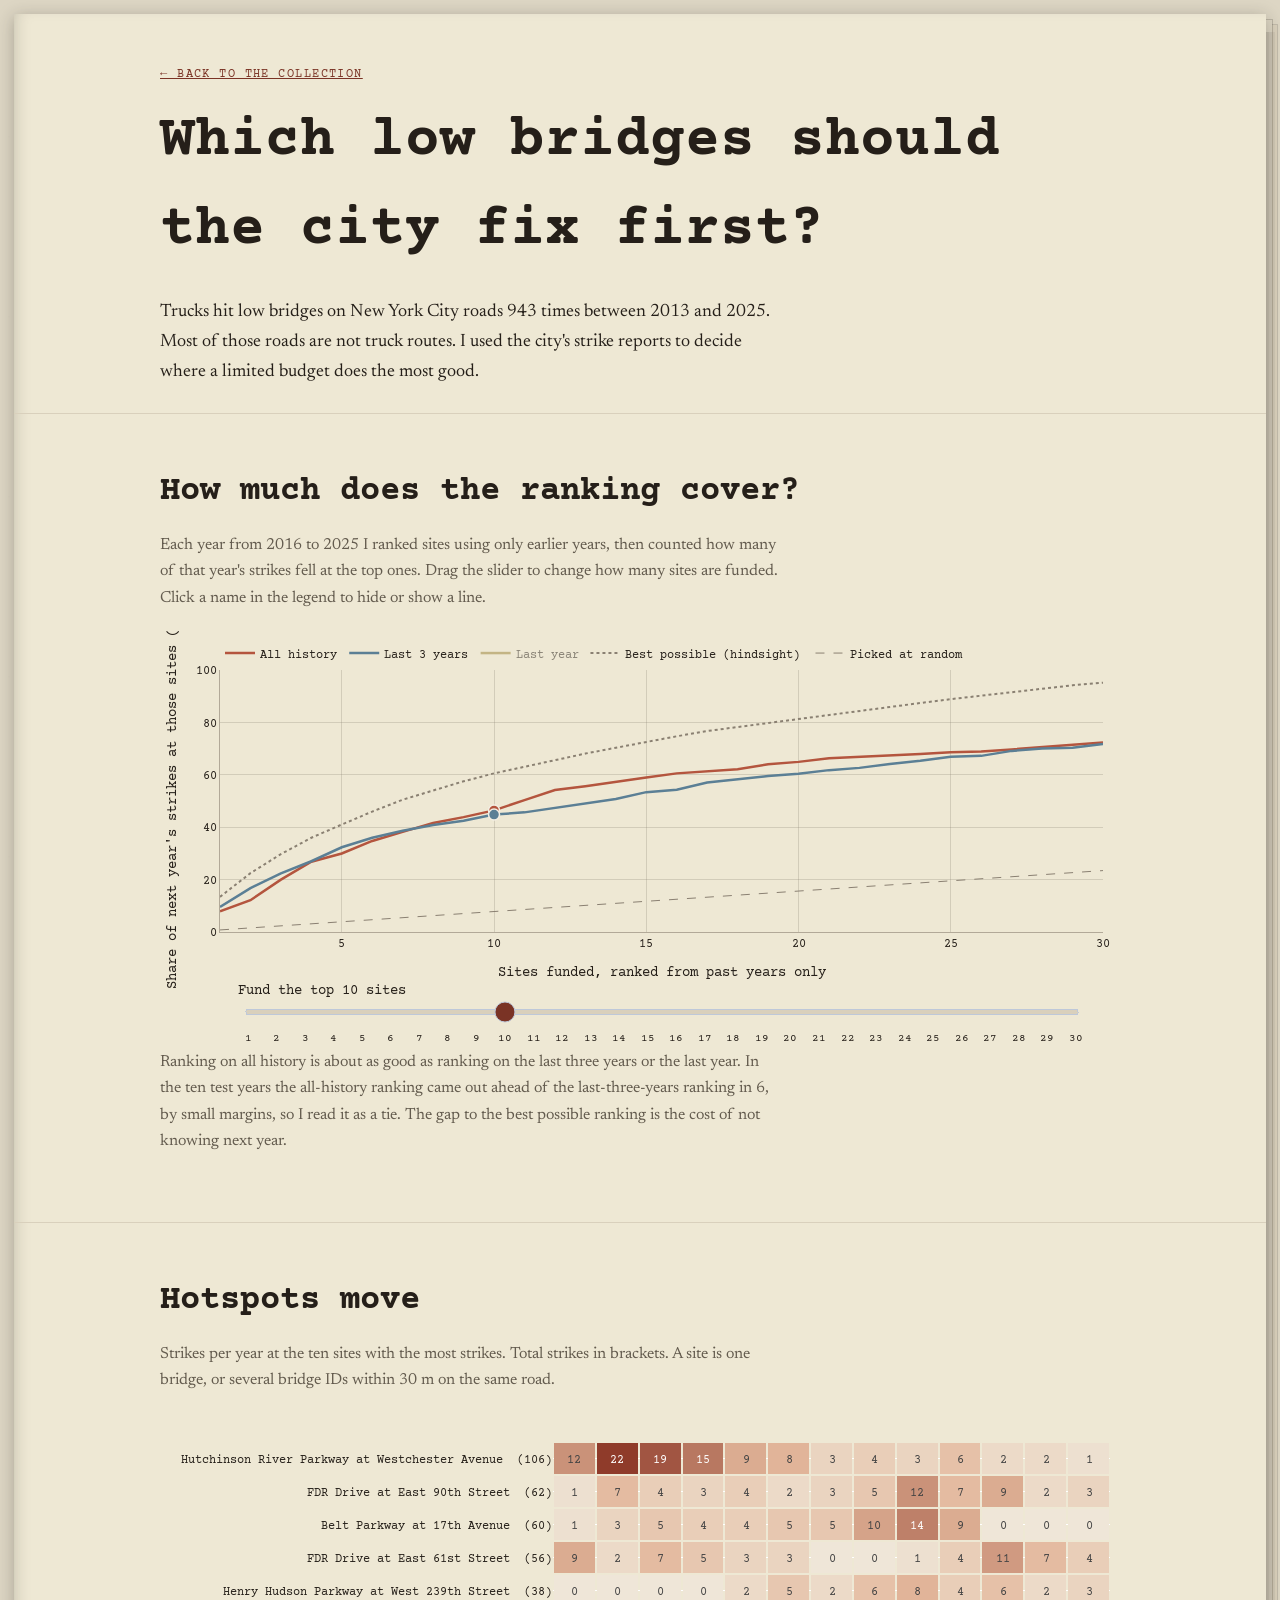
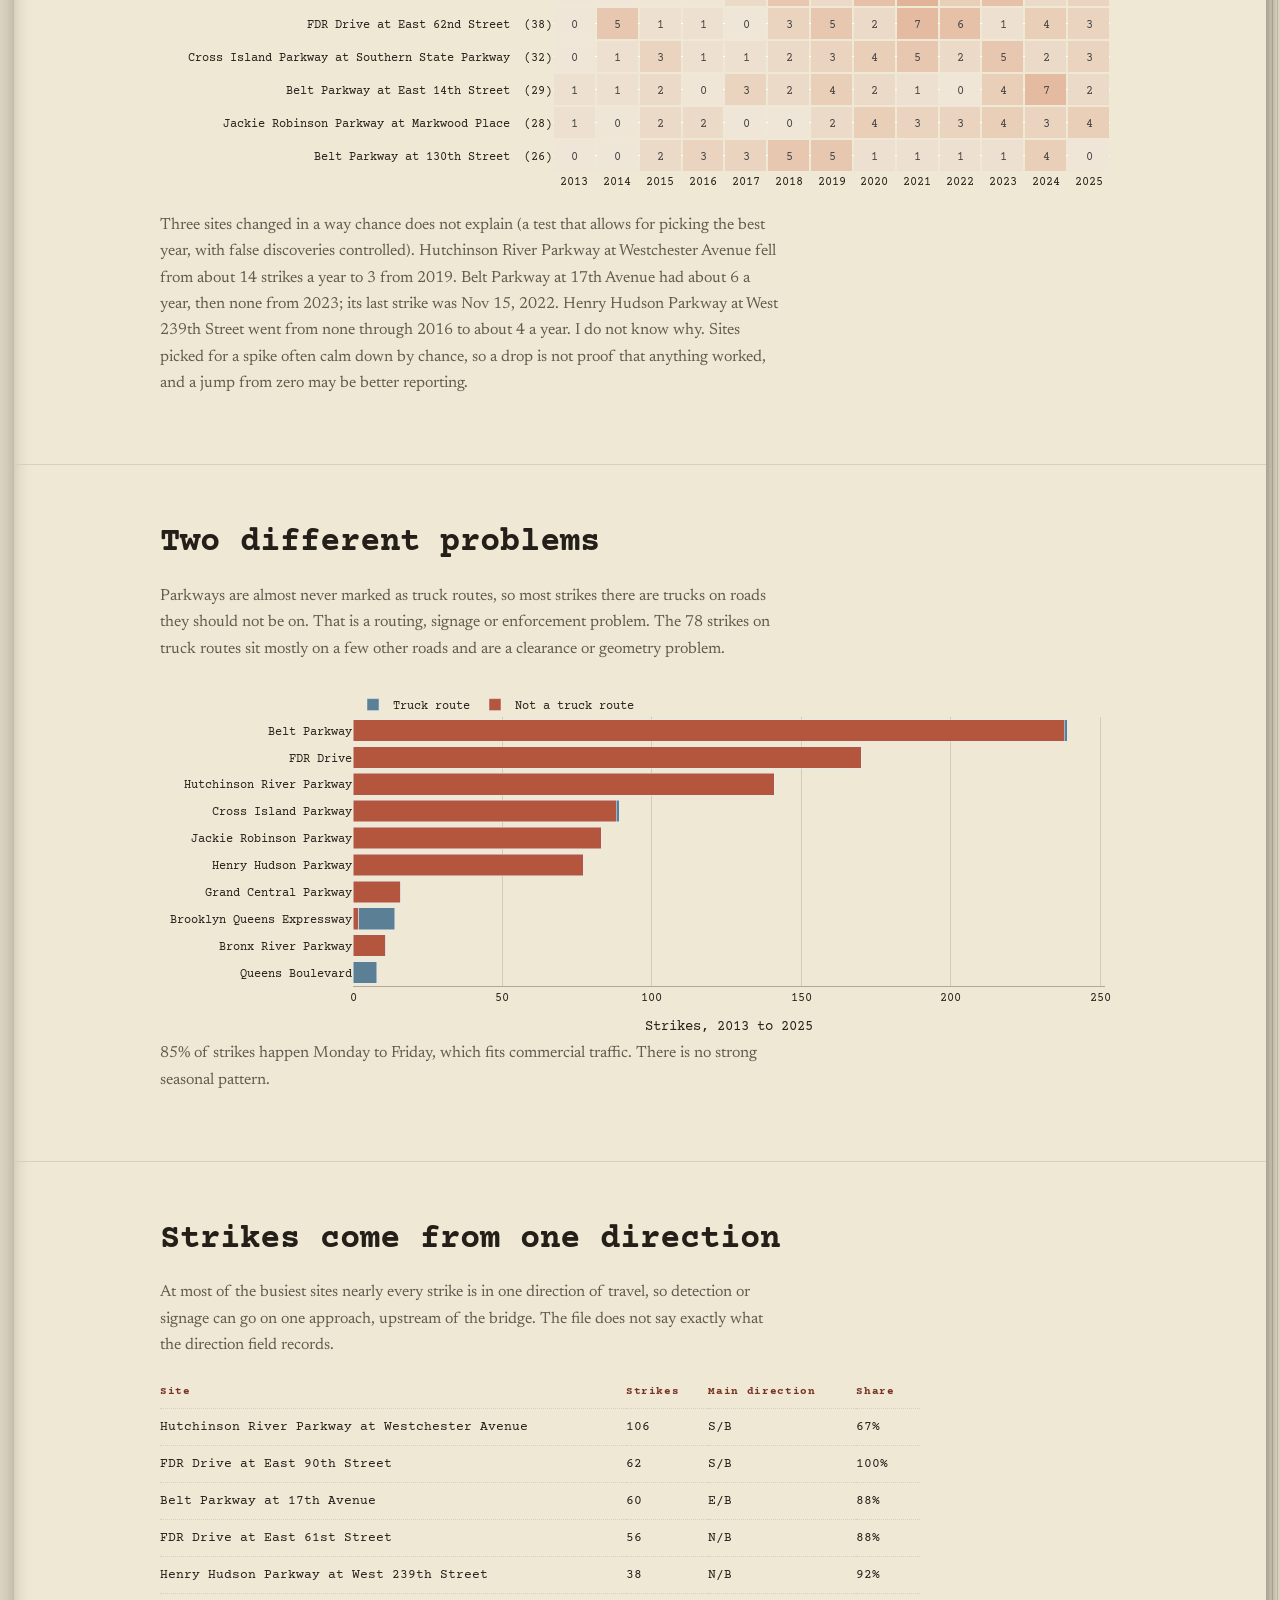
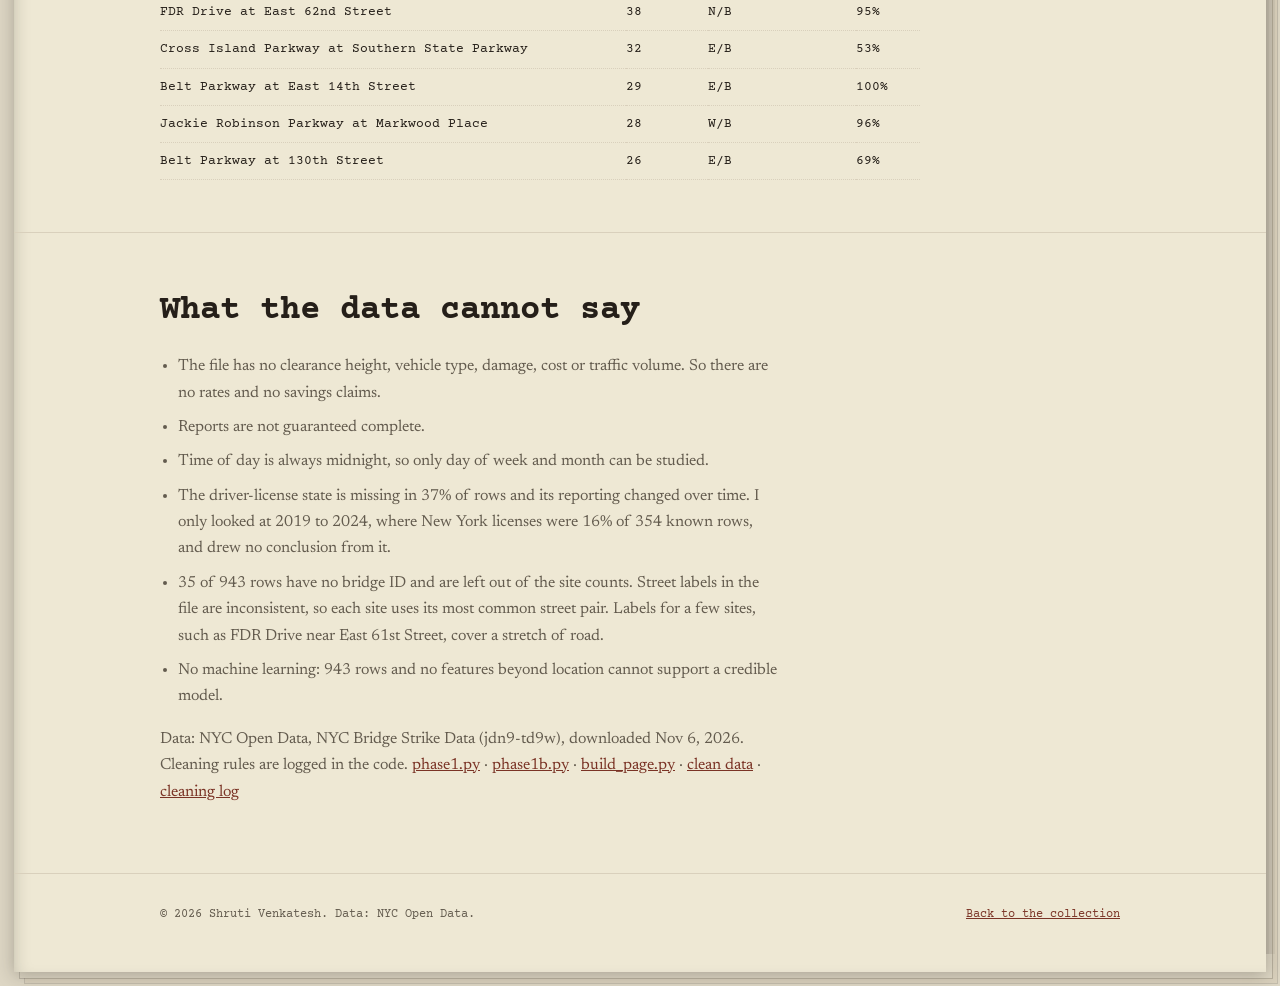
==== assets/bridge-strikes/index.html @ 7e75dc57 "Add files via upload" ====
<!DOCTYPE html>
<html lang="en"><head><meta charset="UTF-8">
<script>(function(){try{var t=localStorage.getItem('theme');if(!t)t=(window.matchMedia&&window.matchMedia('(prefers-color-scheme: dark)').matches)?'dark':'light';document.documentElement.setAttribute('data-theme',t);}catch(e){}})();</script>
<meta name="viewport" content="width=device-width, initial-scale=1.0, viewport-fit=cover">
<title>Bridge Strikes, live analysis — Shruti Venkatesh</title>
<meta name="description" content="Which low NYC bridges should be fixed first? Live Python analysis of 943 truck strikes, with a backtested ranking.">
<link rel="icon" type="image/svg+xml" href="../../favicon.svg">
<link rel="preconnect" href="https://fonts.googleapis.com"><link rel="preconnect" href="https://fonts.gstatic.com" crossorigin>
<link href="https://fonts.googleapis.com/css2?family=Courier+Prime:ital,wght@0,400;0,700;1,400&family=Newsreader:ital,wght@0,400;0,500;1,400&family=Caveat:wght@500;600&display=swap" rel="stylesheet">
<link rel="stylesheet" href="../../styles.css?v=20261112">
<style>
.lede{font-size:18px;color:var(--ink)} .brief{display:grid;grid-template-columns:max-content 1fr;gap:10px 22px;max-width:760px;margin:22px 0 14px;padding:16px 0;border-top:1px solid var(--line);border-bottom:1px solid var(--line)}
.brief dt{font-family:var(--font-mono);font-size:12px;letter-spacing:.06em;color:var(--accent-ink);font-weight:700;padding-top:3px}.brief dd{margin:0;font-family:'Newsreader',Georgia,serif;font-size:16.5px;line-height:1.55;color:var(--ink)}
@media(max-width:560px){.brief{grid-template-columns:1fr;gap:2px}.brief dd{margin-bottom:10px}}
.js-plotly-plot{margin:18px 0 6px}.limits{padding-left:18px;color:var(--ink-soft)}.limits li{margin-bottom:8px}
.tbl-wrap{overflow-x:auto;margin-top:14px}.tbl{border-collapse:collapse;width:100%;max-width:760px;font-family:var(--font-mono);font-size:13px}
.tbl th,.tbl td{text-align:left;padding:8px 14px 8px 0;border-bottom:1px dotted var(--line);color:var(--ink)}.tbl th{font-size:11px;letter-spacing:.06em;color:var(--accent-ink)}
.plotly .xtick text,.plotly .ytick text,.plotly .gtitle,.plotly .g-xtitle text,.plotly .g-ytitle text,.plotly .legendtext,.plotly .slider-container text{fill:var(--ink)!important}
.plotly .slider-rail-rect{fill:var(--line)!important}.plotly .slider-grip-rect{fill:var(--accent-ink)!important}
</style>
<script src="plotly.min.js"></script>
</head>
<body class="wash-projects"><div class="album"><div class="page-content"><main>
<section style="padding-bottom:8px;"><div class="wrap">
<p class="eyebrow"><a href="../../projects.html">← Back to the collection</a></p>
<h1 style="font-size:clamp(2.2rem,5vw,3.6rem);">Which low bridges should the city fix first?</h1>
<p class="max-w lede">Trucks hit low bridges on New York City roads 943 times between 2013 and 2025. Most of those roads are not truck routes.
I used the city's strike reports to decide where a limited budget does the most good.</p>
</div></section>

<section><div class="wrap">
<h2 class="mt-0">How much does the ranking cover?</h2>
<p class="max-w">Each year from 2016 to 2025 I ranked sites using only earlier years, then counted how many of that year's strikes fell at the top ones.
Drag the slider to change how many sites are funded. Click a name in the legend to hide or show a line.</p>
<div style="height:420px; width:100%;">                            <div id="f33b6b24-d50e-4880-918c-c4eb0bf49bcd" class="plotly-graph-div" style="height:100%; width:100%;"></div>            <script>                window.PLOTLYENV=window.PLOTLYENV || {};                                if (document.getElementById("f33b6b24-d50e-4880-918c-c4eb0bf49bcd")) {                    Plotly.newPlot(                        "f33b6b24-d50e-4880-918c-c4eb0bf49bcd",                        [{"hovertemplate":"top %{x}: %{y:.0f}%\u003cextra\u003eAll history\u003c\u002fextra\u003e","legendgroup":"all","line":{"color":"#B4553E","width":2.5},"mode":"lines","name":"All history","visible":true,"x":[1,2,3,4,5,6,7,8,9,10,11,12,13,14,15,16,17,18,19,20,21,22,23,24,25,26,27,28,29,30],"y":[7.929166170394511,12.128304256625647,19.979501151812247,26.843916455952115,29.980843750473955,34.746360493722065,38.19747818284052,41.63599860508437,43.83840320666127,46.40927944835448,50.34883510490573,54.19228670407731,55.66845918495484,57.41350928316782,58.99121397652488,60.545627350550205,61.28290225220866,62.109964331428834,64.0375948255644,64.93033984295558,66.30183550038772,66.76769880710516,67.37205220019095,67.97876191004988,68.56051367768214,68.92707887301447,69.69130056681362,70.51327373178543,71.52328806615766,72.36915524978575],"type":"scatter"},{"hovertemplate":"top %{x}: %{y:.0f}%\u003cextra\u003eLast 3 years\u003c\u002fextra\u003e","legendgroup":"l3","line":{"color":"#5B7F95","width":2.5},"mode":"lines","name":"Last 3 years","visible":true,"x":[1,2,3,4,5,6,7,8,9,10,11,12,13,14,15,16,17,18,19,20,21,22,23,24,25,26,27,28,29,30],"y":[9.565289306517649,16.729286146091177,22.37003587781587,26.998346292090247,32.34546109505866,35.94374938950845,38.62048001550743,40.82757985251842,42.44195330016963,44.82694897592337,45.660798655892194,47.40429023195385,48.97762335224517,50.77442376469794,53.38295320332039,54.32159383093476,57.0774271868241,58.37753769303865,59.54689941681841,60.36757970085452,61.78383409296788,62.6402102076886,64.15462336904032,65.35824055867295,66.90704743529817,67.22962808045946,69.12665611916108,70.02908095640109,70.35125244295614,71.76665830462863],"type":"scatter"},{"hovertemplate":"top %{x}: %{y:.0f}%\u003cextra\u003eLast year\u003c\u002fextra\u003e","legendgroup":"l1","line":{"color":"#9A8236","width":2.5},"mode":"lines","name":"Last year","visible":"legendonly","x":[1,2,3,4,5,6,7,8,9,10,11,12,13,14,15,16,17,18,19,20,21,22,23,24,25,26,27,28,29,30],"y":[11.193658727640052,17.405083525218213,22.278148389499368,26.02691672114874,29.744660515070315,35.22212098917347,39.86418197078424,41.929228607007964,44.9781595462362,46.76396869439643,47.88503377881735,48.84032584015746,49.896461425704814,50.86588960101535,52.985213000180245,54.3871011937753,56.311456269478136,57.710071669510945,58.723785642435836,59.494345838725906,60.2436842891251,61.2409771547611,62.445659957721155,63.41055231554681,64.31048596763857,65.98688249739239,66.3019378124477,66.8907088399844,67.93206684364657,68.88504808246138],"type":"scatter"},{"hovertemplate":"top %{x}: %{y:.0f}%\u003cextra\u003ebest possible\u003c\u002fextra\u003e","legendgroup":"o","line":{"color":"#8A8072","dash":"dot"},"mode":"lines","name":"Best possible (hindsight)","x":[1,2,3,4,5,6,7,8,9,10,11,12,13,14,15,16,17,18,19,20,21,22,23,24,25,26,27,28,29,30],"y":[13.415626302548803,22.45755185070398,29.738254727086876,35.97390269297055,41.01585576824349,45.96521625092384,50.486429979783544,54.07826941382464,57.529263777443205,60.547117207920856,63.12410725876945,65.70109730961802,68.09626917864841,70.32750662144932,72.5587440642502,74.6973889144585,76.69518869424427,78.2648417202094,79.83449474617453,81.40414777213965,82.97380079810478,84.45086123147732,85.92792166484983,87.40498209822238,88.88204253159489,90.2003728062373,91.51870308087965,92.83703335552204,94.15536363016442,95.14846915599664],"type":"scatter"},{"hovertemplate":"top %{x}: %{y:.0f}%\u003cextra\u003erandom\u003c\u002fextra\u003e","legendgroup":"r","line":{"color":"#8A8072","dash":"dash","width":1},"mode":"lines","name":"Picked at random","x":[1,2,3,4,5,6,7,8,9,10,11,12,13,14,15,16,17,18,19,20,21,22,23,24,25,26,27,28,29,30],"y":[0.78125,1.5625,2.34375,3.125,3.90625,4.6875,5.46875,6.25,7.03125,7.8125,8.59375,9.375,10.15625,10.9375,11.71875,12.5,13.28125,14.0625,14.84375,15.625,16.40625,17.1875,17.96875,18.75,19.53125,20.3125,21.09375,21.875,22.65625,23.4375],"type":"scatter"},{"hoverinfo":"skip","marker":{"color":["#B4553E","#5B7F95"],"line":{"color":"#F3EEE3","width":1.5},"size":11},"mode":"markers","showlegend":false,"x":[10,10],"y":[46.40927944835448,44.82694897592337],"type":"scatter"}],                        {"template":{"data":{"histogram2dcontour":[{"type":"histogram2dcontour","colorbar":{"outlinewidth":0,"ticks":""},"colorscale":[[0.0,"#0d0887"],[0.1111111111111111,"#46039f"],[0.2222222222222222,"#7201a8"],[0.3333333333333333,"#9c179e"],[0.4444444444444444,"#bd3786"],[0.5555555555555556,"#d8576b"],[0.6666666666666666,"#ed7953"],[0.7777777777777778,"#fb9f3a"],[0.8888888888888888,"#fdca26"],[1.0,"#f0f921"]]}],"choropleth":[{"type":"choropleth","colorbar":{"outlinewidth":0,"ticks":""}}],"histogram2d":[{"type":"histogram2d","colorbar":{"outlinewidth":0,"ticks":""},"colorscale":[[0.0,"#0d0887"],[0.1111111111111111,"#46039f"],[0.2222222222222222,"#7201a8"],[0.3333333333333333,"#9c179e"],[0.4444444444444444,"#bd3786"],[0.5555555555555556,"#d8576b"],[0.6666666666666666,"#ed7953"],[0.7777777777777778,"#fb9f3a"],[0.8888888888888888,"#fdca26"],[1.0,"#f0f921"]]}],"heatmap":[{"type":"heatmap","colorbar":{"outlinewidth":0,"ticks":""},"colorscale":[[0.0,"#0d0887"],[0.1111111111111111,"#46039f"],[0.2222222222222222,"#7201a8"],[0.3333333333333333,"#9c179e"],[0.4444444444444444,"#bd3786"],[0.5555555555555556,"#d8576b"],[0.6666666666666666,"#ed7953"],[0.7777777777777778,"#fb9f3a"],[0.8888888888888888,"#fdca26"],[1.0,"#f0f921"]]}],"contourcarpet":[{"type":"contourcarpet","colorbar":{"outlinewidth":0,"ticks":""}}],"contour":[{"type":"contour","colorbar":{"outlinewidth":0,"ticks":""},"colorscale":[[0.0,"#0d0887"],[0.1111111111111111,"#46039f"],[0.2222222222222222,"#7201a8"],[0.3333333333333333,"#9c179e"],[0.4444444444444444,"#bd3786"],[0.5555555555555556,"#d8576b"],[0.6666666666666666,"#ed7953"],[0.7777777777777778,"#fb9f3a"],[0.8888888888888888,"#fdca26"],[1.0,"#f0f921"]]}],"surface":[{"type":"surface","colorbar":{"outlinewidth":0,"ticks":""},"colorscale":[[0.0,"#0d0887"],[0.1111111111111111,"#46039f"],[0.2222222222222222,"#7201a8"],[0.3333333333333333,"#9c179e"],[0.4444444444444444,"#bd3786"],[0.5555555555555556,"#d8576b"],[0.6666666666666666,"#ed7953"],[0.7777777777777778,"#fb9f3a"],[0.8888888888888888,"#fdca26"],[1.0,"#f0f921"]]}],"mesh3d":[{"type":"mesh3d","colorbar":{"outlinewidth":0,"ticks":""}}],"scatter":[{"fillpattern":{"fillmode":"overlay","size":10,"solidity":0.2},"type":"scatter"}],"parcoords":[{"type":"parcoords","line":{"colorbar":{"outlinewidth":0,"ticks":""}}}],"scatterpolargl":[{"type":"scatterpolargl","marker":{"colorbar":{"outlinewidth":0,"ticks":""}}}],"bar":[{"error_x":{"color":"#2a3f5f"},"error_y":{"color":"#2a3f5f"},"marker":{"line":{"color":"#E5ECF6","width":0.5},"pattern":{"fillmode":"overlay","size":10,"solidity":0.2}},"type":"bar"}],"scattergeo":[{"type":"scattergeo","marker":{"colorbar":{"outlinewidth":0,"ticks":""}}}],"scatterpolar":[{"type":"scatterpolar","marker":{"colorbar":{"outlinewidth":0,"ticks":""}}}],"histogram":[{"marker":{"pattern":{"fillmode":"overlay","size":10,"solidity":0.2}},"type":"histogram"}],"scattergl":[{"type":"scattergl","marker":{"colorbar":{"outlinewidth":0,"ticks":""}}}],"scatter3d":[{"type":"scatter3d","line":{"colorbar":{"outlinewidth":0,"ticks":""}},"marker":{"colorbar":{"outlinewidth":0,"ticks":""}}}],"scattermap":[{"type":"scattermap","marker":{"colorbar":{"outlinewidth":0,"ticks":""}}}],"scatterternary":[{"type":"scatterternary","marker":{"colorbar":{"outlinewidth":0,"ticks":""}}}],"scattercarpet":[{"type":"scattercarpet","marker":{"colorbar":{"outlinewidth":0,"ticks":""}}}],"carpet":[{"aaxis":{"endlinecolor":"#2a3f5f","gridcolor":"white","linecolor":"white","minorgridcolor":"white","startlinecolor":"#2a3f5f"},"baxis":{"endlinecolor":"#2a3f5f","gridcolor":"white","linecolor":"white","minorgridcolor":"white","startlinecolor":"#2a3f5f"},"type":"carpet"}],"table":[{"cells":{"fill":{"color":"#EBF0F8"},"line":{"color":"white"}},"header":{"fill":{"color":"#C8D4E3"},"line":{"color":"white"}},"type":"table"}],"barpolar":[{"marker":{"line":{"color":"#E5ECF6","width":0.5},"pattern":{"fillmode":"overlay","size":10,"solidity":0.2}},"type":"barpolar"}],"pie":[{"automargin":true,"type":"pie"}]},"layout":{"autotypenumbers":"strict","colorway":["#636efa","#EF553B","#00cc96","#ab63fa","#FFA15A","#19d3f3","#FF6692","#B6E880","#FF97FF","#FECB52"],"font":{"color":"#2a3f5f"},"hovermode":"closest","hoverlabel":{"align":"left"},"paper_bgcolor":"white","plot_bgcolor":"#E5ECF6","polar":{"bgcolor":"#E5ECF6","angularaxis":{"gridcolor":"white","linecolor":"white","ticks":""},"radialaxis":{"gridcolor":"white","linecolor":"white","ticks":""}},"ternary":{"bgcolor":"#E5ECF6","aaxis":{"gridcolor":"white","linecolor":"white","ticks":""},"baxis":{"gridcolor":"white","linecolor":"white","ticks":""},"caxis":{"gridcolor":"white","linecolor":"white","ticks":""}},"coloraxis":{"colorbar":{"outlinewidth":0,"ticks":""}},"colorscale":{"sequential":[[0.0,"#0d0887"],[0.1111111111111111,"#46039f"],[0.2222222222222222,"#7201a8"],[0.3333333333333333,"#9c179e"],[0.4444444444444444,"#bd3786"],[0.5555555555555556,"#d8576b"],[0.6666666666666666,"#ed7953"],[0.7777777777777778,"#fb9f3a"],[0.8888888888888888,"#fdca26"],[1.0,"#f0f921"]],"sequentialminus":[[0.0,"#0d0887"],[0.1111111111111111,"#46039f"],[0.2222222222222222,"#7201a8"],[0.3333333333333333,"#9c179e"],[0.4444444444444444,"#bd3786"],[0.5555555555555556,"#d8576b"],[0.6666666666666666,"#ed7953"],[0.7777777777777778,"#fb9f3a"],[0.8888888888888888,"#fdca26"],[1.0,"#f0f921"]],"diverging":[[0,"#8e0152"],[0.1,"#c51b7d"],[0.2,"#de77ae"],[0.3,"#f1b6da"],[0.4,"#fde0ef"],[0.5,"#f7f7f7"],[0.6,"#e6f5d0"],[0.7,"#b8e186"],[0.8,"#7fbc41"],[0.9,"#4d9221"],[1,"#276419"]]},"xaxis":{"gridcolor":"white","linecolor":"white","ticks":"","title":{"standoff":15},"zerolinecolor":"white","automargin":true,"zerolinewidth":2},"yaxis":{"gridcolor":"white","linecolor":"white","ticks":"","title":{"standoff":15},"zerolinecolor":"white","automargin":true,"zerolinewidth":2},"scene":{"xaxis":{"backgroundcolor":"#E5ECF6","gridcolor":"white","linecolor":"white","showbackground":true,"ticks":"","zerolinecolor":"white","gridwidth":2},"yaxis":{"backgroundcolor":"#E5ECF6","gridcolor":"white","linecolor":"white","showbackground":true,"ticks":"","zerolinecolor":"white","gridwidth":2},"zaxis":{"backgroundcolor":"#E5ECF6","gridcolor":"white","linecolor":"white","showbackground":true,"ticks":"","zerolinecolor":"white","gridwidth":2}},"shapedefaults":{"line":{"color":"#2a3f5f"}},"annotationdefaults":{"arrowcolor":"#2a3f5f","arrowhead":0,"arrowwidth":1},"geo":{"bgcolor":"white","landcolor":"#E5ECF6","subunitcolor":"white","showland":true,"showlakes":true,"lakecolor":"white"},"title":{"x":0.05}}},"margin":{"l":10,"r":10,"t":30,"b":40},"font":{"family":"Courier Prime, Courier New, monospace","size":12},"xaxis":{"title":{"text":"Sites funded, ranked from past years only"},"gridcolor":"rgba(138,128,114,0.28)","zeroline":false,"linecolor":"rgba(138,128,114,0.6)"},"yaxis":{"title":{"text":"Share of next year's strikes at those sites (%)"},"range":[0,100],"gridcolor":"rgba(138,128,114,0.28)","zeroline":false,"linecolor":"rgba(138,128,114,0.6)"},"legend":{"font":{"size":12},"orientation":"h","y":1.12,"x":0},"height":420,"paper_bgcolor":"rgba(0,0,0,0)","plot_bgcolor":"rgba(0,0,0,0)","sliders":[{"active":9,"currentvalue":{"font":{"size":14},"prefix":"Fund the top ","suffix":" sites"},"font":{"size":11},"len":0.96,"pad":{"b":0,"t":44},"steps":[{"args":[{"x":[[1,1]],"y":[[7.929166170394511,9.565289306517649]]},[5]],"label":"1","method":"update"},{"args":[{"x":[[2,2]],"y":[[12.128304256625647,16.729286146091177]]},[5]],"label":"2","method":"update"},{"args":[{"x":[[3,3]],"y":[[19.979501151812247,22.37003587781587]]},[5]],"label":"3","method":"update"},{"args":[{"x":[[4,4]],"y":[[26.843916455952115,26.998346292090247]]},[5]],"label":"4","method":"update"},{"args":[{"x":[[5,5]],"y":[[29.980843750473955,32.34546109505866]]},[5]],"label":"5","method":"update"},{"args":[{"x":[[6,6]],"y":[[34.746360493722065,35.94374938950845]]},[5]],"label":"6","method":"update"},{"args":[{"x":[[7,7]],"y":[[38.19747818284052,38.62048001550743]]},[5]],"label":"7","method":"update"},{"args":[{"x":[[8,8]],"y":[[41.63599860508437,40.82757985251842]]},[5]],"label":"8","method":"update"},{"args":[{"x":[[9,9]],"y":[[43.83840320666127,42.44195330016963]]},[5]],"label":"9","method":"update"},{"args":[{"x":[[10,10]],"y":[[46.40927944835448,44.82694897592337]]},[5]],"label":"10","method":"update"},{"args":[{"x":[[11,11]],"y":[[50.34883510490573,45.660798655892194]]},[5]],"label":"11","method":"update"},{"args":[{"x":[[12,12]],"y":[[54.19228670407731,47.40429023195385]]},[5]],"label":"12","method":"update"},{"args":[{"x":[[13,13]],"y":[[55.66845918495484,48.97762335224517]]},[5]],"label":"13","method":"update"},{"args":[{"x":[[14,14]],"y":[[57.41350928316782,50.77442376469794]]},[5]],"label":"14","method":"update"},{"args":[{"x":[[15,15]],"y":[[58.99121397652488,53.38295320332039]]},[5]],"label":"15","method":"update"},{"args":[{"x":[[16,16]],"y":[[60.545627350550205,54.32159383093476]]},[5]],"label":"16","method":"update"},{"args":[{"x":[[17,17]],"y":[[61.28290225220866,57.0774271868241]]},[5]],"label":"17","method":"update"},{"args":[{"x":[[18,18]],"y":[[62.109964331428834,58.37753769303865]]},[5]],"label":"18","method":"update"},{"args":[{"x":[[19,19]],"y":[[64.0375948255644,59.54689941681841]]},[5]],"label":"19","method":"update"},{"args":[{"x":[[20,20]],"y":[[64.93033984295558,60.36757970085452]]},[5]],"label":"20","method":"update"},{"args":[{"x":[[21,21]],"y":[[66.30183550038772,61.78383409296788]]},[5]],"label":"21","method":"update"},{"args":[{"x":[[22,22]],"y":[[66.76769880710516,62.6402102076886]]},[5]],"label":"22","method":"update"},{"args":[{"x":[[23,23]],"y":[[67.37205220019095,64.15462336904032]]},[5]],"label":"23","method":"update"},{"args":[{"x":[[24,24]],"y":[[67.97876191004988,65.35824055867295]]},[5]],"label":"24","method":"update"},{"args":[{"x":[[25,25]],"y":[[68.56051367768214,66.90704743529817]]},[5]],"label":"25","method":"update"},{"args":[{"x":[[26,26]],"y":[[68.92707887301447,67.22962808045946]]},[5]],"label":"26","method":"update"},{"args":[{"x":[[27,27]],"y":[[69.69130056681362,69.12665611916108]]},[5]],"label":"27","method":"update"},{"args":[{"x":[[28,28]],"y":[[70.51327373178543,70.02908095640109]]},[5]],"label":"28","method":"update"},{"args":[{"x":[[29,29]],"y":[[71.52328806615766,70.35125244295614]]},[5]],"label":"29","method":"update"},{"args":[{"x":[[30,30]],"y":[[72.36915524978575,71.76665830462863]]},[5]],"label":"30","method":"update"}],"ticklen":0,"x":0.02}]},                        {"displayModeBar": false, "responsive": true}                    )                };            </script>        </div>
<p class="max-w">Ranking on all history is about as good as ranking on the last three years or the last year. In the ten test years the all-history ranking came out ahead of the last-three-years ranking in 6, by small margins, so I read it as a tie. The gap to the best possible ranking is the cost of not knowing next year.</p>
</div></section>

<section><div class="wrap">
<h2 class="mt-0">Hotspots move</h2>
<p class="max-w">Strikes per year at the ten sites with the most strikes. Total strikes in brackets. A site is one bridge, or several bridge IDs within 30 m on the same road.</p>
<div style="height:400px; width:100%;">                            <div id="5b3c9296-6e28-433a-b2f8-396d7f3f5104" class="plotly-graph-div" style="height:100%; width:100%;"></div>            <script>                window.PLOTLYENV=window.PLOTLYENV || {};                                if (document.getElementById("5b3c9296-6e28-433a-b2f8-396d7f3f5104")) {                    Plotly.newPlot(                        "5b3c9296-6e28-433a-b2f8-396d7f3f5104",                        [{"colorscale":[[0,"#EFE6D8"],[0.35,"#E3B79B"],[1,"#8F3B2A"]],"hovertemplate":"%{y}\u003cbr\u003e%{x}: %{z} strikes\u003cextra\u003e\u003c\u002fextra\u003e","showscale":false,"texttemplate":"%{z}","x":[2013,2014,2015,2016,2017,2018,2019,2020,2021,2022,2023,2024,2025],"xgap":2,"y":["Hutchinson River Parkway at Westchester Avenue  (106)","FDR Drive at East 90th Street  (62)","Belt Parkway at 17th Avenue  (60)","FDR Drive at East 61st Street  (56)","Henry Hudson Parkway at West 239th Street  (38)","FDR Drive at East 62nd Street  (38)","Cross Island Parkway at Southern State Parkway  (32)","Belt Parkway at East 14th Street  (29)","Jackie Robinson Parkway at Markwood Place  (28)","Belt Parkway at 130th Street  (26)"],"ygap":2,"z":{"dtype":"i1","bdata":"DBYTDwkIAwQDBgICAQEHBAMEAgMFDAcJAgMBAwUEBAUFCg4JAAAACQIHBQMDAAABBAsHBAAAAAACBQIGCAQGAgMABQEBAAMFAgcGAQQDAAEDAQECAwQFAgUCAwEBAgADAgQCAQAEBwIBAAICAAACBAMDBAMEAAACAwMFBQEBAQEEAA==","shape":"10, 13"},"type":"heatmap"}],                        {"template":{"data":{"histogram2dcontour":[{"type":"histogram2dcontour","colorbar":{"outlinewidth":0,"ticks":""},"colorscale":[[0.0,"#0d0887"],[0.1111111111111111,"#46039f"],[0.2222222222222222,"#7201a8"],[0.3333333333333333,"#9c179e"],[0.4444444444444444,"#bd3786"],[0.5555555555555556,"#d8576b"],[0.6666666666666666,"#ed7953"],[0.7777777777777778,"#fb9f3a"],[0.8888888888888888,"#fdca26"],[1.0,"#f0f921"]]}],"choropleth":[{"type":"choropleth","colorbar":{"outlinewidth":0,"ticks":""}}],"histogram2d":[{"type":"histogram2d","colorbar":{"outlinewidth":0,"ticks":""},"colorscale":[[0.0,"#0d0887"],[0.1111111111111111,"#46039f"],[0.2222222222222222,"#7201a8"],[0.3333333333333333,"#9c179e"],[0.4444444444444444,"#bd3786"],[0.5555555555555556,"#d8576b"],[0.6666666666666666,"#ed7953"],[0.7777777777777778,"#fb9f3a"],[0.8888888888888888,"#fdca26"],[1.0,"#f0f921"]]}],"heatmap":[{"type":"heatmap","colorbar":{"outlinewidth":0,"ticks":""},"colorscale":[[0.0,"#0d0887"],[0.1111111111111111,"#46039f"],[0.2222222222222222,"#7201a8"],[0.3333333333333333,"#9c179e"],[0.4444444444444444,"#bd3786"],[0.5555555555555556,"#d8576b"],[0.6666666666666666,"#ed7953"],[0.7777777777777778,"#fb9f3a"],[0.8888888888888888,"#fdca26"],[1.0,"#f0f921"]]}],"contourcarpet":[{"type":"contourcarpet","colorbar":{"outlinewidth":0,"ticks":""}}],"contour":[{"type":"contour","colorbar":{"outlinewidth":0,"ticks":""},"colorscale":[[0.0,"#0d0887"],[0.1111111111111111,"#46039f"],[0.2222222222222222,"#7201a8"],[0.3333333333333333,"#9c179e"],[0.4444444444444444,"#bd3786"],[0.5555555555555556,"#d8576b"],[0.6666666666666666,"#ed7953"],[0.7777777777777778,"#fb9f3a"],[0.8888888888888888,"#fdca26"],[1.0,"#f0f921"]]}],"surface":[{"type":"surface","colorbar":{"outlinewidth":0,"ticks":""},"colorscale":[[0.0,"#0d0887"],[0.1111111111111111,"#46039f"],[0.2222222222222222,"#7201a8"],[0.3333333333333333,"#9c179e"],[0.4444444444444444,"#bd3786"],[0.5555555555555556,"#d8576b"],[0.6666666666666666,"#ed7953"],[0.7777777777777778,"#fb9f3a"],[0.8888888888888888,"#fdca26"],[1.0,"#f0f921"]]}],"mesh3d":[{"type":"mesh3d","colorbar":{"outlinewidth":0,"ticks":""}}],"scatter":[{"fillpattern":{"fillmode":"overlay","size":10,"solidity":0.2},"type":"scatter"}],"parcoords":[{"type":"parcoords","line":{"colorbar":{"outlinewidth":0,"ticks":""}}}],"scatterpolargl":[{"type":"scatterpolargl","marker":{"colorbar":{"outlinewidth":0,"ticks":""}}}],"bar":[{"error_x":{"color":"#2a3f5f"},"error_y":{"color":"#2a3f5f"},"marker":{"line":{"color":"#E5ECF6","width":0.5},"pattern":{"fillmode":"overlay","size":10,"solidity":0.2}},"type":"bar"}],"scattergeo":[{"type":"scattergeo","marker":{"colorbar":{"outlinewidth":0,"ticks":""}}}],"scatterpolar":[{"type":"scatterpolar","marker":{"colorbar":{"outlinewidth":0,"ticks":""}}}],"histogram":[{"marker":{"pattern":{"fillmode":"overlay","size":10,"solidity":0.2}},"type":"histogram"}],"scattergl":[{"type":"scattergl","marker":{"colorbar":{"outlinewidth":0,"ticks":""}}}],"scatter3d":[{"type":"scatter3d","line":{"colorbar":{"outlinewidth":0,"ticks":""}},"marker":{"colorbar":{"outlinewidth":0,"ticks":""}}}],"scattermap":[{"type":"scattermap","marker":{"colorbar":{"outlinewidth":0,"ticks":""}}}],"scatterternary":[{"type":"scatterternary","marker":{"colorbar":{"outlinewidth":0,"ticks":""}}}],"scattercarpet":[{"type":"scattercarpet","marker":{"colorbar":{"outlinewidth":0,"ticks":""}}}],"carpet":[{"aaxis":{"endlinecolor":"#2a3f5f","gridcolor":"white","linecolor":"white","minorgridcolor":"white","startlinecolor":"#2a3f5f"},"baxis":{"endlinecolor":"#2a3f5f","gridcolor":"white","linecolor":"white","minorgridcolor":"white","startlinecolor":"#2a3f5f"},"type":"carpet"}],"table":[{"cells":{"fill":{"color":"#EBF0F8"},"line":{"color":"white"}},"header":{"fill":{"color":"#C8D4E3"},"line":{"color":"white"}},"type":"table"}],"barpolar":[{"marker":{"line":{"color":"#E5ECF6","width":0.5},"pattern":{"fillmode":"overlay","size":10,"solidity":0.2}},"type":"barpolar"}],"pie":[{"automargin":true,"type":"pie"}]},"layout":{"autotypenumbers":"strict","colorway":["#636efa","#EF553B","#00cc96","#ab63fa","#FFA15A","#19d3f3","#FF6692","#B6E880","#FF97FF","#FECB52"],"font":{"color":"#2a3f5f"},"hovermode":"closest","hoverlabel":{"align":"left"},"paper_bgcolor":"white","plot_bgcolor":"#E5ECF6","polar":{"bgcolor":"#E5ECF6","angularaxis":{"gridcolor":"white","linecolor":"white","ticks":""},"radialaxis":{"gridcolor":"white","linecolor":"white","ticks":""}},"ternary":{"bgcolor":"#E5ECF6","aaxis":{"gridcolor":"white","linecolor":"white","ticks":""},"baxis":{"gridcolor":"white","linecolor":"white","ticks":""},"caxis":{"gridcolor":"white","linecolor":"white","ticks":""}},"coloraxis":{"colorbar":{"outlinewidth":0,"ticks":""}},"colorscale":{"sequential":[[0.0,"#0d0887"],[0.1111111111111111,"#46039f"],[0.2222222222222222,"#7201a8"],[0.3333333333333333,"#9c179e"],[0.4444444444444444,"#bd3786"],[0.5555555555555556,"#d8576b"],[0.6666666666666666,"#ed7953"],[0.7777777777777778,"#fb9f3a"],[0.8888888888888888,"#fdca26"],[1.0,"#f0f921"]],"sequentialminus":[[0.0,"#0d0887"],[0.1111111111111111,"#46039f"],[0.2222222222222222,"#7201a8"],[0.3333333333333333,"#9c179e"],[0.4444444444444444,"#bd3786"],[0.5555555555555556,"#d8576b"],[0.6666666666666666,"#ed7953"],[0.7777777777777778,"#fb9f3a"],[0.8888888888888888,"#fdca26"],[1.0,"#f0f921"]],"diverging":[[0,"#8e0152"],[0.1,"#c51b7d"],[0.2,"#de77ae"],[0.3,"#f1b6da"],[0.4,"#fde0ef"],[0.5,"#f7f7f7"],[0.6,"#e6f5d0"],[0.7,"#b8e186"],[0.8,"#7fbc41"],[0.9,"#4d9221"],[1,"#276419"]]},"xaxis":{"gridcolor":"white","linecolor":"white","ticks":"","title":{"standoff":15},"zerolinecolor":"white","automargin":true,"zerolinewidth":2},"yaxis":{"gridcolor":"white","linecolor":"white","ticks":"","title":{"standoff":15},"zerolinecolor":"white","automargin":true,"zerolinewidth":2},"scene":{"xaxis":{"backgroundcolor":"#E5ECF6","gridcolor":"white","linecolor":"white","showbackground":true,"ticks":"","zerolinecolor":"white","gridwidth":2},"yaxis":{"backgroundcolor":"#E5ECF6","gridcolor":"white","linecolor":"white","showbackground":true,"ticks":"","zerolinecolor":"white","gridwidth":2},"zaxis":{"backgroundcolor":"#E5ECF6","gridcolor":"white","linecolor":"white","showbackground":true,"ticks":"","zerolinecolor":"white","gridwidth":2}},"shapedefaults":{"line":{"color":"#2a3f5f"}},"annotationdefaults":{"arrowcolor":"#2a3f5f","arrowhead":0,"arrowwidth":1},"geo":{"bgcolor":"white","landcolor":"#E5ECF6","subunitcolor":"white","showland":true,"showlakes":true,"lakecolor":"white"},"title":{"x":0.05}}},"margin":{"l":10,"r":10,"t":30,"b":40},"font":{"family":"Courier Prime, Courier New, monospace","size":12},"yaxis":{"autorange":"reversed","automargin":true},"xaxis":{"dtick":1,"side":"bottom","showgrid":false},"height":400,"paper_bgcolor":"rgba(0,0,0,0)","plot_bgcolor":"rgba(0,0,0,0)"},                        {"displayModeBar": false, "responsive": true}                    )                };            </script>        </div>
<p class="max-w">Three sites changed in a way chance does not explain (a test that allows for picking the best year, with false discoveries controlled). Hutchinson River Parkway at Westchester Avenue fell from about 14 strikes a year to 3 from 2019. Belt Parkway at 17th Avenue had about 6 a year, then none from 2023; its last strike was Nov 15, 2022. Henry Hudson Parkway at West 239th Street went from none through 2016 to about 4 a year.
I do not know why. Sites picked for a spike often calm down by chance, so a drop is not proof that anything worked, and a jump from zero may be better reporting.</p>
</div></section>

<section><div class="wrap">
<h2 class="mt-0">Two different problems</h2>
<p class="max-w">Parkways are almost never marked as truck routes, so most strikes there are trucks on roads they should not be on. That is a routing, signage or enforcement problem. The 78 strikes on truck routes sit mostly on a few other roads and are a clearance or geometry problem.</p>
<div style="height:360px; width:100%;">                            <div id="a69fb0f9-c12d-40c9-b65e-475100956b89" class="plotly-graph-div" style="height:100%; width:100%;"></div>            <script>                window.PLOTLYENV=window.PLOTLYENV || {};                                if (document.getElementById("a69fb0f9-c12d-40c9-b65e-475100956b89")) {                    Plotly.newPlot(                        "a69fb0f9-c12d-40c9-b65e-475100956b89",                        [{"hovertemplate":"%{y}: %{x}\u003cextra\u003enot a truck route\u003c\u002fextra\u003e","marker":{"color":"#B4553E"},"name":"Not a truck route","orientation":"h","x":{"dtype":"i2","bdata":"7gCqAI0AWABTAE0AEAACAAsAAAA="},"y":["Belt Parkway","FDR Drive","Hutchinson River Parkway","Cross Island Parkway","Jackie Robinson Parkway","Henry Hudson Parkway","Grand Central Parkway","Brooklyn Queens Expressway","Bronx River Parkway","Queens Boulevard"],"type":"bar"},{"hovertemplate":"%{y}: %{x}\u003cextra\u003etruck route\u003c\u002fextra\u003e","marker":{"color":"#5B7F95"},"name":"Truck route","orientation":"h","x":{"dtype":"i1","bdata":"AQAAAQAAAAwACA=="},"y":["Belt Parkway","FDR Drive","Hutchinson River Parkway","Cross Island Parkway","Jackie Robinson Parkway","Henry Hudson Parkway","Grand Central Parkway","Brooklyn Queens Expressway","Bronx River Parkway","Queens Boulevard"],"type":"bar"}],                        {"template":{"data":{"histogram2dcontour":[{"type":"histogram2dcontour","colorbar":{"outlinewidth":0,"ticks":""},"colorscale":[[0.0,"#0d0887"],[0.1111111111111111,"#46039f"],[0.2222222222222222,"#7201a8"],[0.3333333333333333,"#9c179e"],[0.4444444444444444,"#bd3786"],[0.5555555555555556,"#d8576b"],[0.6666666666666666,"#ed7953"],[0.7777777777777778,"#fb9f3a"],[0.8888888888888888,"#fdca26"],[1.0,"#f0f921"]]}],"choropleth":[{"type":"choropleth","colorbar":{"outlinewidth":0,"ticks":""}}],"histogram2d":[{"type":"histogram2d","colorbar":{"outlinewidth":0,"ticks":""},"colorscale":[[0.0,"#0d0887"],[0.1111111111111111,"#46039f"],[0.2222222222222222,"#7201a8"],[0.3333333333333333,"#9c179e"],[0.4444444444444444,"#bd3786"],[0.5555555555555556,"#d8576b"],[0.6666666666666666,"#ed7953"],[0.7777777777777778,"#fb9f3a"],[0.8888888888888888,"#fdca26"],[1.0,"#f0f921"]]}],"heatmap":[{"type":"heatmap","colorbar":{"outlinewidth":0,"ticks":""},"colorscale":[[0.0,"#0d0887"],[0.1111111111111111,"#46039f"],[0.2222222222222222,"#7201a8"],[0.3333333333333333,"#9c179e"],[0.4444444444444444,"#bd3786"],[0.5555555555555556,"#d8576b"],[0.6666666666666666,"#ed7953"],[0.7777777777777778,"#fb9f3a"],[0.8888888888888888,"#fdca26"],[1.0,"#f0f921"]]}],"contourcarpet":[{"type":"contourcarpet","colorbar":{"outlinewidth":0,"ticks":""}}],"contour":[{"type":"contour","colorbar":{"outlinewidth":0,"ticks":""},"colorscale":[[0.0,"#0d0887"],[0.1111111111111111,"#46039f"],[0.2222222222222222,"#7201a8"],[0.3333333333333333,"#9c179e"],[0.4444444444444444,"#bd3786"],[0.5555555555555556,"#d8576b"],[0.6666666666666666,"#ed7953"],[0.7777777777777778,"#fb9f3a"],[0.8888888888888888,"#fdca26"],[1.0,"#f0f921"]]}],"surface":[{"type":"surface","colorbar":{"outlinewidth":0,"ticks":""},"colorscale":[[0.0,"#0d0887"],[0.1111111111111111,"#46039f"],[0.2222222222222222,"#7201a8"],[0.3333333333333333,"#9c179e"],[0.4444444444444444,"#bd3786"],[0.5555555555555556,"#d8576b"],[0.6666666666666666,"#ed7953"],[0.7777777777777778,"#fb9f3a"],[0.8888888888888888,"#fdca26"],[1.0,"#f0f921"]]}],"mesh3d":[{"type":"mesh3d","colorbar":{"outlinewidth":0,"ticks":""}}],"scatter":[{"fillpattern":{"fillmode":"overlay","size":10,"solidity":0.2},"type":"scatter"}],"parcoords":[{"type":"parcoords","line":{"colorbar":{"outlinewidth":0,"ticks":""}}}],"scatterpolargl":[{"type":"scatterpolargl","marker":{"colorbar":{"outlinewidth":0,"ticks":""}}}],"bar":[{"error_x":{"color":"#2a3f5f"},"error_y":{"color":"#2a3f5f"},"marker":{"line":{"color":"#E5ECF6","width":0.5},"pattern":{"fillmode":"overlay","size":10,"solidity":0.2}},"type":"bar"}],"scattergeo":[{"type":"scattergeo","marker":{"colorbar":{"outlinewidth":0,"ticks":""}}}],"scatterpolar":[{"type":"scatterpolar","marker":{"colorbar":{"outlinewidth":0,"ticks":""}}}],"histogram":[{"marker":{"pattern":{"fillmode":"overlay","size":10,"solidity":0.2}},"type":"histogram"}],"scattergl":[{"type":"scattergl","marker":{"colorbar":{"outlinewidth":0,"ticks":""}}}],"scatter3d":[{"type":"scatter3d","line":{"colorbar":{"outlinewidth":0,"ticks":""}},"marker":{"colorbar":{"outlinewidth":0,"ticks":""}}}],"scattermap":[{"type":"scattermap","marker":{"colorbar":{"outlinewidth":0,"ticks":""}}}],"scatterternary":[{"type":"scatterternary","marker":{"colorbar":{"outlinewidth":0,"ticks":""}}}],"scattercarpet":[{"type":"scattercarpet","marker":{"colorbar":{"outlinewidth":0,"ticks":""}}}],"carpet":[{"aaxis":{"endlinecolor":"#2a3f5f","gridcolor":"white","linecolor":"white","minorgridcolor":"white","startlinecolor":"#2a3f5f"},"baxis":{"endlinecolor":"#2a3f5f","gridcolor":"white","linecolor":"white","minorgridcolor":"white","startlinecolor":"#2a3f5f"},"type":"carpet"}],"table":[{"cells":{"fill":{"color":"#EBF0F8"},"line":{"color":"white"}},"header":{"fill":{"color":"#C8D4E3"},"line":{"color":"white"}},"type":"table"}],"barpolar":[{"marker":{"line":{"color":"#E5ECF6","width":0.5},"pattern":{"fillmode":"overlay","size":10,"solidity":0.2}},"type":"barpolar"}],"pie":[{"automargin":true,"type":"pie"}]},"layout":{"autotypenumbers":"strict","colorway":["#636efa","#EF553B","#00cc96","#ab63fa","#FFA15A","#19d3f3","#FF6692","#B6E880","#FF97FF","#FECB52"],"font":{"color":"#2a3f5f"},"hovermode":"closest","hoverlabel":{"align":"left"},"paper_bgcolor":"white","plot_bgcolor":"#E5ECF6","polar":{"bgcolor":"#E5ECF6","angularaxis":{"gridcolor":"white","linecolor":"white","ticks":""},"radialaxis":{"gridcolor":"white","linecolor":"white","ticks":""}},"ternary":{"bgcolor":"#E5ECF6","aaxis":{"gridcolor":"white","linecolor":"white","ticks":""},"baxis":{"gridcolor":"white","linecolor":"white","ticks":""},"caxis":{"gridcolor":"white","linecolor":"white","ticks":""}},"coloraxis":{"colorbar":{"outlinewidth":0,"ticks":""}},"colorscale":{"sequential":[[0.0,"#0d0887"],[0.1111111111111111,"#46039f"],[0.2222222222222222,"#7201a8"],[0.3333333333333333,"#9c179e"],[0.4444444444444444,"#bd3786"],[0.5555555555555556,"#d8576b"],[0.6666666666666666,"#ed7953"],[0.7777777777777778,"#fb9f3a"],[0.8888888888888888,"#fdca26"],[1.0,"#f0f921"]],"sequentialminus":[[0.0,"#0d0887"],[0.1111111111111111,"#46039f"],[0.2222222222222222,"#7201a8"],[0.3333333333333333,"#9c179e"],[0.4444444444444444,"#bd3786"],[0.5555555555555556,"#d8576b"],[0.6666666666666666,"#ed7953"],[0.7777777777777778,"#fb9f3a"],[0.8888888888888888,"#fdca26"],[1.0,"#f0f921"]],"diverging":[[0,"#8e0152"],[0.1,"#c51b7d"],[0.2,"#de77ae"],[0.3,"#f1b6da"],[0.4,"#fde0ef"],[0.5,"#f7f7f7"],[0.6,"#e6f5d0"],[0.7,"#b8e186"],[0.8,"#7fbc41"],[0.9,"#4d9221"],[1,"#276419"]]},"xaxis":{"gridcolor":"white","linecolor":"white","ticks":"","title":{"standoff":15},"zerolinecolor":"white","automargin":true,"zerolinewidth":2},"yaxis":{"gridcolor":"white","linecolor":"white","ticks":"","title":{"standoff":15},"zerolinecolor":"white","automargin":true,"zerolinewidth":2},"scene":{"xaxis":{"backgroundcolor":"#E5ECF6","gridcolor":"white","linecolor":"white","showbackground":true,"ticks":"","zerolinecolor":"white","gridwidth":2},"yaxis":{"backgroundcolor":"#E5ECF6","gridcolor":"white","linecolor":"white","showbackground":true,"ticks":"","zerolinecolor":"white","gridwidth":2},"zaxis":{"backgroundcolor":"#E5ECF6","gridcolor":"white","linecolor":"white","showbackground":true,"ticks":"","zerolinecolor":"white","gridwidth":2}},"shapedefaults":{"line":{"color":"#2a3f5f"}},"annotationdefaults":{"arrowcolor":"#2a3f5f","arrowhead":0,"arrowwidth":1},"geo":{"bgcolor":"white","landcolor":"#E5ECF6","subunitcolor":"white","showland":true,"showlakes":true,"lakecolor":"white"},"title":{"x":0.05}}},"margin":{"l":10,"r":10,"t":30,"b":40},"font":{"family":"Courier Prime, Courier New, monospace","size":12},"yaxis":{"autorange":"reversed","automargin":true},"xaxis":{"title":{"text":"Strikes, 2013 to 2025"},"gridcolor":"rgba(138,128,114,0.28)","zeroline":false,"linecolor":"rgba(138,128,114,0.6)"},"legend":{"orientation":"h","y":1.1,"x":0},"height":360,"paper_bgcolor":"rgba(0,0,0,0)","plot_bgcolor":"rgba(0,0,0,0)","barmode":"stack"},                        {"displayModeBar": false, "responsive": true}                    )                };            </script>        </div>
<p class="max-w">85% of strikes happen Monday to Friday, which fits commercial traffic. There is no strong seasonal pattern.</p>
</div></section>

<section><div class="wrap">
<h2 class="mt-0">Strikes come from one direction</h2>
<p class="max-w">At most of the busiest sites nearly every strike is in one direction of travel, so detection or signage can go on one approach, upstream of the bridge. The file does not say exactly what the direction field records.</p>
<div class="tbl-wrap"><table class="tbl"><thead><tr><th>Site</th><th>Strikes</th><th>Main direction</th><th>Share</th></tr></thead><tbody><tr><td>Hutchinson River Parkway at Westchester Avenue</td><td>106</td><td>S/B</td><td>67%</td></tr><tr><td>FDR Drive at East 90th Street</td><td>62</td><td>S/B</td><td>100%</td></tr><tr><td>Belt Parkway at 17th Avenue</td><td>60</td><td>E/B</td><td>88%</td></tr><tr><td>FDR Drive at East 61st Street</td><td>56</td><td>N/B</td><td>88%</td></tr><tr><td>Henry Hudson Parkway at West 239th Street</td><td>38</td><td>N/B</td><td>92%</td></tr><tr><td>FDR Drive at East 62nd Street</td><td>38</td><td>N/B</td><td>95%</td></tr><tr><td>Cross Island Parkway at Southern State Parkway</td><td>32</td><td>E/B</td><td>53%</td></tr><tr><td>Belt Parkway at East 14th Street</td><td>29</td><td>E/B</td><td>100%</td></tr><tr><td>Jackie Robinson Parkway at Markwood Place</td><td>28</td><td>W/B</td><td>96%</td></tr><tr><td>Belt Parkway at 130th Street</td><td>26</td><td>E/B</td><td>69%</td></tr></tbody></table></div>
</div></section>

<section><div class="wrap">
<h2 class="mt-0">What the data cannot say</h2>
<ul class="limits max-w">
<li>The file has no clearance height, vehicle type, damage, cost or traffic volume. So there are no rates and no savings claims.</li>
<li>Reports are not guaranteed complete.</li>
<li>Time of day is always midnight, so only day of week and month can be studied.</li>
<li>The driver-license state is missing in 37% of rows and its reporting changed over time. I only looked at 2019 to 2024, where New York licenses were 16% of 354 known rows, and drew no conclusion from it.</li>
<li>35 of 943 rows have no bridge ID and are left out of the site counts. Street labels in the file are inconsistent, so each site uses its most common street pair. Labels for a few sites, such as FDR Drive near East 61st Street, cover a stretch of road.</li>
<li>No machine learning: 943 rows and no features beyond location cannot support a credible model.</li>
</ul>
<p class="max-w">Data: NYC Open Data, NYC Bridge Strike Data (jdn9-td9w), downloaded Nov 6, 2026. Cleaning rules are logged in the code.
<a href="phase1.py">phase1.py</a> · <a href="phase1b.py">phase1b.py</a> · <a href="build_page.py">build_page.py</a> · <a href="bridge_strikes_clean.csv">clean data</a> · <a href="cleaning_log.txt">cleaning log</a></p>
</div></section>
</main>
<footer class="site-footer"><div class="wrap footer-row"><span>© 2026 Shruti Venkatesh. Data: NYC Open Data.</span><a href="../../projects.html">Back to the collection</a></div></footer>
</div></div></body></html>
---- styles.css ----
/* ==========================================================================
   THE COLLECTION v2 — an album of albums
   ========================================================================== */

:root {
  --paper: #F0E8D8;
  --paper-deep: #DDD6C4;
  --panel: #EAE5D8;
  --ink: #251F19;
  --ink-soft: #635B4E;
  --line: #D9D0BC;
  --accent-ink: #7A3325;
  --accent-ink-deep: #5E2619;

  --dusty-rose: #D9B3AC;
  --sage: #B4C2A8;
  --powder-blue: #AFC3D2;
  --butter-yellow: #E3D19C;
  --lavender: #C9BDD1;
  --card-stock: #FBF8EF;

  --spine: #3D2C20;
  --spine-mark: rgba(243,238,227,0.4);

  --font-display: 'Courier Prime', 'Courier New', monospace;
  --font-body: 'Courier Prime', 'Courier New', monospace;
  --font-mono: 'Courier Prime', 'Courier New', monospace;
  --font-hand: 'Caveat', cursive;

  --rail-w: 176px;
  --radius: 3px;
}

/* per-page paper wash — a whisper of tint per section, kept neutral so it
   never competes with the pastel stamps. Light mode only: these hard-set
   --paper on <body>, which would otherwise shadow the dark theme's value
   (set on <html>) for every descendant, so each is undone in dark mode
   directly below rather than left to lose the cascade. */
body.wash-about   { --paper: #F0E7D5; }
body.wash-projects{ --paper: #EEE8D4; }
body.wash-writing { --paper: #EDE8D5; }
body.wash-contact { --paper: #F0E6D6; }

html[data-theme="dark"] body.wash-about,
html[data-theme="dark"] body.wash-projects,
html[data-theme="dark"] body.wash-writing,
html[data-theme="dark"] body.wash-contact {
  --paper: #302C27;
}

* { box-sizing: border-box; }
html { scroll-behavior: smooth; }

@media (prefers-reduced-motion: reduce) {
  html { scroll-behavior: auto; }
  *, *::before, *::after {
    animation-duration: 0.001ms !important;
    animation-iteration-count: 1 !important;
    transition-duration: 0.001ms !important;
  }
}

body {
  margin: 0;
  background: var(--paper-deep);
  color: var(--ink);
  font-family: var(--font-body);
  font-size: 16px;
  line-height: 1.55;
  -webkit-font-smoothing: antialiased;
  position: relative;
}
body.no-scroll {
  overflow: hidden;
  position: fixed;
  width: 100%;
}

/* faint paper grain — a handful of irregular radial specks, tiled, so the
   page reads as textured stock rather than a flat digital fill */
body::before {
  content: "";
  position: fixed;
  inset: 0;
  pointer-events: none;
  z-index: 0;
  opacity: 0.5;
  background-image:
    radial-gradient(circle at 12% 22%, rgba(43,36,30,0.05) 0, transparent 1.4px),
    radial-gradient(circle at 68% 8%, rgba(43,36,30,0.045) 0, transparent 1.2px),
    radial-gradient(circle at 34% 61%, rgba(43,36,30,0.05) 0, transparent 1.5px),
    radial-gradient(circle at 82% 47%, rgba(43,36,30,0.04) 0, transparent 1.3px),
    radial-gradient(circle at 51% 88%, rgba(43,36,30,0.05) 0, transparent 1.4px),
    radial-gradient(circle at 5% 76%, rgba(43,36,30,0.04) 0, transparent 1.2px),
    radial-gradient(circle at 91% 91%, rgba(43,36,30,0.045) 0, transparent 1.3px);
  background-size: 180px 180px;
}
.wrap, .album, .overlay, .rail, .rail-toggle { position: relative; z-index: 1; }

a { color: var(--accent-ink); }
a:focus-visible, button:focus-visible, summary:focus-visible {
  outline: 2px solid var(--accent-ink);
  outline-offset: 3px;
}
img { max-width: 100%; display: block; }
button { font-family: inherit; }

.wrap { max-width: 1040px; margin: 0 auto; padding: 0 clamp(20px, 4vw, 40px); }

.eyebrow {
  font-family: var(--font-mono);
  font-size: 12px;
  letter-spacing: 0.12em;
  text-transform: uppercase;
  color: var(--accent-ink);
}

/* a handwritten, slightly rotated margin note — THE one handwritten voice
   used everywhere in the album, for personal annotations only. Never used
   for structural/informational labels — those stay typewriter (.eyebrow). */
.hand-note {
  font-family: var(--font-hand);
  font-size: 1.4rem;
  color: var(--accent-ink-deep);
  display: inline-block;
  transform: rotate(-3deg);
  line-height: 1;
}

h1, h2, h3 { font-family: var(--font-display); font-weight: 700; color: var(--ink); margin: 0 0 0.4em; }
h2 { font-size: clamp(1.6rem, 3vw, 2.1rem); }
h3 { font-size: 1.2rem; }
p { margin: 0 0 1em; color: var(--ink-soft); }
.rule { border: none; border-top: 1px solid var(--line); margin: 0; }
.mt-0 { margin-top: 0; }
.max-w { max-width: 620px; }

/* ==========================================================================
   Custom loupe cursor
   ========================================================================== */

.has-loupe-cursor, .has-loupe-cursor a, .has-loupe-cursor button, .has-loupe-cursor summary {
  cursor: none;
}
.loupe-cursor {
  position: fixed;
  top: 0; left: 0;
  width: 34px; height: 34px;
  margin: -17px 0 0 -17px;
  pointer-events: none;
  z-index: 9999;
  opacity: 0;
  transition: opacity 0.2s ease, transform 0.08s linear;
  will-change: transform;
}
.loupe-glass {
  position: absolute;
  inset: 0;
  border: 2px solid var(--ink);
  border-radius: 50%;
  background: rgba(247, 242, 231, 0.15);
  transition: transform 0.2s cubic-bezier(0.16,1,0.3,1), border-color 0.2s ease, background 0.2s ease;
}
.loupe-handle {
  position: absolute;
  width: 12px; height: 2px;
  background: var(--ink);
  bottom: -2px; right: -6px;
  transform: rotate(45deg);
  transform-origin: left center;
  transition: background 0.2s ease;
}
.loupe-cursor.is-active .loupe-glass {
  transform: scale(1.5);
  border-color: var(--accent-ink);
  background: rgba(140, 90, 82, 0.12);
}
.loupe-cursor.is-active .loupe-handle { background: var(--accent-ink); }

/* ==========================================================================
   Layout shell — the album spine
   ========================================================================== */

.album {
  display: flex;
  align-items: stretch;
  background: var(--paper);
  margin: 14px;
  min-height: calc(100vh - 28px);
  box-shadow:
    0 3px 16px rgba(37,31,25,0.28),
    6px 6px 0 0 var(--paper-deep),
    6px 6px 0 1px rgba(37,31,25,0.18),
    11px 11px 0 0 var(--line),
    11px 11px 0 1px rgba(37,31,25,0.14);
  position: relative;
}
.album::after {
  content: "";
  position: absolute;
  top: 18px; bottom: 18px; right: -3px;
  width: 3px;
  background: rgba(37,31,25,0.14);
  box-shadow: 3px 0 0 rgba(37,31,25,0.09), 6px 0 0 rgba(37,31,25,0.05);
  pointer-events: none;
}

.reg-mark {
  width: 11px; height: 11px;
  position: relative;
  opacity: 0.4;
}
.reg-mark::before, .reg-mark::after { content: ""; position: absolute; background: var(--ink); }
.reg-mark::before { top: 50%; left: 0; width: 100%; height: 1px; transform: translateY(-50%); }
.reg-mark::after { left: 50%; top: 0; height: 100%; width: 1px; transform: translateX(-50%); }

.rail {
  flex: 0 0 var(--rail-w);
  width: var(--rail-w);
  background-color: var(--spine);
  background-image:
    radial-gradient(circle at 18% 14%, rgba(255,241,214,0.05) 0, transparent 1.4px),
    radial-gradient(circle at 66% 32%, rgba(255,241,214,0.045) 0, transparent 1.2px),
    radial-gradient(circle at 38% 58%, rgba(255,241,214,0.05) 0, transparent 1.5px),
    radial-gradient(circle at 82% 70%, rgba(255,241,214,0.04) 0, transparent 1.3px),
    radial-gradient(circle at 24% 86%, rgba(255,241,214,0.045) 0, transparent 1.4px);
  background-size: 130px 130px;
  box-shadow: inset -10px 0 18px -12px rgba(0,0,0,0.5);
  border-right: 1px solid var(--line);
  position: sticky;
  top: 0;
  height: 100vh;
  height: 100dvh;
  max-height: calc(100vh - 28px);
  max-height: calc(100dvh - 28px);
  display: flex;
  flex-direction: column;
  align-items: center;
  gap: 34px;
  padding: 22px 0 18px 20px;
  z-index: 80;
}
.rail .reg-mark::before, .rail .reg-mark::after { background: var(--spine-mark); }
.rail::after {
  content: "";
  position: absolute;
  top: 0; bottom: 0; right: -4px;
  width: 8px;
  background-image: radial-gradient(circle 3px at 50% 4px, var(--paper) 2.6px, transparent 3px);
  background-repeat: repeat-y;
  background-size: 8px 17px;
  z-index: 1;
  pointer-events: none;
}

.rail-brand {
  display: block;
  text-decoration: none;
  width: 46px; height: 54px;
  border: 1.5px solid var(--ink);
  border-radius: 1px;
  position: relative;
  margin-top: 18px;
  display: grid;
  place-items: center;
  font-family: var(--font-mono);
  font-size: 11px;
  font-weight: 700;
  color: var(--ink);
  background: var(--paper);
  box-shadow: 2px 3px 0 rgba(37,31,25,0.16);
  transition: transform 0.15s ease, box-shadow 0.15s ease;
}
.rail-brand::after { content: ""; position: absolute; inset: 3px; border: 1px solid var(--ink); }
.rail-brand:hover, .rail-brand:focus-visible {
  transform: translateY(-3px);
  box-shadow: 3px 6px 0 rgba(37,31,25,0.24);
}
.rail-brand[aria-current="page"] {
  background: var(--accent-ink);
  border-color: var(--accent-ink);
  color: var(--paper);
  box-shadow: 3px 5px 10px rgba(37,31,25,0.22);
}
.rail-brand[aria-current="page"]::after { border-color: rgba(243,238,227,0.45); }
html[data-theme="dark"] .rail-brand:hover,
html[data-theme="dark"] .rail-brand:focus-visible {
  box-shadow: 3px 6px 10px rgba(0,0,0,0.4);
}

.rail-tabs { display: flex; flex-direction: column; gap: 12px; align-items: stretch; width: 100%; }

.rail-tab {
  display: flex;
  align-items: center;
  text-decoration: none;
  color: var(--ink);
  background: var(--paper-deep);
  font-family: var(--font-mono);
  font-size: 12px;
  letter-spacing: 0.08em;
  text-transform: uppercase;
  padding: 13px 20px 13px 16px;
  border: 1px solid var(--ink);
  border-left: none;
  border-radius: 0 9px 9px 0;
  margin-right: -16px;
  position: relative;
  z-index: 5;
  box-shadow: 2px 3px 0 rgba(37,31,25,0.16);
  transition: transform 0.15s ease;
}
.rail-tab::before {
  content: "";
  position: absolute;
  top: 4px; bottom: 4px; left: 0; right: -7px;
  background: var(--panel);
  border: 1px solid var(--line);
  border-left: none;
  border-radius: 0 8px 8px 0;
  z-index: -1;
}
.tab-dot {
  display: inline-block;
  width: 7px; height: 7px;
  border-radius: 50%;
  margin-right: 10px;
  flex: 0 0 auto;
}
.rail-tab.t-dusty-rose .tab-dot { background: var(--dusty-rose); }
.rail-tab.t-sage .tab-dot { background: var(--sage); }
.rail-tab.t-powder-blue .tab-dot { background: var(--powder-blue); }
.rail-tab.t-butter-yellow .tab-dot { background: var(--butter-yellow); }
.rail-tab.t-lavender .tab-dot { background: var(--lavender); }
.rail-tab:hover { transform: translateY(-2px) translateX(2px); }
.rail-tab[aria-current="page"] {
  border-color: transparent;
  margin-right: -20px;
  margin-left: -2px;
  font-weight: 700;
  transform: translateY(-1px);
  box-shadow: 3px 5px 10px rgba(37,31,25,0.22);
  z-index: 6;
}
.rail-tab[aria-current="page"]::before { display: none; }
.rail-tab.t-dusty-rose[aria-current="page"] { background: var(--dusty-rose); }
.rail-tab.t-sage[aria-current="page"] { background: var(--sage); }
.rail-tab.t-powder-blue[aria-current="page"] { background: var(--powder-blue); }
.rail-tab.t-butter-yellow[aria-current="page"] { background: var(--butter-yellow); }
.rail-tab.t-lavender[aria-current="page"] { background: var(--lavender); }
.rail-tab[aria-current="page"] .tab-dot { box-shadow: 0 0 0 1.5px rgba(37,31,25,0.3); }

.rail-toggle {
  display: none;
  position: fixed;
  top: max(14px, env(safe-area-inset-top));
  right: max(14px, env(safe-area-inset-right));
  z-index: 90;
  width: 44px; height: 44px;
  background: var(--paper);
  border: 1.5px solid var(--ink);
  border-radius: var(--radius);
  color: var(--ink);
  font-size: 16px;
  cursor: pointer;
}

.page-content {
  flex: 1;
  min-width: 0;
  box-shadow: inset 10px 0 18px -12px rgba(37,31,25,0.28);
}

@media (max-width: 880px) {
  .album {
    margin: 6px;
    min-height: calc(100vh - 12px);
    min-height: calc(100dvh - 12px);
    box-shadow:
      0 3px 16px rgba(37,31,25,0.28),
      3px 3px 0 0 var(--paper-deep),
      3px 3px 0 1px rgba(37,31,25,0.18),
      5px 5px 0 0 var(--line),
      5px 5px 0 1px rgba(37,31,25,0.14);
  }
  .page-content { box-shadow: none; }
  .rail {
    position: fixed;
    top: 0; left: -260px;
    width: 240px;
    height: 100vh;
    height: 100dvh;
    max-height: none;
    align-items: stretch;
    padding: 70px 18px calc(24px + env(safe-area-inset-bottom)) max(18px, env(safe-area-inset-left));
    transition: left 0.25s ease;
  }
  .rail.open { left: 0; }
  .lamp-toggle, .rail-brand { margin-left: 0; }
  .rail-brand { margin-bottom: 4px; }
  .rail-tab { margin-right: 0; border-radius: 6px; }
  .rail-tab::before { display: none; }
  .rail-tab:hover { transform: none; }
  .rail-tab[aria-current="page"] { margin-right: 0; }
  .rail-toggle { display: block; }
}

/* ==========================================================================
   Buttons / chips
   ========================================================================== */

.btn {
  font-family: var(--font-mono);
  font-size: 13px;
  letter-spacing: 0.03em;
  text-decoration: none;
  display: inline-flex;
  align-items: center;
  gap: 8px;
  padding: 12px 20px;
  border-radius: var(--radius);
  border: 1.5px solid var(--ink);
  color: var(--ink);
  background: transparent;
  cursor: pointer;
  transition: transform 0.15s ease, background 0.15s ease;
}
.btn:hover { transform: translateY(-1px); }
.btn-primary { background: var(--accent-ink); border-color: var(--accent-ink); color: var(--paper); }
.btn-primary:hover { background: var(--accent-ink-deep); border-color: var(--accent-ink-deep); }
.btn-quiet:hover { background: var(--panel); }

.chip-row { display: flex; flex-wrap: wrap; gap: 8px; }

/* ==========================================================================
   Washi tape — a small "I taped this into my album" accent.
   Rule: never on the stamp itself. Used sparingly on the things that feel
   personally attached — a portrait, a note, a postcard. Muted, translucent,
   a little imperfect; never a modern UI decoration.
   ========================================================================== */

.washi-tape {
  position: absolute;
  top: -20px;
  left: 0;
  height: 22px;
  width: 60px;
  opacity: 0.78;
  border-radius: 1px;
  box-shadow: 0 2px 3px rgba(43,36,30,0.18);
  background-image: repeating-linear-gradient(115deg, rgba(255,255,255,0.45) 0 2px, transparent 2px 7px);
  background-blend-mode: overlay;
  pointer-events: none;
  z-index: 3;
}
.washi-butter   { background-color: var(--butter-yellow); }
.washi-sage     { background-color: var(--sage); }
.washi-rose     { background-color: var(--dusty-rose); }
.washi-blue     { background-color: var(--powder-blue); }
.washi-lavender { background-color: var(--lavender); }

/* wraps a .hand-note so a small strip of tape can hold it down */
.album-note { position: relative; display: inline-block; }

/* holds the illustrated portrait on the About page */
.tape-portrait {
  top: -12px;
  left: 50%;
  width: 92px;
  transform: translateX(-50%) rotate(-4deg);
}

/* ==========================================================================
   Hero
   ========================================================================== */

.hero { padding: 56px 0 0; }
.hero-name {
  font-size: clamp(2.6rem, 9vw, 6.5rem);
  line-height: 1.02;
  font-weight: 700;
  letter-spacing: -0.01em;
  margin: 10px 0 18px;
}
.hero-role {
  font-family: var(--font-mono);
  font-size: clamp(13px, 1.6vw, 15px);
  color: var(--ink);
  letter-spacing: 0.02em;
  margin-bottom: 8px;
}
.hero-status {
  font-family: var(--font-mono);
  font-size: clamp(11.5px, 1.4vw, 13px);
  letter-spacing: 0.03em;
  color: var(--ink-soft);
  margin-bottom: 22px;
}
.hero-actions { margin-bottom: 48px; }

/* Hero stamp collage — fills the empty right side of the intro, nothing more.
   Sits beside the text (absolute, so it never makes the hero taller) and is
   sized to end inside the height of the text block. Rows justify themselves:
   each stamp grows in proportion to its width/height (--a), so every row is
   one flush line and no stamp is stretched. Hidden where there is no room. */
.hero .wrap { position: relative; }
.hero-scatter {
  --stamp-frame: #FBF8F0;
  display: none;
  position: absolute;
  top: 14px;   /* centers the block against the intro text */
  right: clamp(20px, 4vw, 40px);
  width: 272px;
  padding: 3px;
  flex-direction: column;
  gap: 9px;
  pointer-events: none;
}
html[data-theme="dark"] .hero-scatter { --stamp-frame: #E9E1D0; }
.hero-scatter-row { display: flex; gap: 9px; align-items: flex-start; }
.hero-stamp {
  flex: var(--a) 1 0px;
  min-width: 0;
  aspect-ratio: var(--a);
  box-shadow:
    0 0 0 3px var(--stamp-frame),
    0 0 0 4px rgba(37,31,25,0.12),
    0 4px 10px rgba(37,31,25,0.22);
}
.hero-stamp img { display: block; width: 100%; height: 100%; object-fit: cover; }
@media (min-width: 1240px) { .hero-scatter { display: flex; } }

/* ==========================================================================
   Sections
   ========================================================================== */

section { padding: 52px 0; }
section + section { border-top: 1px solid var(--line); }
.section-head { display: flex; align-items: baseline; justify-content: space-between; gap: 20px; margin-bottom: 30px; flex-wrap: wrap; }

/* ==========================================================================
   Stamp shape (perforated edge) + cards
   ========================================================================== */

.stamp-shape {
  --hole: 6px;
  --tile: 17px;
  background-color: var(--stamp-fill, var(--sage));
  background-image:
    linear-gradient(135deg, rgba(255,255,255,0.22) 0%, transparent 45%, rgba(43,36,30,0.08) 100%),
    radial-gradient(circle var(--hole) at calc(var(--tile)/2) 0, var(--paper) calc(var(--hole) - 0.5px), transparent var(--hole)),
    radial-gradient(circle var(--hole) at calc(var(--tile)/2) 100%, var(--paper) calc(var(--hole) - 0.5px), transparent var(--hole)),
    radial-gradient(circle var(--hole) at 0 calc(var(--tile)/2), var(--paper) calc(var(--hole) - 0.5px), transparent var(--hole)),
    radial-gradient(circle var(--hole) at 100% calc(var(--tile)/2), var(--paper) calc(var(--hole) - 0.5px), transparent var(--hole));
  background-repeat: no-repeat, repeat-x, repeat-x, repeat-y, repeat-y;
  background-position: 0 0, top left, bottom left, top left, top right;
  background-size: 100% 100%, var(--tile) calc(var(--tile) * 0.66), var(--tile) calc(var(--tile) * 0.66), calc(var(--tile) * 0.66) var(--tile), calc(var(--tile) * 0.66) var(--tile);
  box-shadow: 3px 4px 0 rgba(43,36,30,0.16);
  border: 1.5px solid var(--ink);
}

.stamp-collection {
  display: grid;
  grid-template-columns: repeat(auto-fill, minmax(min(220px, 100%), 1fr));
  gap: 30px 24px;
}

.tool-mark-row { display: flex; flex-wrap: wrap; gap: 12px 14px; }
.tool-mark {
  display: inline-flex;
  align-items: center;
  padding: 7px 13px;
  font-family: var(--font-mono);
  font-size: 11px;
  letter-spacing: 0.06em;
  text-transform: uppercase;
  color: var(--accent-ink);
  background: transparent;
  border: 1.5px solid var(--accent-ink);
  border-radius: 3px;
  position: relative;
  opacity: 0.85;
  text-shadow: 0.4px 0.4px 0 rgba(122,51,37,0.2);
  transform: rotate(var(--tilt, 0deg));
  transition: transform 0.15s ease, background 0.2s ease, opacity 0.2s ease;
}
.tool-mark::before {
  content: "";
  position: absolute;
  inset: 2px;
  border: 1px solid var(--accent-ink);
  border-radius: 2px;
  opacity: 0.55;
  pointer-events: none;
}
.tool-mark:hover {
  transform: rotate(0deg) translateY(-2px);
  background: rgba(122,51,37,0.06);
  opacity: 1;
}

.stamp-card {
  --stamp-fill: var(--sage);
  padding: 0;
  color: var(--ink);
  position: relative;
  display: block;
  text-align: left;
  border: none;
  transform: rotate(var(--tilt, -1deg));
  transition: transform 0.2s ease, box-shadow 0.2s ease;
  font: inherit;
}
.stamp-card:hover, .stamp-card:focus-visible { transform: rotate(0deg) translateY(-3px); }
.stamp-card.lifting {
  transform: rotate(0deg) translateY(-10px) scale(1.04);
  box-shadow: 5px 8px 0 rgba(43,36,30,0.22);
  transition: transform 0.18s cubic-bezier(0.16,1,0.3,1), box-shadow 0.18s ease;
}
.c-dusty-rose { --stamp-fill: var(--dusty-rose); }
.c-sage { --stamp-fill: var(--sage); }
.c-powder-blue { --stamp-fill: var(--powder-blue); }
.c-butter-yellow { --stamp-fill: var(--butter-yellow); }
.c-lavender { --stamp-fill: var(--lavender); }

.stamp-inner {
  border: 1px solid currentColor;
  opacity: 1;
  margin: 5px;
  padding: 14px 12px 12px;
  min-height: 176px;
  position: relative;
  display: flex;
  flex-direction: column;
  justify-content: space-between;
}
.stamp-tag-row { display: flex; align-items: center; gap: 6px; }
.stamp-icon { width: 17px; height: 17px; flex: 0 0 auto; opacity: 0.85; }
.stamp-tag { font-family: var(--font-mono); font-size: 11px; letter-spacing: 0.08em; text-transform: uppercase; opacity: 0.75; display: block; }
.stamp-title {
  font-family: var(--font-display);
  font-weight: 700;
  font-size: 1.2rem;
  text-transform: uppercase;
  letter-spacing: 0;
  line-height: 1.2;
  margin: 10px 0;
  display: block;
}
.stamp-sub { font-family: var(--font-mono); font-size: 11px; line-height: 1.35; opacity: 0.85; display: block; margin: -4px 0 10px; }
.stamp-denom-badge {
  width: 34px; height: 34px;
  border: 1.5px solid currentColor;
  border-radius: 50%;
  display: flex;
  align-items: center;
  justify-content: center;
  align-self: flex-start;
}
.stamp-denom-num { font-family: var(--font-mono); font-size: 12px; font-weight: 400; }

.postmark {
  position: absolute;
  top: 8px; right: 4px;
  width: 78px; height: 78px;
  border: 1.5px solid var(--accent-ink);
  border-radius: 50%;
  display: grid;
  place-items: center;
  color: var(--accent-ink);
  background: rgba(247,242,231,0.85);
  mix-blend-mode: multiply;
  font-family: var(--font-mono);
  font-size: 11px;
  text-align: center;
  line-height: 1.15;
  letter-spacing: 0.01em;
  text-transform: uppercase;
  transform: rotate(-14deg) scale(0.92);
  opacity: 0.55;
  transition: opacity 0.25s ease, transform 0.25s cubic-bezier(0.16,1,0.3,1);
}
.postmark::before { content: ""; position: absolute; inset: 6px; border: 1px solid var(--accent-ink); border-radius: 50%; }
.stamp-card:hover .postmark, .stamp-card:focus-visible .postmark, .stamp-card:active .postmark { opacity: 1; transform: rotate(-14deg) scale(1); }

/* touch devices can't hover: the completion date shouldn't be hidden behind
   an interaction that never fires there */
@media (hover: none) {
  .postmark { opacity: 0.6; }
}

/* ==========================================================================
   Series card. A taped catalog (index) card for multi-part writing like SQL
   Noir: brighter stock than the paper, ink border, ruled lines, a red
   header rule, a red rubber-stamp status, and one handwritten annotation.
   It is a note, so it belongs with the writing, not with the project stamps.
   It sits in a two-column cell but stays narrower than it, keeping the
   landscape card proportions.
   ========================================================================== */
.series-card {
  position: relative;
  display: block;
  width: 100%;
  max-width: 390px;
  padding: 0 0 16px;
  text-decoration: none;
  color: var(--ink);
  background-color: var(--card-stock);
  background-image: repeating-linear-gradient(to bottom, transparent 0 27px, color-mix(in srgb, var(--ink) 20%, transparent) 27px 28px);
  border: 1.5px solid var(--ink);
  box-shadow: 3px 4px 0 rgba(43,36,30,0.22);
  transform: rotate(var(--tilt, -0.6deg));
  transition: transform 0.2s cubic-bezier(0.16,1,0.3,1);
  animation: album-item-enter 0.48s cubic-bezier(0.16,1,0.3,1) both;
  animation-delay: var(--enter-delay, 0ms);
}
@media (min-width: 560px) { .series-card { grid-column: span 2; } }
.series-card:hover, .series-card:focus-visible { transform: rotate(0deg) translateY(-3px); }
.series-card .washi-tape { top: -13px; left: 50%; width: 96px; transform: translateX(-50%) rotate(-3deg); }
.series-card-head {
  height: 56px;
  box-sizing: border-box;
  padding: 0 22px;
  display: flex;
  flex-direction: column;
  justify-content: center;
  background: var(--card-stock);
  border-bottom: 2px solid var(--accent-ink);
  font-family: var(--font-mono);
}
.series-card-head b { font-size: 1.35rem; line-height: 1.1; letter-spacing: 0.06em; }
.series-card-head span { font-size: 10.5px; letter-spacing: 0.1em; text-transform: uppercase; color: var(--ink-soft); }
.series-card-row { display: flex; gap: 14px; height: 28px; line-height: 28px; padding: 0 22px; font-family: var(--font-mono); font-size: 13px; }
.series-card-k { flex: 0 0 44px; color: var(--ink-soft); letter-spacing: 0.06em; }
.series-card-rubber {
  position: absolute;
  top: 72px; right: 22px;
  font-family: var(--font-mono);
  font-weight: 700;
  font-size: 16px;
  letter-spacing: 0.12em;
  text-transform: uppercase;
  color: var(--accent-ink);
  border: 3px solid var(--accent-ink);
  border-radius: 4px;
  padding: 3px 10px;
  transform: rotate(-8deg);
  mix-blend-mode: multiply;
  opacity: 0.9;
}
.series-card-hand { display: block; margin: 10px 22px 0; }
.series-card-cta { display: block; margin: 4px 22px 0; text-align: right; font-family: var(--font-mono); font-size: 12px; color: var(--accent-ink); }
/* Dark theme: multiply darkens amber ink into the dark card (about 1.3:1), so
   the rubber stamp and the handwritten note switch to plain, brighter ink. */
html[data-theme="dark"] .series-card-rubber { mix-blend-mode: normal; opacity: 1; }
html[data-theme="dark"] .series-card-hand { color: var(--accent-ink); }
@media (max-width: 559px) {
  .series-card-rubber { position: static; display: inline-block; margin: 10px 22px 0; }
}

/* ==========================================================================
   Case-file overlay
   ========================================================================== */

.overlay {
  position: fixed;
  inset: 0;
  background: rgba(43,36,30,0.55);
  backdrop-filter: blur(2px);
  display: flex;
  align-items: center;
  justify-content: center;
  padding: 24px;
  opacity: 0;
  pointer-events: none;
  transition: opacity 0.2s ease;
  z-index: 200;
}
.overlay.open { opacity: 1; pointer-events: auto; }

.overlay-sheet {
  background: var(--paper);
  border: 1px solid var(--line);
  max-width: 760px;
  width: 100%;
  max-height: 88vh;
  overflow-y: auto;
  padding: clamp(24px, 4vw, 48px);
  position: relative;
  transform: translateY(14px) scale(0.98);
  transition: transform 0.25s cubic-bezier(0.2,0.8,0.2,1);
}
.overlay.open .overlay-sheet { transform: translateY(0) scale(1); }

.overlay-close {
  position: absolute;
  top: 12px; right: 12px;
  width: 44px; height: 44px;
  border: 1.5px solid var(--ink);
  background: var(--paper);
  border-radius: 50%;
  font-size: 16px;
  cursor: pointer;
  color: var(--ink);
}

.overlay-head { display: flex; align-items: center; gap: 20px; margin-bottom: 8px; flex-wrap: wrap; }
.overlay-stamp {
  width: 58px; height: 70px;
  flex: 0 0 auto;
  border: 1px solid rgba(43,36,30,0.28);
  display: flex;
  align-items: center;
  justify-content: center;
  color: var(--ink);
}
.overlay-stamp .stamp-icon { width: 30px; height: 30px; opacity: 0.9; }
.overlay-tag { font-family: var(--font-mono); font-size: 11px; letter-spacing: 0.1em; text-transform: uppercase; color: var(--accent-ink); display: block; }
.overlay-title { margin: 4px 0 0; }
.overlay-denom { font-family: var(--font-mono); font-size: 11.5px; color: var(--ink-soft); display: block; margin-bottom: 16px; }
.overlay-outcome {
  font-family: var(--font-display);
  font-size: 1.15rem;
  font-weight: 400;
  color: var(--ink);
  border-left: 3px solid var(--accent-ink);
  padding-left: 14px;
  margin: 0 0 26px;
}

.overlay-body { display: grid; gap: 26px; margin-top: 20px; }
.overlay-content { transition: opacity 0.15s ease; }
.overlay-content.is-switching { opacity: 0; }
.overlay-body h4 { font-family: var(--font-mono); font-size: 11px; letter-spacing: 0.08em; text-transform: uppercase; color: var(--accent-ink); margin: 0 0 8px; }
.overlay-body p { font-family: 'Newsreader', Georgia, 'Times New Roman', serif; font-size: 16px; line-height: 1.65; margin: 0; }
.overlay-body ul { font-family: 'Newsreader', Georgia, 'Times New Roman', serif; margin: 0; padding-left: 18px; font-size: 16px; line-height: 1.55; color: var(--ink-soft); }
.overlay-body li { margin-bottom: 9px; }
.overlay-body li:last-child { margin-bottom: 0; }
/* Dashboard screenshot — a print taped into the case file. The tape is the
   same washi-tape used for postcards; the handwritten note is the album's one
   personal-annotation voice. */
.o-shot { position: relative; margin: 8px 0 34px; transform: rotate(-0.6deg); }
.o-shot[hidden] { display: none; }
.o-shot .washi-tape { top: -13px; left: 50%; width: 96px; transform: translateX(-50%) rotate(-3deg); }
.o-shot-link {
  display: block;
  padding: 8px;
  background: var(--panel);
  border: 1.5px solid var(--ink);
  box-shadow: 3px 4px 0 rgba(43,36,30,0.14);
  transition: transform 0.2s cubic-bezier(0.16,1,0.3,1);
}
.o-shot-link[href]:hover, .o-shot-link[href]:focus-visible { transform: rotate(0.6deg) translateY(-2px); }
.o-shot img { display: block; width: 100%; height: auto; }
.o-shot-note { display: block; margin-top: 12px; text-align: right; transform: rotate(-2deg); transform-origin: right center; }

.overlay-links { display: flex; gap: 10px; flex-wrap: wrap; margin-top: 22px; }
.overlay-links .btn { padding: 10px 16px; font-size: 12px; }

.overlay-nav { display: flex; justify-content: space-between; margin-top: 30px; padding-top: 20px; border-top: 1px solid var(--line); }
.overlay-nav button {
  font-family: var(--font-mono);
  font-size: 12px;
  background: none;
  border: 1.5px solid var(--ink);
  border-radius: var(--radius);
  padding: 9px 16px;
  min-height: 44px;
  min-width: 44px;
  display: inline-flex;
  align-items: center;
  justify-content: center;
  color: var(--ink);
  cursor: pointer;
}
.overlay-nav button:hover { background: var(--panel); }

/* ==========================================================================
   Ledger / route / envelope (About & Contact)
   ========================================================================== */

.ledger { display: grid; grid-template-columns: repeat(2, 1fr); gap: 0 40px; }
@media (max-width: 640px) { .ledger { grid-template-columns: 1fr; } }
.ledger-row { display: flex; align-items: center; justify-content: space-between; gap: 16px; padding: 12px 0; border-bottom: 1px dotted var(--line); }
.ledger-row .name { font-weight: 400; }
.ledger-row .grade { font-family: var(--font-mono); font-size: 11px; letter-spacing: 0.06em; text-transform: uppercase; color: var(--accent-ink); white-space: nowrap; }

.stats-strip { display: grid; grid-template-columns: repeat(auto-fit, minmax(130px, 1fr)); gap: 20px; margin-bottom: 8px; }

.skill-groups {
  display: grid;
  grid-template-columns: repeat(auto-fit, minmax(240px, 1fr));
  gap: 18px;
}
.skill-group {
  border: 1px solid var(--ink);
  background: var(--paper-deep);
  padding: 16px 18px;
  position: relative;
}
.skill-group::before {
  content: "";
  position: absolute;
  top: 0; left: 16px;
  width: 26px; height: 6px;
  background: var(--accent-ink);
}
.skill-label {
  font-family: var(--font-mono);
  font-size: 11px;
  letter-spacing: 0.1em;
  text-transform: uppercase;
  color: var(--ink);
  font-weight: 700;
  display: block;
  margin-bottom: 8px;
}

.intro-grid { display: flex; gap: 32px; align-items: flex-start; flex-wrap: wrap; }
.passport-photo {
  width: 168px; height: 208px;
  flex: 0 0 auto;
  border: 2px solid var(--ink);
  background: var(--panel);
  padding: 8px 8px 26px;
  box-shadow: 3px 4px 0 rgba(43,36,30,0.14);
  position: relative;
}
.passport-photo img {
  width: 100%; height: 100%;
  object-fit: cover;
  display: block;
}
.passport-placeholder {
  width: 100%; height: 100%;
  flex-direction: column;
  align-items: center;
  justify-content: center;
  gap: 10px;
  color: var(--ink-soft);
}
.passport-placeholder svg {
  width: 34px; height: 34px;
  fill: none;
  stroke: var(--ink-soft);
  stroke-width: 1.4;
  opacity: 0.6;
}
.passport-placeholder span {
  font-family: var(--font-mono);
  font-size: 11px;
  letter-spacing: 0.04em;
}
.passport-photo::after {
  content: "PORTRAIT";
  position: absolute;
  bottom: 7px; left: 0; right: 0;
  text-align: center;
  font-family: var(--font-mono);
  font-size: 11px;
  letter-spacing: 0.1em;
  color: var(--ink-soft);
}
.stat { border: 1px solid var(--line); padding: 18px 16px; background: var(--panel); }
.stat .num { font-family: var(--font-display); font-size: 2rem; display: block; line-height: 1; margin-bottom: 6px; }
.stat .label { font-family: var(--font-mono); font-size: 11px; letter-spacing: 0.06em; text-transform: uppercase; color: var(--ink-soft); }

.route { position: relative; padding-left: 28px; border-left: 1.5px dashed var(--line); }
.route-stop { position: relative; padding-bottom: 34px; }
.route-stop:last-child { padding-bottom: 0; }
.route-stop::before {
  content: ""; position: absolute; left: -33px; top: 4px;
  width: 9px; height: 9px; border-radius: 50%;
  background: var(--accent-ink); border: 2px solid var(--paper);
  box-shadow: 0 0 0 1.5px var(--accent-ink);
}
.route-when { font-family: var(--font-mono); font-size: 11.5px; color: var(--accent-ink); text-transform: uppercase; letter-spacing: 0.05em; }
.route-stop h3 { margin: 4px 0 4px; }

/* ==========================================================================
   Contact — specimen card (stamp + catalog) and message form
   ========================================================================== */

.specimen-plaque { background: var(--paper); border: 3px solid var(--ink); box-shadow: 6px 8px 0 rgba(37,31,25,0.22); padding: 34px; }
html[data-theme="dark"] .specimen-plaque { box-shadow: 6px 8px 0 rgba(0,0,0,0.35); }

.e-cols { display: flex; gap: 34px; align-items: flex-start; justify-content: space-between; flex-wrap: wrap; }
.mount { flex: 1 1 190px; display: flex; justify-content: center; position: relative; }  /* stamp sits centered in its column, not hard left */
.mount-hinge { position: absolute; top: -10px; left: 50%; transform: translateX(-50%); width: 40px; height: 16px; background: rgba(37,31,25,0.16); }

.specimen-stamp {
  --hole: 7px; --tile: 19px;
  width: 190px; height: 244px;
  background-color: var(--accent-ink-deep);
  background-image:
    radial-gradient(circle var(--hole) at calc(var(--tile)/2) 0, var(--paper) calc(var(--hole) - 0.5px), transparent var(--hole)),
    radial-gradient(circle var(--hole) at calc(var(--tile)/2) 100%, var(--paper) calc(var(--hole) - 0.5px), transparent var(--hole)),
    radial-gradient(circle var(--hole) at 0 calc(var(--tile)/2), var(--paper) calc(var(--hole) - 0.5px), transparent var(--hole)),
    radial-gradient(circle var(--hole) at 100% calc(var(--tile)/2), var(--paper) calc(var(--hole) - 0.5px), transparent var(--hole));
  background-repeat: repeat-x, repeat-x, repeat-y, repeat-y;
  background-position: top left, bottom left, top left, top right;
  background-size: var(--tile) calc(var(--tile) * 0.66), var(--tile) calc(var(--tile) * 0.66), calc(var(--tile) * 0.66) var(--tile), calc(var(--tile) * 0.66) var(--tile);
  border: 2px solid var(--ink);
  position: relative;
  display: block;
  text-decoration: none;
  transform: rotate(-1.2deg);
}
.specimen-inner { position: relative; z-index: 2; height: 100%; padding: 20px 17px; display: flex; flex-direction: column; justify-content: space-between; color: var(--paper); }
.specimen-inner::before { content: ""; position: absolute; inset: 9px; border: 1px solid rgba(243,238,227,0.4); pointer-events: none; }
.specimen-tag { font-size: 11px; text-transform: uppercase; letter-spacing: 0.13em; opacity: 0.85; position: relative; z-index: 1; }
.specimen-title { font-size: 1.5rem; font-weight: 700; text-transform: uppercase; line-height: 1.05; position: relative; z-index: 1; }
.specimen-bottom { display: flex; align-items: flex-end; justify-content: flex-end; position: relative; z-index: 1; }
.specimen-edition { font-size: 11px; text-transform: uppercase; letter-spacing: 0.07em; opacity: 0.85; text-align: right; line-height: 1.35; }

/* petals: pink in light mode; in dark mode the stamp fill itself
   remaps toward brass/gold, so pink read as a clash — swap to a
   soft warm white instead, same shading, no separate SVG needed */
:root { --petal-1: #FBEAEC; --petal-2: #F0C4CB; --petal-3: #DDA0AC; --petal-stroke: #C97F8E; }
html[data-theme="dark"] { --petal-1: #FFFFFF; --petal-2: #F7F3EA; --petal-3: #E9E2D2; --petal-stroke: rgba(243,238,227,0.55); }
.blossoms { position: absolute; inset: 0; z-index: 1; pointer-events: none; opacity: 0.4; }
.cancel { position: absolute; z-index: 4; bottom: -22px; right: -26px; width: 108px; height: 108px; mix-blend-mode: screen; }

.catalog { flex: 1 1 380px; max-width: 460px; min-width: 220px; }
.catalog-label { font-size: 12px; text-transform: uppercase; letter-spacing: 0.14em; color: var(--accent-ink); font-weight: 700; display: flex; align-items: center; gap: 7px; margin-bottom: 18px; }
.fld { display: flex; justify-content: space-between; align-items: baseline; border-bottom: 2px solid var(--ink); padding-bottom: 9px; margin-bottom: 12px; font-size: 13.5px; }
.fld .k { color: var(--ink); text-transform: uppercase; font-size: 11px; letter-spacing: 0.08em; font-weight: 700; }
.fld .v { font-weight: 400; color: var(--ink-soft); }
.status { display: inline-flex; align-items: center; gap: 7px; font-size: 13.5px; }
.status .dot { width: 9px; height: 9px; border-radius: 50%; background: var(--accent-ink-deep); }

.cta-row { display: flex; align-items: center; gap: 18px; margin-top: 20px; flex-wrap: wrap; }
.cta-primary {
  font-size: 12.5px; font-weight: 700; text-decoration: none; color: var(--paper);
  background: var(--accent-ink); padding: 10px 18px; border: 2px solid var(--ink);
  box-shadow: 3px 3px 0 rgba(37,31,25,0.3);
}
.cta-quiet { font-size: 12.5px; color: var(--accent-ink); text-decoration: none; border-bottom: 1px dotted var(--accent-ink); padding-bottom: 1px; }

.tear-wrap { position: relative; margin: 34px 0 26px; text-align: center; }
.tear-wrap::before { content: ""; position: absolute; top: 50%; left: 0; right: 0; border-top: 2px dashed var(--ink-soft); opacity: 0.45; }
.tear-label { position: relative; display: inline-block; background: var(--paper); padding: 0 14px; font-family: var(--font-hand); font-size: 1.15rem; color: var(--accent-ink-deep); }

.msg-label { font-size: 11px; text-transform: uppercase; letter-spacing: 0.1em; color: var(--ink-soft); margin-bottom: 16px; text-align: center; }
.msg-form { max-width: 640px; margin: 0 auto; }
.f-field { margin-bottom: 16px; }
.f-field label { display: block; font-size: 11px; text-transform: uppercase; letter-spacing: 0.09em; color: var(--ink-soft); margin-bottom: 5px; }
.f-field input, .f-field textarea {
  width: 100%; border: none; border-bottom: 1px dotted var(--ink);
  background: transparent; font-family: var(--font-mono); font-size: 13px; color: var(--ink);
  padding: 5px 2px; outline: none;
}
.f-field textarea { resize: vertical; min-height: 64px; padding-top: 6px; }
.row2 { display: flex; gap: 18px; flex-wrap: wrap; }
.row2 .f-field { flex: 1 1 160px; }
.msg-foot { display: flex; align-items: center; gap: 16px; flex-wrap: wrap; margin-top: 4px; }
.send-btn {
  font-family: var(--font-mono); font-size: 12.5px; letter-spacing: 0.03em; font-weight: 700;
  background: var(--accent-ink); color: var(--paper); border: 1.5px solid var(--ink);
  padding: 10px 18px; cursor: pointer;
}
.reassure { font-family: var(--font-hand); font-size: 1.15rem; color: var(--accent-ink-deep); }


/* ==========================================================================
   Postcards (Writing page)
   ========================================================================== */

.postcard-rack {
  display: grid;
  grid-template-columns: repeat(auto-fill, minmax(min(280px, 100%), 1fr));
  gap: 26px;
}
.postcard {
  display: flex;
  flex-direction: column;
  gap: 8px;
  background: var(--paper-deep);
  border: 1px solid var(--line);
  padding: 30px 22px 20px;
  color: var(--ink);
  transform: rotate(var(--tilt, 0deg));
  transition: transform 0.2s ease, box-shadow 0.2s ease;
  position: relative;
}
.postcard:hover { transform: rotate(0deg) translateY(-3px); box-shadow: 0 10px 24px rgba(43,36,30,0.12); }

/* every postcard is held to the page by a small strip of washi tape —
   see .washi-tape above; color + rotation + position are set per-card
   in app.js so the rack doesn't look mechanically repeated */

.postcard-tag {
  font-family: var(--font-mono);
  font-size: 11px;
  color: var(--ink-soft);
  text-transform: uppercase;
  letter-spacing: 0.04em;
  padding-bottom: 10px;
  border-bottom: 1px dashed var(--line);
  margin-bottom: 2px;
}
.postcard-title { font-family: var(--font-display); font-size: 1.2rem; line-height: 1.3; margin: 2px 0; }
.postcard-teaser { font-size: 13.5px; color: var(--ink-soft); margin: 0; }
.postcard-links { display: flex; flex-direction: column; gap: 2px; margin-top: 10px; }
.postcard-cta {
  font-family: var(--font-mono);
  font-size: 12px;
  color: var(--accent-ink);
  text-decoration: none;
  width: fit-content;
  padding: 12px 0;
}
.postcard-cta:hover { text-decoration: underline; }

/* ==========================================================================
   Footer
   ========================================================================== */

footer.site-footer { border-top: 1px solid var(--line); padding: 32px 0 48px; }
.footer-row { display: flex; justify-content: space-between; align-items: center; gap: 16px; flex-wrap: wrap; font-family: var(--font-mono); font-size: 11.5px; color: var(--ink-soft); }
.leaf-num { border: 1px solid var(--line); padding: 3px 9px; letter-spacing: 0.06em; }
.footer-links { display: flex; gap: 18px; }
.footer-links a { color: var(--ink-soft); text-decoration: none; }
.footer-links a:hover { color: var(--accent-ink); }

/* ==========================================================================
   DARK MODE — the same album, seen at night under a brass desk lamp.
   Token remap only: every rule above already reads these custom properties,
   so overriding them here is what carries the identity through unchanged.
   ========================================================================== */

html[data-theme="dark"] {
  --paper: #302C27;
  --paper-deep: #221F1B;
  --panel: #3C362E;
  --ink: #F3EEE3;
  --ink-soft: #D1CBC0;
  --line: #4C4438;
  --accent-ink: #D9A566;
  --accent-ink-deep: #C08A47;
  --spine: #1C1712;
  --spine-mark: rgba(217,165,102,0.35);

  --dusty-rose: #7C3341;
  --sage: #47563F;
  --powder-blue: #3C5266;
  --butter-yellow: #A97C3B;
  --lavender: #5C4463;
  --card-stock: #3C362E;
  --antique-cream: #EAE0C8;
}

/* paper grain reads as warm dust motes in lamplight rather than ink specks */
html[data-theme="dark"] body::before {
  opacity: 0.35;
  background-image:
    radial-gradient(circle at 12% 22%, rgba(243,238,227,0.05) 0, transparent 1.4px),
    radial-gradient(circle at 68% 8%, rgba(243,238,227,0.045) 0, transparent 1.2px),
    radial-gradient(circle at 34% 61%, rgba(243,238,227,0.05) 0, transparent 1.5px),
    radial-gradient(circle at 82% 47%, rgba(243,238,227,0.04) 0, transparent 1.3px),
    radial-gradient(circle at 51% 88%, rgba(243,238,227,0.05) 0, transparent 1.4px),
    radial-gradient(circle at 5% 76%, rgba(243,238,227,0.04) 0, transparent 1.2px),
    radial-gradient(circle at 91% 91%, rgba(243,238,227,0.045) 0, transparent 1.3px);
}

html[data-theme="dark"] .album {
  box-shadow: 0 3px 22px rgba(0,0,0,0.5);
}

/* ---- postmark: multiply-blend cream reads muddy on dark stamps; swap it
   for an inked-stamp look that keeps brass contrast on any stamp color ---- */
html[data-theme="dark"] .postmark {
  background: rgba(34, 29, 23, 0.55);
  mix-blend-mode: normal;
  border-color: var(--accent-ink);
  color: var(--accent-ink);
}
html[data-theme="dark"] .postmark::before { border-color: var(--accent-ink); }

/* ---- rail tabs: physical dividers catching lamp light, not UI chrome ---- */
html[data-theme="dark"] .album {
  box-shadow:
    0 3px 16px rgba(0,0,0,0.5),
    6px 6px 0 0 var(--paper-deep),
    6px 6px 0 1px #948A76,
    11px 11px 0 0 var(--line),
    11px 11px 0 1px #948A76;
}
html[data-theme="dark"] .rail-tab {
  border-color: rgba(243,238,227,0.14);
  box-shadow: 2px 4px 8px rgba(0,0,0,0.4);
}
html[data-theme="dark"] .rail-tab::before {
  border-color: rgba(243,238,227,0.1);
}
html[data-theme="dark"] .rail-tab[aria-current="page"] {
  box-shadow: 0 5px 16px rgba(217,165,102,0.28), 0 3px 6px rgba(0,0,0,0.45);
  transform: translateY(-2px);
}
html[data-theme="dark"] .rail-tab:hover {
  box-shadow: 3px 6px 12px rgba(0,0,0,0.45);
}
html[data-theme="dark"] .rail-tab[aria-current="page"] .tab-dot {
  box-shadow: 0 0 0 1.5px rgba(20,17,14,0.35);
}
html[data-theme="dark"] .tool-mark { text-shadow: 0.4px 0.4px 0 rgba(217,165,102,0.2); }

/* ---- the lamp toggle: a dainty flower lamp resting at the foot of the
   rail, below the tabs. It IS the dark-mode control — grayscale and unlit
   in light mode, full color once switched on, via a filter on the img.
   The glow halo behind it still needs a token per theme. ---- */
:root {
  --lamp-glow: transparent;
}
html[data-theme="dark"] {
  --lamp-glow: rgba(232,182,112,0.4);
}


.lamp-toggle, .rail-brand { margin-left: -10px; }
.lamp-toggle {
  position: relative;
  width: 58px;
  height: 69px;
  padding: 0;
  border: none;
  background: none;
  cursor: pointer;
  flex: 0 0 auto;
  overflow: visible;
}
.lamp-toggle-glow {
  position: absolute;
  top: -16px; left: 2px;
  width: 112px; height: 112px;
  border-radius: 50%;
  background: radial-gradient(circle, var(--lamp-glow) 0%, transparent 70%);
  filter: blur(3px);
  pointer-events: none;
  transition: background 0.6s ease;
}
.lamp-toggle-img {
  display: block;
  width: 100%;
  height: 100%;
  object-fit: contain;
  filter: grayscale(1) brightness(0.94);
  transition: filter 0.4s ease;
}
html[data-theme="dark"] .lamp-toggle-img { filter: none; }
.lamp-toggle:hover .lamp-toggle-img { filter: grayscale(1) brightness(1.08); }
html[data-theme="dark"] .lamp-toggle:hover .lamp-toggle-img { filter: brightness(1.08); }
.lamp-toggle:focus-visible { outline: 2px solid var(--accent-ink); outline-offset: 3px; border-radius: 4px; }
.lamp-toggle::after {
  content: "Light";
  position: absolute;
  bottom: -16px;
  left: 0; right: 0;
  text-align: center;
  font-family: var(--font-mono);
  font-size: 11px;
  font-weight: 700;
  letter-spacing: 0.1em;
  text-transform: uppercase;
  color: #F3EEE3;
  opacity: 0.75;
  pointer-events: none;
}
html[data-theme="dark"] .lamp-toggle::after { content: "Dark"; color: #D9A566; }

@media (max-width: 880px) {
  .lamp-toggle { width: 48px; height: 57px; }
  .lamp-toggle-glow { width: 96px; height: 96px; top: -13px; left: 0; }
}


/* ---- 404 page: the notfound stamp is its own small stamp graphic,
   left-aligned like every other page's hero content, not a special
   centered layout. ---- */
.notfound-stamp {
  --stamp-fill: var(--dusty-rose);
  width: 148px;
  padding: 22px 14px;
  margin-bottom: 28px;
  display: flex;
  flex-direction: column;
  align-items: center;
  gap: 8px;
  transform: rotate(-2.4deg);
  transition: transform 0.2s ease, box-shadow 0.2s ease;
}
.notfound-stamp:hover {
  transform: rotate(0deg) translateY(-3px);
}
.notfound-stamp-num {
  font-family: var(--font-display);
  font-weight: 700;
  font-size: 2.6rem;
  line-height: 1;
  color: var(--ink);
}
.notfound-ink-mark {
  font-family: var(--font-mono);
  font-size: 11px;
  letter-spacing: 0.08em;
  text-transform: uppercase;
  color: var(--accent-ink);
  text-align: center;
}

/* Project overlay: the network as a netmap of stamps */
.o-diagram { margin: 0 0 30px; }
.o-diagram[hidden] { display: none; }
.netmap-top { display: flex; align-items: baseline; justify-content: space-between; gap: 12px 20px; flex-wrap: wrap; margin-bottom: 18px; }
.netmap-head { font-family: var(--font-mono); font-size: 11px; letter-spacing: 0.08em; text-transform: uppercase; color: var(--accent-ink); margin: 0; }
.netmap-hand { font-size: 1.35rem; padding-right: 8px; }
.netmap { list-style: none; margin: 0; padding: 6px 0 12px; display: grid; grid-template-columns: repeat(5, minmax(0, 1fr)); gap: 26px; }
.netmap-step { display: flex; flex-direction: column; min-width: 0; }
.netmap-tag { display: flex; align-items: flex-end; justify-content: center; min-height: 2.7em; margin-bottom: 7px; font-family: var(--font-mono); font-size: 10px; font-weight: 700; letter-spacing: 0.04em; text-transform: uppercase; text-align: center; line-height: 1.3; color: var(--accent-ink); }
.netmap-stop.stamp-shape { position: relative; color: var(--ink); display: flex; flex-direction: column; flex: 1; }
.netmap-stop.is-key { box-shadow: 3px 4px 0 rgba(43,36,30,0.16), 0 0 0 2px var(--accent-ink); }
.netmap-stop .stamp-inner { flex: 1; min-height: 150px; padding: 11px 9px 9px; justify-content: flex-start; gap: 6px; }
.netmap-n { font-family: var(--font-mono); font-size: 11px; opacity: 0.75; }
.netmap-title { font-family: var(--font-display); font-weight: 700; font-size: 0.82rem; letter-spacing: 0; text-transform: uppercase; line-height: 1.2; overflow-wrap: anywhere; }
.netmap-text { font-family: var(--font-mono); font-size: 12px; line-height: 1.4; color: var(--ink); flex: 1; }
.netmap-src { font-family: var(--font-mono); font-size: 10.5px; font-weight: 700; line-height: 1.3; color: var(--ink); opacity: 0.85; }
.netmap-step + .netmap-step .netmap-stop::before {
  content: "\2192"; content: "\2192" / "";
  position: absolute; left: -26px; top: 50%; transform: translateY(-50%);
  width: 22px; text-align: center;
  font-family: var(--font-mono); font-size: 18px; line-height: 1; color: var(--ink);
}
.netmap-postmark {
  position: absolute; top: -12px; right: -20px;
  width: 58px; height: 58px;
  display: grid; place-content: center; text-align: center;
  border: 1.5px solid var(--accent-ink); border-radius: 50%;
  background: var(--paper);
  color: var(--accent-ink);
  font-family: var(--font-mono); font-size: 8px; font-weight: 700; letter-spacing: 0.03em; text-transform: uppercase; line-height: 1.2;
  transform: rotate(-12deg);
  box-shadow: inset 0 0 0 3px var(--paper), inset 0 0 0 4px var(--accent-ink);
  pointer-events: none;
}
.netmap-lock { margin: 8px 0 20px; }
.netmap-lock-caption { font-family: var(--font-mono); font-size: 11px; letter-spacing: 0.08em; text-transform: uppercase; color: var(--ink-soft); text-align: center; margin: 0 0 8px; }
.netmap-lock-bar { display: grid; grid-template-columns: auto 1fr auto; align-items: center; gap: 12px; }
.netmap-lock-end { display: inline-flex; align-items: center; gap: 8px; font-family: var(--font-mono); font-size: 11px; letter-spacing: 0.08em; text-transform: uppercase; color: var(--ink); white-space: nowrap; }
.netmap-lock-left::before, .netmap-lock-right::after { content: ""; width: 14px; height: 14px; border-radius: 50%; background: var(--butter-yellow); border: 2px solid var(--accent-ink); flex: 0 0 auto; }
.netmap-lock-right { flex-direction: row; }
.netmap-lock-line { border-top: 2px dashed var(--ink-soft); height: 0; opacity: 0.7; }
.o-diagram p.netmap-why, .o-diagram p.netmap-catch { font-family: 'Newsreader', Georgia, 'Times New Roman', serif; font-size: 16px; line-height: 1.6; color: var(--ink); margin: 0 0 12px; }
.o-diagram p strong { font-weight: 700; }
@media (max-width: 700px) {
  .netmap { grid-template-columns: repeat(2, minmax(0, 1fr)); gap: 22px 18px; }
  .netmap-step + .netmap-step .netmap-stop::before { content: none; }
  .netmap-step:last-child { grid-column: 1 / -1; }
  .netmap-tag { min-height: 0; justify-content: flex-start; margin-bottom: 5px; }
  .netmap-postmark { width: 50px; height: 50px; top: -8px; right: -8px; font-size: 7px; }
  .netmap-title { font-size: 0.72rem; overflow-wrap: normal; }
  .netmap-text { font-size: 12px; }
  .netmap-lock-bar { grid-template-columns: minmax(0, 1fr) minmax(0, 1fr); gap: 10px 8px; }
  .netmap-lock-line { grid-column: 1 / -1; grid-row: 2; }
  .netmap-lock-right { justify-self: end; }
  .netmap-lock-end { white-space: normal; font-size: 10px; letter-spacing: 0.05em; min-width: 0; }
}

.overlay-body > div[hidden] { display: none; }
.o-diagram p.netmap-take {
  font-family: var(--font-display);
  font-size: 1.05rem; line-height: 1.45; font-weight: 400;
  color: var(--ink);
  border-left: 3px solid var(--accent-ink);
  padding-left: 14px;
  margin: 18px 0 0;
}
.o-diagram p.netmap-take[hidden] { display: none; }
.netmap-take-label { display: block; font-family: var(--font-mono); font-size: 11px; letter-spacing: 0.08em; text-transform: uppercase; color: var(--accent-ink); margin-bottom: 3px; }

/* ---- Writing page header: title + intro left, follow links in a column on the right.
   The column runs from the top of the heading down to the last intro line;
   its three items spread evenly over that height so the stamps can breathe. ---- */
.page-head { display: flex; justify-content: space-between; align-items: stretch; gap: 20px 32px; flex-wrap: wrap; }
/* tight line box: the top of the box sits at the top of the letters, so the follow column can line up with it */
.page-head-main h1 { margin: 0; line-height: 1.05; }
.page-intro { font-size: 17px; color: var(--ink); margin: 22px 0 0; }
.page-head-side { display: flex; flex-direction: column; align-items: stretch; justify-content: space-between; gap: 14px; }
.page-head-side .hand-note { align-self: flex-start; }
.page-head-side .tool-mark-row { display: contents; }
.page-head-side .tool-mark { justify-content: center; }
/* pull the column in from the right edge on wide screens */
@media (min-width: 1200px) {
  .page-head-side { margin-right: 64px; }
}

/* Body paragraphs read in Newsreader, same as the case-file overlay.
   Typewriter stays on headings, labels, eyebrows and structure. */
.max-w { font-family: 'Newsreader', Georgia, 'Times New Roman', serif; line-height: 1.65; }
.hero .max-w { font-size: 18px; }
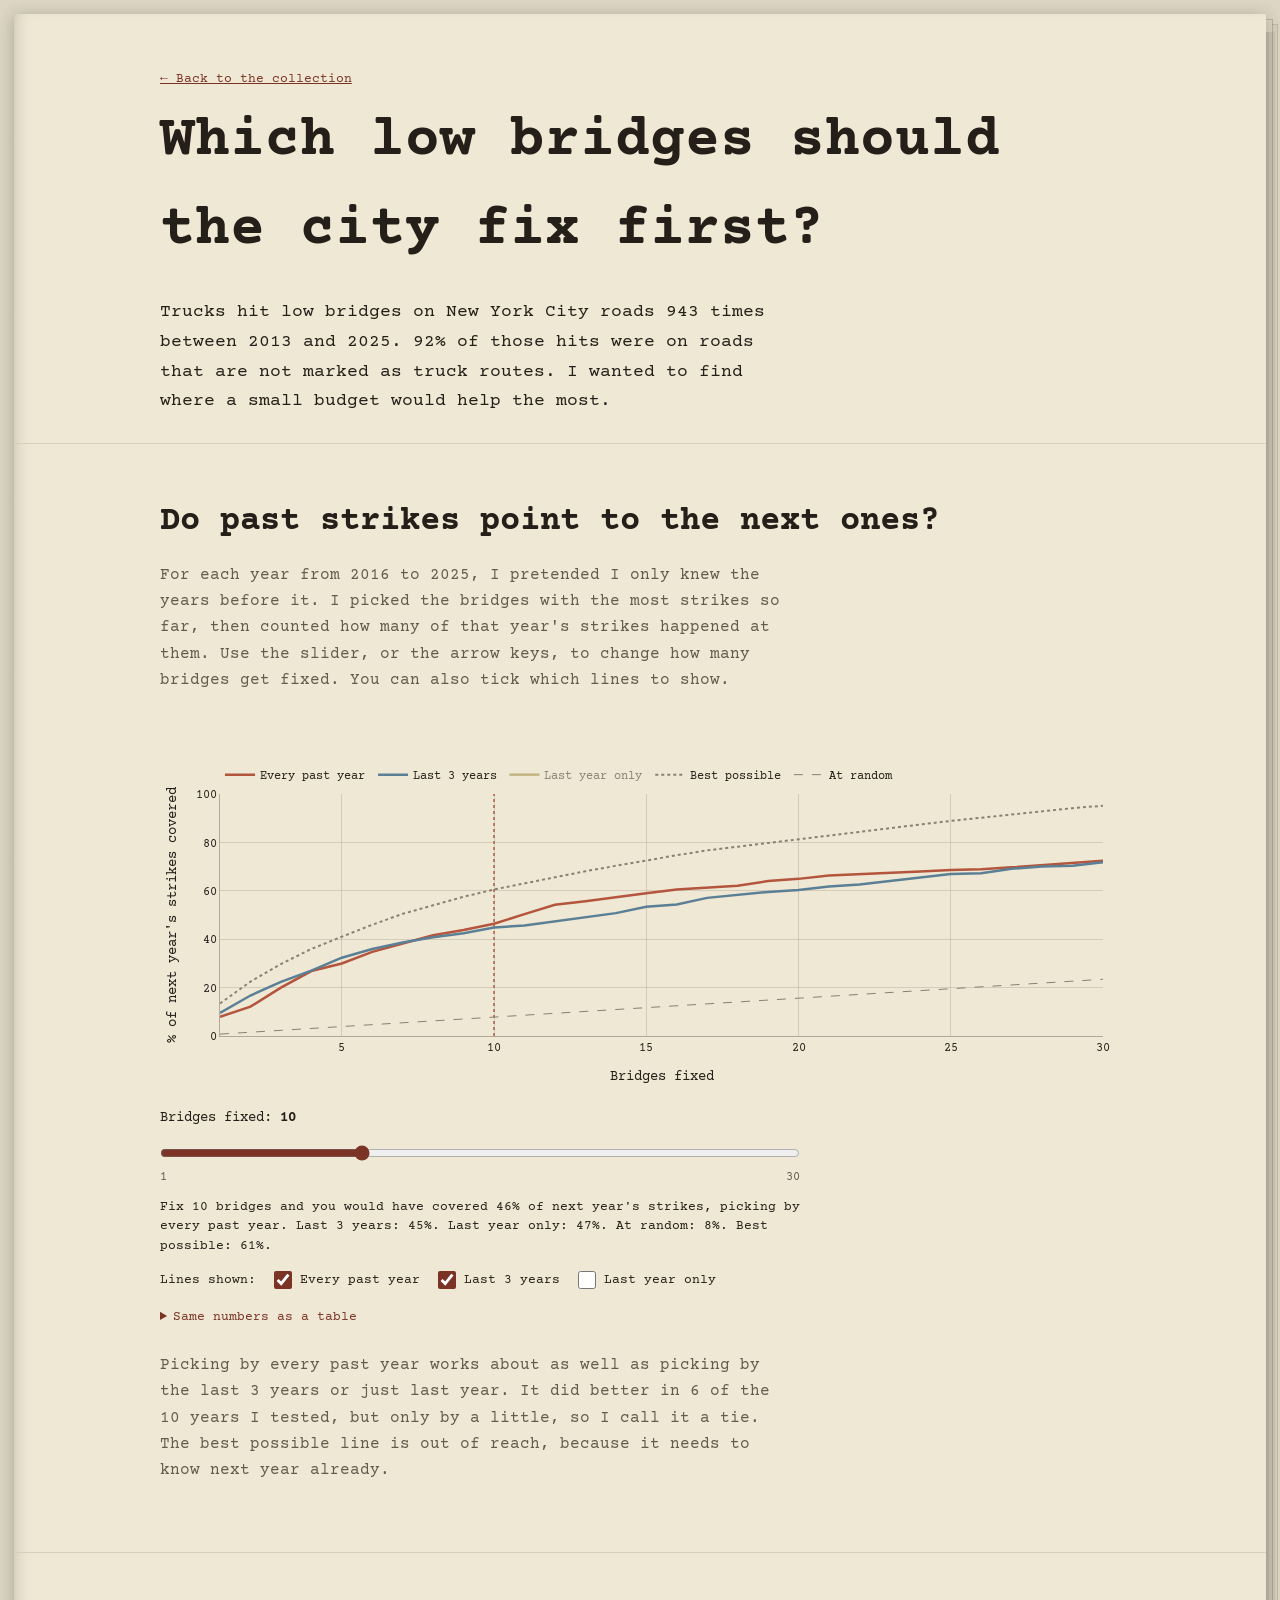
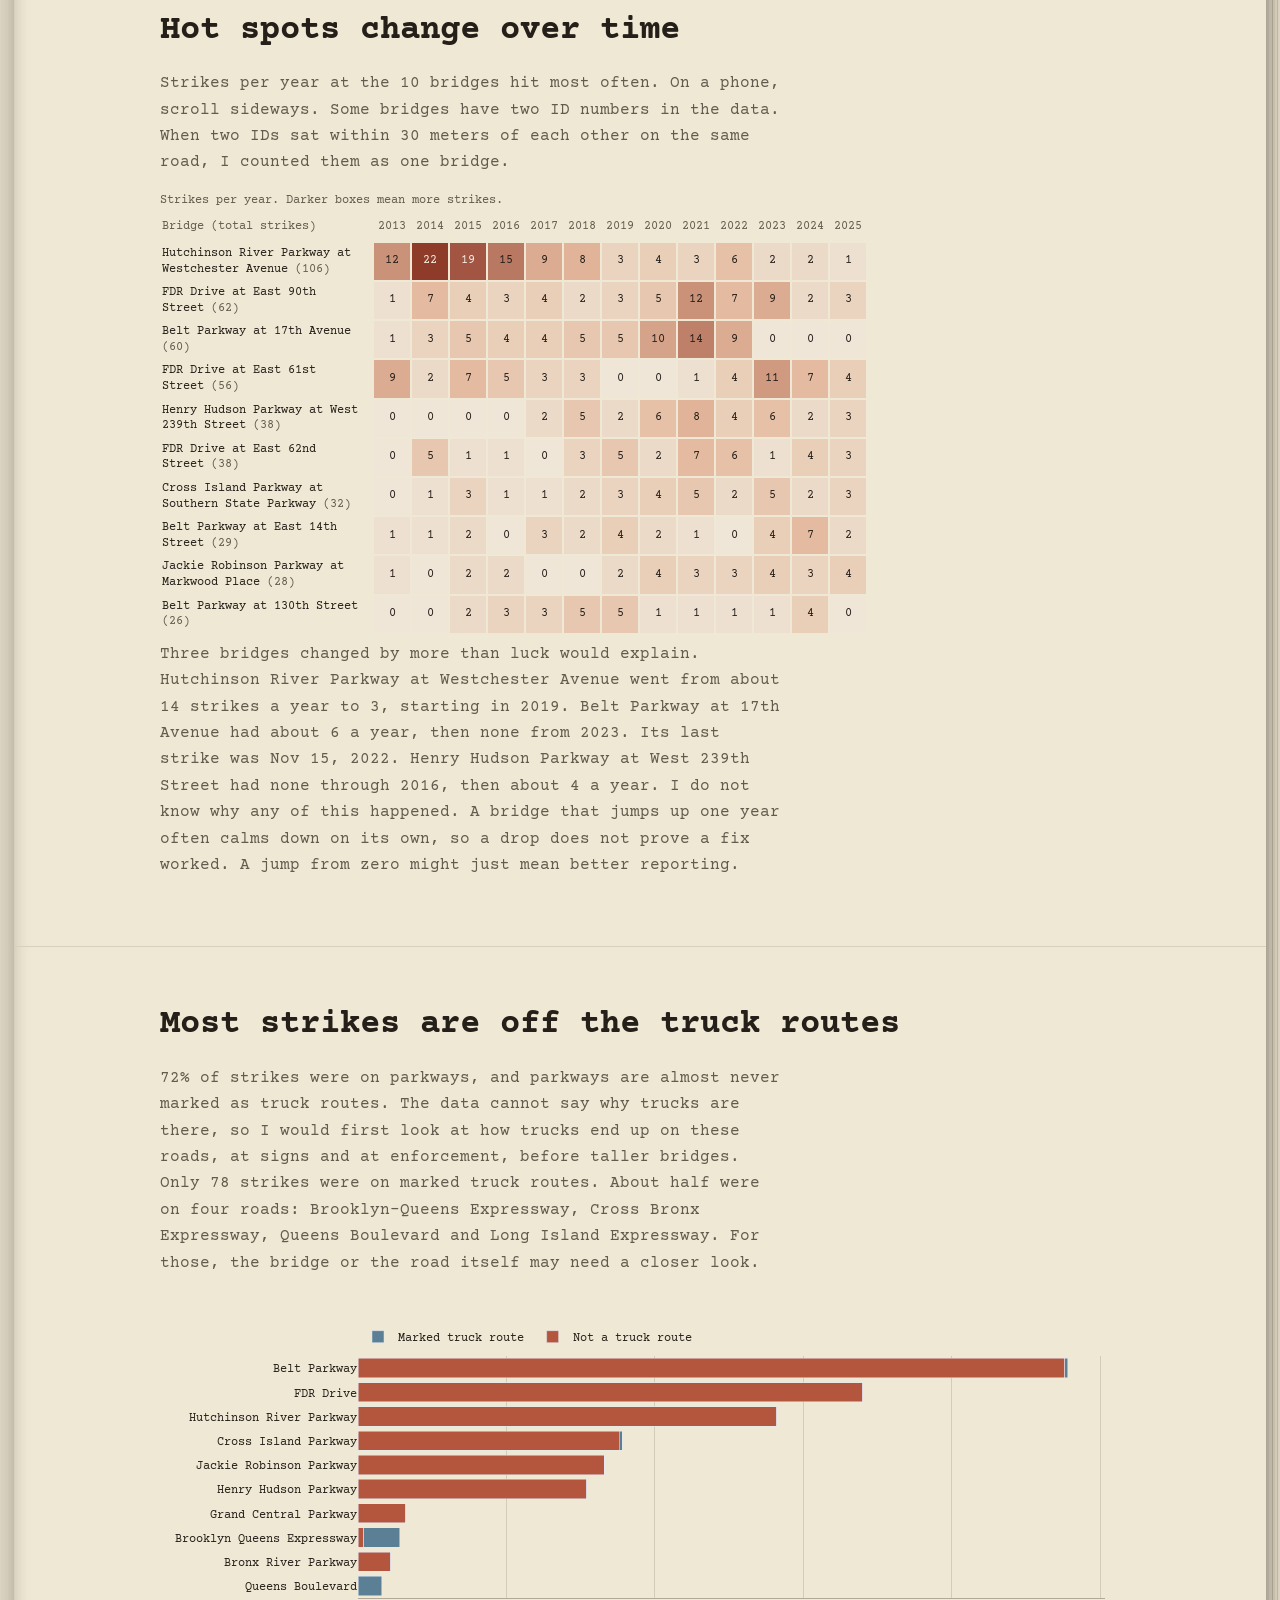
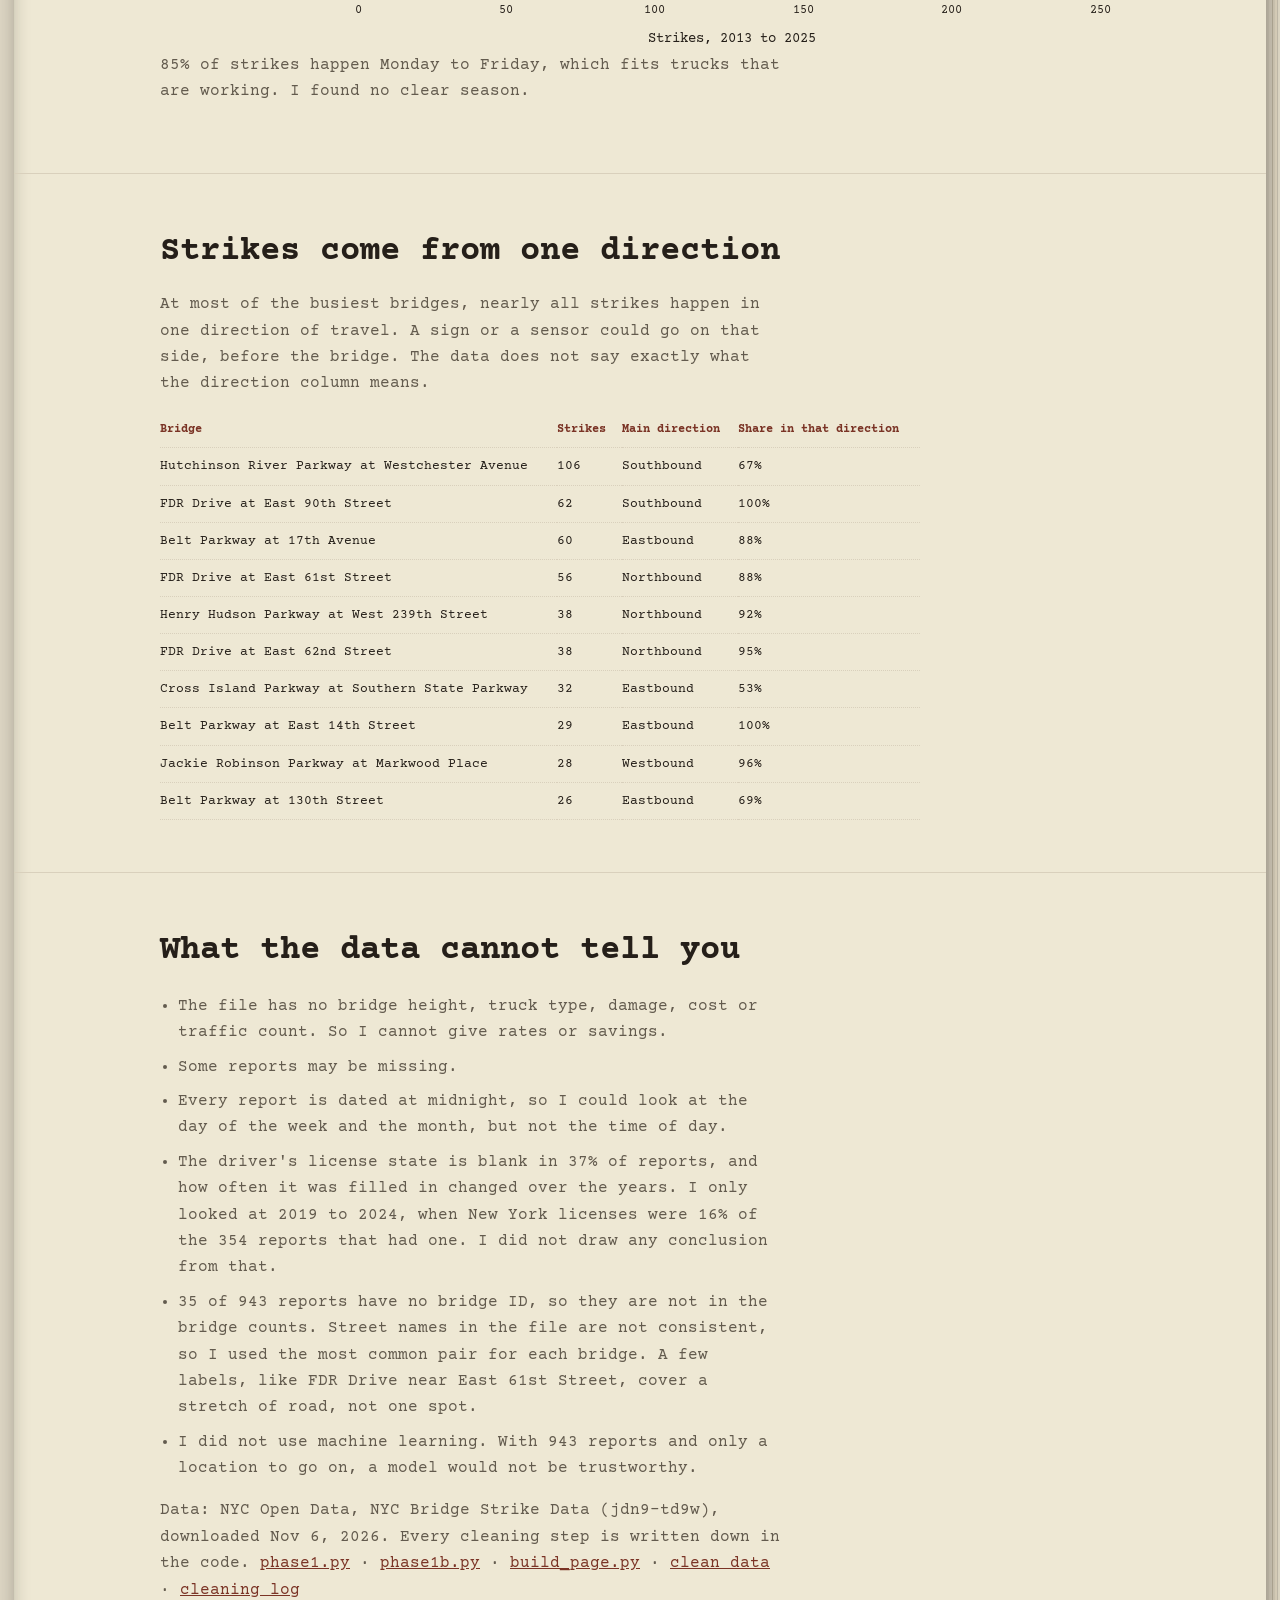
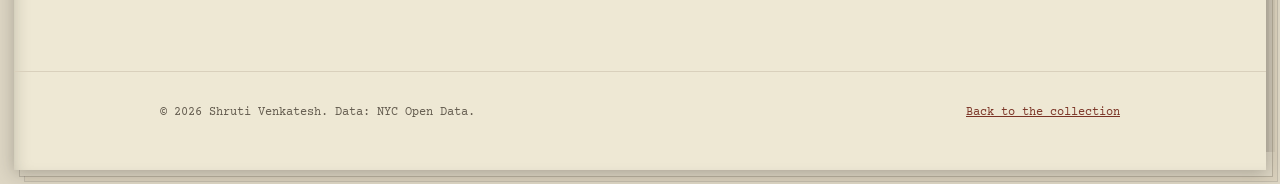
==== commit 19d79817: "Add files via upload" ====
--- a/assets/bridge-strikes/index.html
+++ b/assets/bridge-strikes/index.html
@@ -3,71 +3,93 @@
 <script>(function(){try{var t=localStorage.getItem('theme');if(!t)t=(window.matchMedia&&window.matchMedia('(prefers-color-scheme: dark)').matches)?'dark':'light';document.documentElement.setAttribute('data-theme',t);}catch(e){}})();</script>
 <meta name="viewport" content="width=device-width, initial-scale=1.0, viewport-fit=cover">
 <title>Bridge Strikes, live analysis — Shruti Venkatesh</title>
-<meta name="description" content="Which low NYC bridges should be fixed first? Live Python analysis of 943 truck strikes, with a backtested ranking.">
+<meta name="description" content="Which low NYC bridges should be fixed first? A Python look at 943 truck strikes, tested against past years.">
 <link rel="icon" type="image/svg+xml" href="../../favicon.svg">
 <link rel="preconnect" href="https://fonts.googleapis.com"><link rel="preconnect" href="https://fonts.gstatic.com" crossorigin>
 <link href="https://fonts.googleapis.com/css2?family=Courier+Prime:ital,wght@0,400;0,700;1,400&family=Newsreader:ital,wght@0,400;0,500;1,400&family=Caveat:wght@500;600&display=swap" rel="stylesheet">
-<link rel="stylesheet" href="../../styles.css?v=20261112">
+<link rel="stylesheet" href="../../styles.css?v=20261114">
 <style>
-.lede{font-size:18px;color:var(--ink)} .brief{display:grid;grid-template-columns:max-content 1fr;gap:10px 22px;max-width:760px;margin:22px 0 14px;padding:16px 0;border-top:1px solid var(--line);border-bottom:1px solid var(--line)}
-.brief dt{font-family:var(--font-mono);font-size:12px;letter-spacing:.06em;color:var(--accent-ink);font-weight:700;padding-top:3px}.brief dd{margin:0;font-family:'Newsreader',Georgia,serif;font-size:16.5px;line-height:1.55;color:var(--ink)}
-@media(max-width:560px){.brief{grid-template-columns:1fr;gap:2px}.brief dd{margin-bottom:10px}}
-.js-plotly-plot{margin:18px 0 6px}.limits{padding-left:18px;color:var(--ink-soft)}.limits li{margin-bottom:8px}
+.lede{font-size:18px;color:var(--ink)}
+.crumb{margin:0 0 6px}.crumb a{font-family:var(--font-mono);font-size:13px}
+.chart{margin:0}.js-plotly-plot{margin:14px 0 6px}.limits{padding-left:18px;color:var(--ink-soft)}.limits li{margin-bottom:8px}
 .tbl-wrap{overflow-x:auto;margin-top:14px}.tbl{border-collapse:collapse;width:100%;max-width:760px;font-family:var(--font-mono);font-size:13px}
-.tbl th,.tbl td{text-align:left;padding:8px 14px 8px 0;border-bottom:1px dotted var(--line);color:var(--ink)}.tbl th{font-size:11px;letter-spacing:.06em;color:var(--accent-ink)}
-.plotly .xtick text,.plotly .ytick text,.plotly .gtitle,.plotly .g-xtitle text,.plotly .g-ytitle text,.plotly .legendtext,.plotly .slider-container text{fill:var(--ink)!important}
-.plotly .slider-rail-rect{fill:var(--line)!important}.plotly .slider-grip-rect{fill:var(--accent-ink)!important}
+.tbl th,.tbl td{text-align:left;padding:8px 14px 8px 0;border-bottom:1px dotted var(--line);color:var(--ink)}.tbl th{font-size:12px;color:var(--accent-ink)}
+.alt{margin:4px 0 18px;font-family:var(--font-mono);font-size:12.5px}.alt summary{cursor:pointer;color:var(--accent-ink);padding:6px 0}
+.heat{margin:16px 0 6px}.heat-tbl{border-collapse:separate;border-spacing:2px;font-family:var(--font-mono);font-size:12px;min-width:700px}
+.heat-tbl caption{caption-side:top;text-align:left;font-size:12px;color:var(--ink-soft);padding-bottom:6px}
+.heat-tbl thead th{font-size:12px;font-weight:400;color:var(--ink-soft);text-align:center;padding:0 0 4px}
+.heat-tbl thead th:first-child{text-align:left}
+.heat-tbl tbody th{position:sticky;left:0;background:var(--paper);text-align:left;font-weight:400;font-size:12px;line-height:1.3;color:var(--ink);padding:3px 10px 3px 0;min-width:170px;max-width:210px;z-index:1}
+.heat-tbl tbody th span{color:var(--ink-soft)}
+.heat-tbl td{width:36px;height:30px;text-align:center;font-variant-numeric:tabular-nums}
+.plotly .xtick text,.plotly .ytick text,.plotly .gtitle,.plotly .g-xtitle text,.plotly .g-ytitle text,.plotly .legendtext,.plotly .slider-container text,.plotly .annotation-text{fill:var(--ink)!important}
+.ctl{max-width:640px;margin:18px 0 0}.ctl label{display:block;font-family:var(--font-mono);font-size:14px;color:var(--ink)}
+.ctl input[type=range]{display:block;width:100%;height:44px;margin:2px 0 0;background:transparent;accent-color:var(--accent-ink);cursor:pointer}
+.ctl input[type=range]:focus-visible{outline:2px solid var(--accent-ink);outline-offset:4px;border-radius:3px}
+.ctl .ends{display:flex;justify-content:space-between;font-family:var(--font-mono);font-size:12px;color:var(--ink-soft);margin-top:-6px}
+.readout{font-family:var(--font-mono);font-size:13px;line-height:1.5;color:var(--ink);margin:10px 0 0;min-height:3em}
+.ctl .lines{display:flex;flex-wrap:wrap;align-items:center;gap:2px 18px;margin-top:6px;font-family:var(--font-mono);font-size:13px;color:var(--ink)}
+.ctl .lines label{display:inline-flex;align-items:center;gap:8px;min-height:36px;cursor:pointer;font-size:13px}
+.ctl .lines input{width:18px;height:18px;margin:0;accent-color:var(--accent-ink)}
+.ctl .lines input:focus-visible{outline:2px solid var(--accent-ink);outline-offset:3px}
 </style>
 <script src="plotly.min.js"></script>
 </head>
 <body class="wash-projects"><div class="album"><div class="page-content"><main>
 <section style="padding-bottom:8px;"><div class="wrap">
-<p class="eyebrow"><a href="../../projects.html">← Back to the collection</a></p>
+<nav class="crumb" aria-label="Breadcrumb"><a href="../../projects.html">← Back to the collection</a></nav>
 <h1 style="font-size:clamp(2.2rem,5vw,3.6rem);">Which low bridges should the city fix first?</h1>
-<p class="max-w lede">Trucks hit low bridges on New York City roads 943 times between 2013 and 2025. Most of those roads are not truck routes.
-I used the city's strike reports to decide where a limited budget does the most good.</p>
+<p class="max-w lede">Trucks hit low bridges on New York City roads 943 times between 2013 and 2025. 92% of those hits were on roads that are not marked as truck routes.
+I wanted to find where a small budget would help the most.</p>
 </div></section>
 
 <section><div class="wrap">
-<h2 class="mt-0">How much does the ranking cover?</h2>
-<p class="max-w">Each year from 2016 to 2025 I ranked sites using only earlier years, then counted how many of that year's strikes fell at the top ones.
-Drag the slider to change how many sites are funded. Click a name in the legend to hide or show a line.</p>
-<div style="height:420px; width:100%;">                            <div id="f33b6b24-d50e-4880-918c-c4eb0bf49bcd" class="plotly-graph-div" style="height:100%; width:100%;"></div>            <script>                window.PLOTLYENV=window.PLOTLYENV || {};                                if (document.getElementById("f33b6b24-d50e-4880-918c-c4eb0bf49bcd")) {                    Plotly.newPlot(                        "f33b6b24-d50e-4880-918c-c4eb0bf49bcd",                        [{"hovertemplate":"top %{x}: %{y:.0f}%\u003cextra\u003eAll history\u003c\u002fextra\u003e","legendgroup":"all","line":{"color":"#B4553E","width":2.5},"mode":"lines","name":"All history","visible":true,"x":[1,2,3,4,5,6,7,8,9,10,11,12,13,14,15,16,17,18,19,20,21,22,23,24,25,26,27,28,29,30],"y":[7.929166170394511,12.128304256625647,19.979501151812247,26.843916455952115,29.980843750473955,34.746360493722065,38.19747818284052,41.63599860508437,43.83840320666127,46.40927944835448,50.34883510490573,54.19228670407731,55.66845918495484,57.41350928316782,58.99121397652488,60.545627350550205,61.28290225220866,62.109964331428834,64.0375948255644,64.93033984295558,66.30183550038772,66.76769880710516,67.37205220019095,67.97876191004988,68.56051367768214,68.92707887301447,69.69130056681362,70.51327373178543,71.52328806615766,72.36915524978575],"type":"scatter"},{"hovertemplate":"top %{x}: %{y:.0f}%\u003cextra\u003eLast 3 years\u003c\u002fextra\u003e","legendgroup":"l3","line":{"color":"#5B7F95","width":2.5},"mode":"lines","name":"Last 3 years","visible":true,"x":[1,2,3,4,5,6,7,8,9,10,11,12,13,14,15,16,17,18,19,20,21,22,23,24,25,26,27,28,29,30],"y":[9.565289306517649,16.729286146091177,22.37003587781587,26.998346292090247,32.34546109505866,35.94374938950845,38.62048001550743,40.82757985251842,42.44195330016963,44.82694897592337,45.660798655892194,47.40429023195385,48.97762335224517,50.77442376469794,53.38295320332039,54.32159383093476,57.0774271868241,58.37753769303865,59.54689941681841,60.36757970085452,61.78383409296788,62.6402102076886,64.15462336904032,65.35824055867295,66.90704743529817,67.22962808045946,69.12665611916108,70.02908095640109,70.35125244295614,71.76665830462863],"type":"scatter"},{"hovertemplate":"top %{x}: %{y:.0f}%\u003cextra\u003eLast year\u003c\u002fextra\u003e","legendgroup":"l1","line":{"color":"#9A8236","width":2.5},"mode":"lines","name":"Last year","visible":"legendonly","x":[1,2,3,4,5,6,7,8,9,10,11,12,13,14,15,16,17,18,19,20,21,22,23,24,25,26,27,28,29,30],"y":[11.193658727640052,17.405083525218213,22.278148389499368,26.02691672114874,29.744660515070315,35.22212098917347,39.86418197078424,41.929228607007964,44.9781595462362,46.76396869439643,47.88503377881735,48.84032584015746,49.896461425704814,50.86588960101535,52.985213000180245,54.3871011937753,56.311456269478136,57.710071669510945,58.723785642435836,59.494345838725906,60.2436842891251,61.2409771547611,62.445659957721155,63.41055231554681,64.31048596763857,65.98688249739239,66.3019378124477,66.8907088399844,67.93206684364657,68.88504808246138],"type":"scatter"},{"hovertemplate":"top %{x}: %{y:.0f}%\u003cextra\u003ebest possible\u003c\u002fextra\u003e","legendgroup":"o","line":{"color":"#8A8072","dash":"dot"},"mode":"lines","name":"Best possible (hindsight)","x":[1,2,3,4,5,6,7,8,9,10,11,12,13,14,15,16,17,18,19,20,21,22,23,24,25,26,27,28,29,30],"y":[13.415626302548803,22.45755185070398,29.738254727086876,35.97390269297055,41.01585576824349,45.96521625092384,50.486429979783544,54.07826941382464,57.529263777443205,60.547117207920856,63.12410725876945,65.70109730961802,68.09626917864841,70.32750662144932,72.5587440642502,74.6973889144585,76.69518869424427,78.2648417202094,79.83449474617453,81.40414777213965,82.97380079810478,84.45086123147732,85.92792166484983,87.40498209822238,88.88204253159489,90.2003728062373,91.51870308087965,92.83703335552204,94.15536363016442,95.14846915599664],"type":"scatter"},{"hovertemplate":"top %{x}: %{y:.0f}%\u003cextra\u003erandom\u003c\u002fextra\u003e","legendgroup":"r","line":{"color":"#8A8072","dash":"dash","width":1},"mode":"lines","name":"Picked at random","x":[1,2,3,4,5,6,7,8,9,10,11,12,13,14,15,16,17,18,19,20,21,22,23,24,25,26,27,28,29,30],"y":[0.78125,1.5625,2.34375,3.125,3.90625,4.6875,5.46875,6.25,7.03125,7.8125,8.59375,9.375,10.15625,10.9375,11.71875,12.5,13.28125,14.0625,14.84375,15.625,16.40625,17.1875,17.96875,18.75,19.53125,20.3125,21.09375,21.875,22.65625,23.4375],"type":"scatter"},{"hoverinfo":"skip","marker":{"color":["#B4553E","#5B7F95"],"line":{"color":"#F3EEE3","width":1.5},"size":11},"mode":"markers","showlegend":false,"x":[10,10],"y":[46.40927944835448,44.82694897592337],"type":"scatter"}],                        {"template":{"data":{"histogram2dcontour":[{"type":"histogram2dcontour","colorbar":{"outlinewidth":0,"ticks":""},"colorscale":[[0.0,"#0d0887"],[0.1111111111111111,"#46039f"],[0.2222222222222222,"#7201a8"],[0.3333333333333333,"#9c179e"],[0.4444444444444444,"#bd3786"],[0.5555555555555556,"#d8576b"],[0.6666666666666666,"#ed7953"],[0.7777777777777778,"#fb9f3a"],[0.8888888888888888,"#fdca26"],[1.0,"#f0f921"]]}],"choropleth":[{"type":"choropleth","colorbar":{"outlinewidth":0,"ticks":""}}],"histogram2d":[{"type":"histogram2d","colorbar":{"outlinewidth":0,"ticks":""},"colorscale":[[0.0,"#0d0887"],[0.1111111111111111,"#46039f"],[0.2222222222222222,"#7201a8"],[0.3333333333333333,"#9c179e"],[0.4444444444444444,"#bd3786"],[0.5555555555555556,"#d8576b"],[0.6666666666666666,"#ed7953"],[0.7777777777777778,"#fb9f3a"],[0.8888888888888888,"#fdca26"],[1.0,"#f0f921"]]}],"heatmap":[{"type":"heatmap","colorbar":{"outlinewidth":0,"ticks":""},"colorscale":[[0.0,"#0d0887"],[0.1111111111111111,"#46039f"],[0.2222222222222222,"#7201a8"],[0.3333333333333333,"#9c179e"],[0.4444444444444444,"#bd3786"],[0.5555555555555556,"#d8576b"],[0.6666666666666666,"#ed7953"],[0.7777777777777778,"#fb9f3a"],[0.8888888888888888,"#fdca26"],[1.0,"#f0f921"]]}],"contourcarpet":[{"type":"contourcarpet","colorbar":{"outlinewidth":0,"ticks":""}}],"contour":[{"type":"contour","colorbar":{"outlinewidth":0,"ticks":""},"colorscale":[[0.0,"#0d0887"],[0.1111111111111111,"#46039f"],[0.2222222222222222,"#7201a8"],[0.3333333333333333,"#9c179e"],[0.4444444444444444,"#bd3786"],[0.5555555555555556,"#d8576b"],[0.6666666666666666,"#ed7953"],[0.7777777777777778,"#fb9f3a"],[0.8888888888888888,"#fdca26"],[1.0,"#f0f921"]]}],"surface":[{"type":"surface","colorbar":{"outlinewidth":0,"ticks":""},"colorscale":[[0.0,"#0d0887"],[0.1111111111111111,"#46039f"],[0.2222222222222222,"#7201a8"],[0.3333333333333333,"#9c179e"],[0.4444444444444444,"#bd3786"],[0.5555555555555556,"#d8576b"],[0.6666666666666666,"#ed7953"],[0.7777777777777778,"#fb9f3a"],[0.8888888888888888,"#fdca26"],[1.0,"#f0f921"]]}],"mesh3d":[{"type":"mesh3d","colorbar":{"outlinewidth":0,"ticks":""}}],"scatter":[{"fillpattern":{"fillmode":"overlay","size":10,"solidity":0.2},"type":"scatter"}],"parcoords":[{"type":"parcoords","line":{"colorbar":{"outlinewidth":0,"ticks":""}}}],"scatterpolargl":[{"type":"scatterpolargl","marker":{"colorbar":{"outlinewidth":0,"ticks":""}}}],"bar":[{"error_x":{"color":"#2a3f5f"},"error_y":{"color":"#2a3f5f"},"marker":{"line":{"color":"#E5ECF6","width":0.5},"pattern":{"fillmode":"overlay","size":10,"solidity":0.2}},"type":"bar"}],"scattergeo":[{"type":"scattergeo","marker":{"colorbar":{"outlinewidth":0,"ticks":""}}}],"scatterpolar":[{"type":"scatterpolar","marker":{"colorbar":{"outlinewidth":0,"ticks":""}}}],"histogram":[{"marker":{"pattern":{"fillmode":"overlay","size":10,"solidity":0.2}},"type":"histogram"}],"scattergl":[{"type":"scattergl","marker":{"colorbar":{"outlinewidth":0,"ticks":""}}}],"scatter3d":[{"type":"scatter3d","line":{"colorbar":{"outlinewidth":0,"ticks":""}},"marker":{"colorbar":{"outlinewidth":0,"ticks":""}}}],"scattermap":[{"type":"scattermap","marker":{"colorbar":{"outlinewidth":0,"ticks":""}}}],"scatterternary":[{"type":"scatterternary","marker":{"colorbar":{"outlinewidth":0,"ticks":""}}}],"scattercarpet":[{"type":"scattercarpet","marker":{"colorbar":{"outlinewidth":0,"ticks":""}}}],"carpet":[{"aaxis":{"endlinecolor":"#2a3f5f","gridcolor":"white","linecolor":"white","minorgridcolor":"white","startlinecolor":"#2a3f5f"},"baxis":{"endlinecolor":"#2a3f5f","gridcolor":"white","linecolor":"white","minorgridcolor":"white","startlinecolor":"#2a3f5f"},"type":"carpet"}],"table":[{"cells":{"fill":{"color":"#EBF0F8"},"line":{"color":"white"}},"header":{"fill":{"color":"#C8D4E3"},"line":{"color":"white"}},"type":"table"}],"barpolar":[{"marker":{"line":{"color":"#E5ECF6","width":0.5},"pattern":{"fillmode":"overlay","size":10,"solidity":0.2}},"type":"barpolar"}],"pie":[{"automargin":true,"type":"pie"}]},"layout":{"autotypenumbers":"strict","colorway":["#636efa","#EF553B","#00cc96","#ab63fa","#FFA15A","#19d3f3","#FF6692","#B6E880","#FF97FF","#FECB52"],"font":{"color":"#2a3f5f"},"hovermode":"closest","hoverlabel":{"align":"left"},"paper_bgcolor":"white","plot_bgcolor":"#E5ECF6","polar":{"bgcolor":"#E5ECF6","angularaxis":{"gridcolor":"white","linecolor":"white","ticks":""},"radialaxis":{"gridcolor":"white","linecolor":"white","ticks":""}},"ternary":{"bgcolor":"#E5ECF6","aaxis":{"gridcolor":"white","linecolor":"white","ticks":""},"baxis":{"gridcolor":"white","linecolor":"white","ticks":""},"caxis":{"gridcolor":"white","linecolor":"white","ticks":""}},"coloraxis":{"colorbar":{"outlinewidth":0,"ticks":""}},"colorscale":{"sequential":[[0.0,"#0d0887"],[0.1111111111111111,"#46039f"],[0.2222222222222222,"#7201a8"],[0.3333333333333333,"#9c179e"],[0.4444444444444444,"#bd3786"],[0.5555555555555556,"#d8576b"],[0.6666666666666666,"#ed7953"],[0.7777777777777778,"#fb9f3a"],[0.8888888888888888,"#fdca26"],[1.0,"#f0f921"]],"sequentialminus":[[0.0,"#0d0887"],[0.1111111111111111,"#46039f"],[0.2222222222222222,"#7201a8"],[0.3333333333333333,"#9c179e"],[0.4444444444444444,"#bd3786"],[0.5555555555555556,"#d8576b"],[0.6666666666666666,"#ed7953"],[0.7777777777777778,"#fb9f3a"],[0.8888888888888888,"#fdca26"],[1.0,"#f0f921"]],"diverging":[[0,"#8e0152"],[0.1,"#c51b7d"],[0.2,"#de77ae"],[0.3,"#f1b6da"],[0.4,"#fde0ef"],[0.5,"#f7f7f7"],[0.6,"#e6f5d0"],[0.7,"#b8e186"],[0.8,"#7fbc41"],[0.9,"#4d9221"],[1,"#276419"]]},"xaxis":{"gridcolor":"white","linecolor":"white","ticks":"","title":{"standoff":15},"zerolinecolor":"white","automargin":true,"zerolinewidth":2},"yaxis":{"gridcolor":"white","linecolor":"white","ticks":"","title":{"standoff":15},"zerolinecolor":"white","automargin":true,"zerolinewidth":2},"scene":{"xaxis":{"backgroundcolor":"#E5ECF6","gridcolor":"white","linecolor":"white","showbackground":true,"ticks":"","zerolinecolor":"white","gridwidth":2},"yaxis":{"backgroundcolor":"#E5ECF6","gridcolor":"white","linecolor":"white","showbackground":true,"ticks":"","zerolinecolor":"white","gridwidth":2},"zaxis":{"backgroundcolor":"#E5ECF6","gridcolor":"white","linecolor":"white","showbackground":true,"ticks":"","zerolinecolor":"white","gridwidth":2}},"shapedefaults":{"line":{"color":"#2a3f5f"}},"annotationdefaults":{"arrowcolor":"#2a3f5f","arrowhead":0,"arrowwidth":1},"geo":{"bgcolor":"white","landcolor":"#E5ECF6","subunitcolor":"white","showland":true,"showlakes":true,"lakecolor":"white"},"title":{"x":0.05}}},"margin":{"l":10,"r":10,"t":30,"b":40},"font":{"family":"Courier Prime, Courier New, monospace","size":12},"xaxis":{"title":{"text":"Sites funded, ranked from past years only"},"gridcolor":"rgba(138,128,114,0.28)","zeroline":false,"linecolor":"rgba(138,128,114,0.6)"},"yaxis":{"title":{"text":"Share of next year's strikes at those sites (%)"},"range":[0,100],"gridcolor":"rgba(138,128,114,0.28)","zeroline":false,"linecolor":"rgba(138,128,114,0.6)"},"legend":{"font":{"size":12},"orientation":"h","y":1.12,"x":0},"height":420,"paper_bgcolor":"rgba(0,0,0,0)","plot_bgcolor":"rgba(0,0,0,0)","sliders":[{"active":9,"currentvalue":{"font":{"size":14},"prefix":"Fund the top ","suffix":" sites"},"font":{"size":11},"len":0.96,"pad":{"b":0,"t":44},"steps":[{"args":[{"x":[[1,1]],"y":[[7.929166170394511,9.565289306517649]]},[5]],"label":"1","method":"update"},{"args":[{"x":[[2,2]],"y":[[12.128304256625647,16.729286146091177]]},[5]],"label":"2","method":"update"},{"args":[{"x":[[3,3]],"y":[[19.979501151812247,22.37003587781587]]},[5]],"label":"3","method":"update"},{"args":[{"x":[[4,4]],"y":[[26.843916455952115,26.998346292090247]]},[5]],"label":"4","method":"update"},{"args":[{"x":[[5,5]],"y":[[29.980843750473955,32.34546109505866]]},[5]],"label":"5","method":"update"},{"args":[{"x":[[6,6]],"y":[[34.746360493722065,35.94374938950845]]},[5]],"label":"6","method":"update"},{"args":[{"x":[[7,7]],"y":[[38.19747818284052,38.62048001550743]]},[5]],"label":"7","method":"update"},{"args":[{"x":[[8,8]],"y":[[41.63599860508437,40.82757985251842]]},[5]],"label":"8","method":"update"},{"args":[{"x":[[9,9]],"y":[[43.83840320666127,42.44195330016963]]},[5]],"label":"9","method":"update"},{"args":[{"x":[[10,10]],"y":[[46.40927944835448,44.82694897592337]]},[5]],"label":"10","method":"update"},{"args":[{"x":[[11,11]],"y":[[50.34883510490573,45.660798655892194]]},[5]],"label":"11","method":"update"},{"args":[{"x":[[12,12]],"y":[[54.19228670407731,47.40429023195385]]},[5]],"label":"12","method":"update"},{"args":[{"x":[[13,13]],"y":[[55.66845918495484,48.97762335224517]]},[5]],"label":"13","method":"update"},{"args":[{"x":[[14,14]],"y":[[57.41350928316782,50.77442376469794]]},[5]],"label":"14","method":"update"},{"args":[{"x":[[15,15]],"y":[[58.99121397652488,53.38295320332039]]},[5]],"label":"15","method":"update"},{"args":[{"x":[[16,16]],"y":[[60.545627350550205,54.32159383093476]]},[5]],"label":"16","method":"update"},{"args":[{"x":[[17,17]],"y":[[61.28290225220866,57.0774271868241]]},[5]],"label":"17","method":"update"},{"args":[{"x":[[18,18]],"y":[[62.109964331428834,58.37753769303865]]},[5]],"label":"18","method":"update"},{"args":[{"x":[[19,19]],"y":[[64.0375948255644,59.54689941681841]]},[5]],"label":"19","method":"update"},{"args":[{"x":[[20,20]],"y":[[64.93033984295558,60.36757970085452]]},[5]],"label":"20","method":"update"},{"args":[{"x":[[21,21]],"y":[[66.30183550038772,61.78383409296788]]},[5]],"label":"21","method":"update"},{"args":[{"x":[[22,22]],"y":[[66.76769880710516,62.6402102076886]]},[5]],"label":"22","method":"update"},{"args":[{"x":[[23,23]],"y":[[67.37205220019095,64.15462336904032]]},[5]],"label":"23","method":"update"},{"args":[{"x":[[24,24]],"y":[[67.97876191004988,65.35824055867295]]},[5]],"label":"24","method":"update"},{"args":[{"x":[[25,25]],"y":[[68.56051367768214,66.90704743529817]]},[5]],"label":"25","method":"update"},{"args":[{"x":[[26,26]],"y":[[68.92707887301447,67.22962808045946]]},[5]],"label":"26","method":"update"},{"args":[{"x":[[27,27]],"y":[[69.69130056681362,69.12665611916108]]},[5]],"label":"27","method":"update"},{"args":[{"x":[[28,28]],"y":[[70.51327373178543,70.02908095640109]]},[5]],"label":"28","method":"update"},{"args":[{"x":[[29,29]],"y":[[71.52328806615766,70.35125244295614]]},[5]],"label":"29","method":"update"},{"args":[{"x":[[30,30]],"y":[[72.36915524978575,71.76665830462863]]},[5]],"label":"30","method":"update"}],"ticklen":0,"x":0.02}]},                        {"displayModeBar": false, "responsive": true}                    )                };            </script>        </div>
-<p class="max-w">Ranking on all history is about as good as ranking on the last three years or the last year. In the ten test years the all-history ranking came out ahead of the last-three-years ranking in 6, by small margins, so I read it as a tie. The gap to the best possible ranking is the cost of not knowing next year.</p>
+<h2 class="mt-0">Do past strikes point to the next ones?</h2>
+<p class="max-w">For each year from 2016 to 2025, I pretended I only knew the years before it. I picked the bridges with the most strikes so far, then counted how many of that year's strikes happened at them.
+Use the slider, or the arrow keys, to change how many bridges get fixed. You can also tick which lines to show.</p>
+<figure class='chart' role='img' aria-label="Line chart: the share of next year's strikes covered by the bridges with the most strikes so far. With 10 bridges: every past year 46%, last 3 years 45%, best possible 61%, at random 8%. A table with the same numbers follows."><div style="height:380px; width:100%;">                            <div id="cov-chart" class="plotly-graph-div" style="height:100%; width:100%;"></div>            <script>                window.PLOTLYENV=window.PLOTLYENV || {};                                if (document.getElementById("cov-chart")) {                    Plotly.newPlot(                        "cov-chart",                        [{"hovertemplate":"top %{x}: %{y:.0f}%\u003cextra\u003eEvery past year\u003c\u002fextra\u003e","line":{"color":"#B4553E","width":2.5},"mode":"lines","name":"Every past year","visible":true,"x":[1,2,3,4,5,6,7,8,9,10,11,12,13,14,15,16,17,18,19,20,21,22,23,24,25,26,27,28,29,30],"y":[7.929166170394511,12.128304256625647,19.979501151812247,26.843916455952115,29.980843750473955,34.746360493722065,38.19747818284052,41.63599860508437,43.83840320666127,46.40927944835448,50.34883510490573,54.19228670407731,55.66845918495484,57.41350928316782,58.99121397652488,60.545627350550205,61.28290225220866,62.109964331428834,64.0375948255644,64.93033984295558,66.30183550038772,66.76769880710516,67.37205220019095,67.97876191004988,68.56051367768214,68.92707887301447,69.69130056681362,70.51327373178543,71.52328806615766,72.36915524978575],"type":"scatter"},{"hovertemplate":"top %{x}: %{y:.0f}%\u003cextra\u003eLast 3 years\u003c\u002fextra\u003e","line":{"color":"#5B7F95","width":2.5},"mode":"lines","name":"Last 3 years","visible":true,"x":[1,2,3,4,5,6,7,8,9,10,11,12,13,14,15,16,17,18,19,20,21,22,23,24,25,26,27,28,29,30],"y":[9.565289306517649,16.729286146091177,22.37003587781587,26.998346292090247,32.34546109505866,35.94374938950845,38.62048001550743,40.82757985251842,42.44195330016963,44.82694897592337,45.660798655892194,47.40429023195385,48.97762335224517,50.77442376469794,53.38295320332039,54.32159383093476,57.0774271868241,58.37753769303865,59.54689941681841,60.36757970085452,61.78383409296788,62.6402102076886,64.15462336904032,65.35824055867295,66.90704743529817,67.22962808045946,69.12665611916108,70.02908095640109,70.35125244295614,71.76665830462863],"type":"scatter"},{"hovertemplate":"top %{x}: %{y:.0f}%\u003cextra\u003eLast year only\u003c\u002fextra\u003e","line":{"color":"#9A8236","width":2.5},"mode":"lines","name":"Last year only","visible":"legendonly","x":[1,2,3,4,5,6,7,8,9,10,11,12,13,14,15,16,17,18,19,20,21,22,23,24,25,26,27,28,29,30],"y":[11.193658727640052,17.405083525218213,22.278148389499368,26.02691672114874,29.744660515070315,35.22212098917347,39.86418197078424,41.929228607007964,44.9781595462362,46.76396869439643,47.88503377881735,48.84032584015746,49.896461425704814,50.86588960101535,52.985213000180245,54.3871011937753,56.311456269478136,57.710071669510945,58.723785642435836,59.494345838725906,60.2436842891251,61.2409771547611,62.445659957721155,63.41055231554681,64.31048596763857,65.98688249739239,66.3019378124477,66.8907088399844,67.93206684364657,68.88504808246138],"type":"scatter"},{"hovertemplate":"top %{x}: %{y:.0f}%\u003cextra\u003ebest possible\u003c\u002fextra\u003e","line":{"color":"#8A8072","dash":"dot"},"mode":"lines","name":"Best possible","x":[1,2,3,4,5,6,7,8,9,10,11,12,13,14,15,16,17,18,19,20,21,22,23,24,25,26,27,28,29,30],"y":[13.415626302548803,22.45755185070398,29.738254727086876,35.97390269297055,41.01585576824349,45.96521625092384,50.486429979783544,54.07826941382464,57.529263777443205,60.547117207920856,63.12410725876945,65.70109730961802,68.09626917864841,70.32750662144932,72.5587440642502,74.6973889144585,76.69518869424427,78.2648417202094,79.83449474617453,81.40414777213965,82.97380079810478,84.45086123147732,85.92792166484983,87.40498209822238,88.88204253159489,90.2003728062373,91.51870308087965,92.83703335552204,94.15536363016442,95.14846915599664],"type":"scatter"},{"hovertemplate":"top %{x}: %{y:.0f}%\u003cextra\u003erandom\u003c\u002fextra\u003e","line":{"color":"#8A8072","dash":"dash","width":1},"mode":"lines","name":"At random","x":[1,2,3,4,5,6,7,8,9,10,11,12,13,14,15,16,17,18,19,20,21,22,23,24,25,26,27,28,29,30],"y":[0.78125,1.5625,2.34375,3.125,3.90625,4.6875,5.46875,6.25,7.03125,7.8125,8.59375,9.375,10.15625,10.9375,11.71875,12.5,13.28125,14.0625,14.84375,15.625,16.40625,17.1875,17.96875,18.75,19.53125,20.3125,21.09375,21.875,22.65625,23.4375],"type":"scatter"}],                        {"template":{"data":{"histogram2dcontour":[{"type":"histogram2dcontour","colorbar":{"outlinewidth":0,"ticks":""},"colorscale":[[0.0,"#0d0887"],[0.1111111111111111,"#46039f"],[0.2222222222222222,"#7201a8"],[0.3333333333333333,"#9c179e"],[0.4444444444444444,"#bd3786"],[0.5555555555555556,"#d8576b"],[0.6666666666666666,"#ed7953"],[0.7777777777777778,"#fb9f3a"],[0.8888888888888888,"#fdca26"],[1.0,"#f0f921"]]}],"choropleth":[{"type":"choropleth","colorbar":{"outlinewidth":0,"ticks":""}}],"histogram2d":[{"type":"histogram2d","colorbar":{"outlinewidth":0,"ticks":""},"colorscale":[[0.0,"#0d0887"],[0.1111111111111111,"#46039f"],[0.2222222222222222,"#7201a8"],[0.3333333333333333,"#9c179e"],[0.4444444444444444,"#bd3786"],[0.5555555555555556,"#d8576b"],[0.6666666666666666,"#ed7953"],[0.7777777777777778,"#fb9f3a"],[0.8888888888888888,"#fdca26"],[1.0,"#f0f921"]]}],"heatmap":[{"type":"heatmap","colorbar":{"outlinewidth":0,"ticks":""},"colorscale":[[0.0,"#0d0887"],[0.1111111111111111,"#46039f"],[0.2222222222222222,"#7201a8"],[0.3333333333333333,"#9c179e"],[0.4444444444444444,"#bd3786"],[0.5555555555555556,"#d8576b"],[0.6666666666666666,"#ed7953"],[0.7777777777777778,"#fb9f3a"],[0.8888888888888888,"#fdca26"],[1.0,"#f0f921"]]}],"contourcarpet":[{"type":"contourcarpet","colorbar":{"outlinewidth":0,"ticks":""}}],"contour":[{"type":"contour","colorbar":{"outlinewidth":0,"ticks":""},"colorscale":[[0.0,"#0d0887"],[0.1111111111111111,"#46039f"],[0.2222222222222222,"#7201a8"],[0.3333333333333333,"#9c179e"],[0.4444444444444444,"#bd3786"],[0.5555555555555556,"#d8576b"],[0.6666666666666666,"#ed7953"],[0.7777777777777778,"#fb9f3a"],[0.8888888888888888,"#fdca26"],[1.0,"#f0f921"]]}],"surface":[{"type":"surface","colorbar":{"outlinewidth":0,"ticks":""},"colorscale":[[0.0,"#0d0887"],[0.1111111111111111,"#46039f"],[0.2222222222222222,"#7201a8"],[0.3333333333333333,"#9c179e"],[0.4444444444444444,"#bd3786"],[0.5555555555555556,"#d8576b"],[0.6666666666666666,"#ed7953"],[0.7777777777777778,"#fb9f3a"],[0.8888888888888888,"#fdca26"],[1.0,"#f0f921"]]}],"mesh3d":[{"type":"mesh3d","colorbar":{"outlinewidth":0,"ticks":""}}],"scatter":[{"fillpattern":{"fillmode":"overlay","size":10,"solidity":0.2},"type":"scatter"}],"parcoords":[{"type":"parcoords","line":{"colorbar":{"outlinewidth":0,"ticks":""}}}],"scatterpolargl":[{"type":"scatterpolargl","marker":{"colorbar":{"outlinewidth":0,"ticks":""}}}],"bar":[{"error_x":{"color":"#2a3f5f"},"error_y":{"color":"#2a3f5f"},"marker":{"line":{"color":"#E5ECF6","width":0.5},"pattern":{"fillmode":"overlay","size":10,"solidity":0.2}},"type":"bar"}],"scattergeo":[{"type":"scattergeo","marker":{"colorbar":{"outlinewidth":0,"ticks":""}}}],"scatterpolar":[{"type":"scatterpolar","marker":{"colorbar":{"outlinewidth":0,"ticks":""}}}],"histogram":[{"marker":{"pattern":{"fillmode":"overlay","size":10,"solidity":0.2}},"type":"histogram"}],"scattergl":[{"type":"scattergl","marker":{"colorbar":{"outlinewidth":0,"ticks":""}}}],"scatter3d":[{"type":"scatter3d","line":{"colorbar":{"outlinewidth":0,"ticks":""}},"marker":{"colorbar":{"outlinewidth":0,"ticks":""}}}],"scattermap":[{"type":"scattermap","marker":{"colorbar":{"outlinewidth":0,"ticks":""}}}],"scatterternary":[{"type":"scatterternary","marker":{"colorbar":{"outlinewidth":0,"ticks":""}}}],"scattercarpet":[{"type":"scattercarpet","marker":{"colorbar":{"outlinewidth":0,"ticks":""}}}],"carpet":[{"aaxis":{"endlinecolor":"#2a3f5f","gridcolor":"white","linecolor":"white","minorgridcolor":"white","startlinecolor":"#2a3f5f"},"baxis":{"endlinecolor":"#2a3f5f","gridcolor":"white","linecolor":"white","minorgridcolor":"white","startlinecolor":"#2a3f5f"},"type":"carpet"}],"table":[{"cells":{"fill":{"color":"#EBF0F8"},"line":{"color":"white"}},"header":{"fill":{"color":"#C8D4E3"},"line":{"color":"white"}},"type":"table"}],"barpolar":[{"marker":{"line":{"color":"#E5ECF6","width":0.5},"pattern":{"fillmode":"overlay","size":10,"solidity":0.2}},"type":"barpolar"}],"pie":[{"automargin":true,"type":"pie"}]},"layout":{"autotypenumbers":"strict","colorway":["#636efa","#EF553B","#00cc96","#ab63fa","#FFA15A","#19d3f3","#FF6692","#B6E880","#FF97FF","#FECB52"],"font":{"color":"#2a3f5f"},"hovermode":"closest","hoverlabel":{"align":"left"},"paper_bgcolor":"white","plot_bgcolor":"#E5ECF6","polar":{"bgcolor":"#E5ECF6","angularaxis":{"gridcolor":"white","linecolor":"white","ticks":""},"radialaxis":{"gridcolor":"white","linecolor":"white","ticks":""}},"ternary":{"bgcolor":"#E5ECF6","aaxis":{"gridcolor":"white","linecolor":"white","ticks":""},"baxis":{"gridcolor":"white","linecolor":"white","ticks":""},"caxis":{"gridcolor":"white","linecolor":"white","ticks":""}},"coloraxis":{"colorbar":{"outlinewidth":0,"ticks":""}},"colorscale":{"sequential":[[0.0,"#0d0887"],[0.1111111111111111,"#46039f"],[0.2222222222222222,"#7201a8"],[0.3333333333333333,"#9c179e"],[0.4444444444444444,"#bd3786"],[0.5555555555555556,"#d8576b"],[0.6666666666666666,"#ed7953"],[0.7777777777777778,"#fb9f3a"],[0.8888888888888888,"#fdca26"],[1.0,"#f0f921"]],"sequentialminus":[[0.0,"#0d0887"],[0.1111111111111111,"#46039f"],[0.2222222222222222,"#7201a8"],[0.3333333333333333,"#9c179e"],[0.4444444444444444,"#bd3786"],[0.5555555555555556,"#d8576b"],[0.6666666666666666,"#ed7953"],[0.7777777777777778,"#fb9f3a"],[0.8888888888888888,"#fdca26"],[1.0,"#f0f921"]],"diverging":[[0,"#8e0152"],[0.1,"#c51b7d"],[0.2,"#de77ae"],[0.3,"#f1b6da"],[0.4,"#fde0ef"],[0.5,"#f7f7f7"],[0.6,"#e6f5d0"],[0.7,"#b8e186"],[0.8,"#7fbc41"],[0.9,"#4d9221"],[1,"#276419"]]},"xaxis":{"gridcolor":"white","linecolor":"white","ticks":"","title":{"standoff":15},"zerolinecolor":"white","automargin":true,"zerolinewidth":2},"yaxis":{"gridcolor":"white","linecolor":"white","ticks":"","title":{"standoff":15},"zerolinecolor":"white","automargin":true,"zerolinewidth":2},"scene":{"xaxis":{"backgroundcolor":"#E5ECF6","gridcolor":"white","linecolor":"white","showbackground":true,"ticks":"","zerolinecolor":"white","gridwidth":2},"yaxis":{"backgroundcolor":"#E5ECF6","gridcolor":"white","linecolor":"white","showbackground":true,"ticks":"","zerolinecolor":"white","gridwidth":2},"zaxis":{"backgroundcolor":"#E5ECF6","gridcolor":"white","linecolor":"white","showbackground":true,"ticks":"","zerolinecolor":"white","gridwidth":2}},"shapedefaults":{"line":{"color":"#2a3f5f"}},"annotationdefaults":{"arrowcolor":"#2a3f5f","arrowhead":0,"arrowwidth":1},"geo":{"bgcolor":"white","landcolor":"#E5ECF6","subunitcolor":"white","showland":true,"showlakes":true,"lakecolor":"white"},"title":{"x":0.05}}},"margin":{"l":10,"r":10,"t":84,"b":40},"font":{"family":"Courier Prime, Courier New, monospace","size":12},"xaxis":{"title":{"text":"Bridges fixed"},"gridcolor":"rgba(138,128,114,0.28)","zeroline":false,"linecolor":"rgba(138,128,114,0.6)"},"yaxis":{"title":{"text":"% of next year's strikes covered"},"range":[0,100],"gridcolor":"rgba(138,128,114,0.28)","zeroline":false,"linecolor":"rgba(138,128,114,0.6)"},"legend":{"font":{"size":12},"orientation":"h","y":1.02,"yanchor":"bottom","x":0,"itemclick":false,"itemdoubleclick":false},"height":380,"paper_bgcolor":"rgba(0,0,0,0)","plot_bgcolor":"rgba(0,0,0,0)","shapes":[{"layer":"below","line":{"color":"#B4553E","dash":"dot","width":1.5},"type":"line","x0":10,"x1":10,"y0":0,"y1":100}]},                        {"displayModeBar": false, "responsive": true}                    )                };            </script>        </div></figure><div class='ctl' id='ctl' hidden><label for='nsites'>Bridges fixed: <b id='nv'>10</b></label><input id='nsites' type='range' min='1' max='30' step='1' value='10' aria-controls='cov-chart' aria-describedby='readout' aria-valuetext='10 bridges. Covers 46% of next year&#39;s strikes.'><div class='ends' aria-hidden='true'><span>1</span><span>30</span></div><p id='readout' class='readout'>Fix 10 bridges and you would have covered 46% of next year's strikes, picking by every past year. Last 3 years: 45%. Last year only: 47%. At random: 8%. Best possible: 61%.</p><div class='lines' role='group' aria-labelledby='lg'><span id='lg'>Lines shown:</span><label><input type='checkbox' data-t='0' checked> Every past year</label><label><input type='checkbox' data-t='1' checked> Last 3 years</label><label><input type='checkbox' data-t='2'> Last year only</label></div></div><script>(function(){var D={"all": [8, 12, 20, 27, 30, 35, 38, 42, 44, 46, 50, 54, 56, 57, 59, 61, 61, 62, 64, 65, 66, 67, 67, 68, 69, 69, 70, 71, 72, 72], "l3": [10, 17, 22, 27, 32, 36, 39, 41, 42, 45, 46, 47, 49, 51, 53, 54, 57, 58, 60, 60, 62, 63, 64, 65, 67, 67, 69, 70, 70, 72], "l1": [11, 17, 22, 26, 30, 35, 40, 42, 45, 47, 48, 49, 50, 51, 53, 54, 56, 58, 59, 59, 60, 61, 62, 63, 64, 66, 66, 67, 68, 69], "o": [13, 22, 30, 36, 41, 46, 50, 54, 58, 61, 63, 66, 68, 70, 73, 75, 77, 78, 80, 81, 83, 84, 86, 87, 89, 90, 92, 93, 94, 95], "r": [1, 2, 2, 3, 4, 5, 5, 6, 7, 8, 9, 9, 10, 11, 12, 13, 13, 14, 15, 16, 16, 17, 18, 19, 20, 20, 21, 22, 23, 23]};var g=document.getElementById('cov-chart'),r=document.getElementById('nsites'),o=document.getElementById('readout'),v=document.getElementById('nv');if(!g||!r||!window.Plotly)return;var c=document.getElementById('ctl');c.hidden=false;function upd(){var n=+r.value,i=n-1,u=n==1?'bridge':'bridges';o.textContent='Fix '+n+' '+u+' and you would have covered '+D.all[i]+'% of next year\'s strikes, picking by every past year. Last 3 years: '+D.l3[i]+'%. Last year only: '+D.l1[i]+'%. At random: '+D.r[i]+'%. Best possible: '+D.o[i]+'%.';v.textContent=n;r.setAttribute('aria-valuetext',n+' '+u+'. Covers '+D.all[i]+'% of next year\'s strikes.');Plotly.relayout(g,{'shapes[0].x0':n,'shapes[0].x1':n});}r.addEventListener('input',upd);c.querySelectorAll('input[type=checkbox]').forEach(function(x){x.addEventListener('change',function(){Plotly.restyle(g,{visible:x.checked?true:'legendonly'},[+x.getAttribute('data-t')]);});});})();</script><details class='alt'><summary>Same numbers as a table</summary><div class='tbl-wrap'><table class='tbl'><thead><tr><th scope='col'>Bridges fixed</th><th scope='col'>Every past year</th><th scope='col'>Last 3 years</th><th scope='col'>Last year only</th><th scope='col'>Best possible</th><th scope='col'>At random</th></tr></thead><tbody><tr><th scope='row'>1</th><td>8%</td><td>10%</td><td>11%</td><td>13%</td><td>1%</td></tr><tr><th scope='row'>3</th><td>20%</td><td>22%</td><td>22%</td><td>30%</td><td>2%</td></tr><tr><th scope='row'>5</th><td>30%</td><td>32%</td><td>30%</td><td>41%</td><td>4%</td></tr><tr><th scope='row'>10</th><td>46%</td><td>45%</td><td>47%</td><td>61%</td><td>8%</td></tr><tr><th scope='row'>15</th><td>59%</td><td>53%</td><td>53%</td><td>73%</td><td>12%</td></tr><tr><th scope='row'>20</th><td>65%</td><td>60%</td><td>59%</td><td>81%</td><td>16%</td></tr><tr><th scope='row'>30</th><td>72%</td><td>72%</td><td>69%</td><td>95%</td><td>23%</td></tr></tbody></table></div></details>
+<p class="max-w">Picking by every past year works about as well as picking by the last 3 years or just last year. It did better in 6 of the 10 years I tested, but only by a little, so I call it a tie.
+The best possible line is out of reach, because it needs to know next year already.</p>
 </div></section>
 
 <section><div class="wrap">
-<h2 class="mt-0">Hotspots move</h2>
-<p class="max-w">Strikes per year at the ten sites with the most strikes. Total strikes in brackets. A site is one bridge, or several bridge IDs within 30 m on the same road.</p>
-<div style="height:400px; width:100%;">                            <div id="5b3c9296-6e28-433a-b2f8-396d7f3f5104" class="plotly-graph-div" style="height:100%; width:100%;"></div>            <script>                window.PLOTLYENV=window.PLOTLYENV || {};                                if (document.getElementById("5b3c9296-6e28-433a-b2f8-396d7f3f5104")) {                    Plotly.newPlot(                        "5b3c9296-6e28-433a-b2f8-396d7f3f5104",                        [{"colorscale":[[0,"#EFE6D8"],[0.35,"#E3B79B"],[1,"#8F3B2A"]],"hovertemplate":"%{y}\u003cbr\u003e%{x}: %{z} strikes\u003cextra\u003e\u003c\u002fextra\u003e","showscale":false,"texttemplate":"%{z}","x":[2013,2014,2015,2016,2017,2018,2019,2020,2021,2022,2023,2024,2025],"xgap":2,"y":["Hutchinson River Parkway at Westchester Avenue  (106)","FDR Drive at East 90th Street  (62)","Belt Parkway at 17th Avenue  (60)","FDR Drive at East 61st Street  (56)","Henry Hudson Parkway at West 239th Street  (38)","FDR Drive at East 62nd Street  (38)","Cross Island Parkway at Southern State Parkway  (32)","Belt Parkway at East 14th Street  (29)","Jackie Robinson Parkway at Markwood Place  (28)","Belt Parkway at 130th Street  (26)"],"ygap":2,"z":{"dtype":"i1","bdata":"DBYTDwkIAwQDBgICAQEHBAMEAgMFDAcJAgMBAwUEBAUFCg4JAAAACQIHBQMDAAABBAsHBAAAAAACBQIGCAQGAgMABQEBAAMFAgcGAQQDAAEDAQECAwQFAgUCAwEBAgADAgQCAQAEBwIBAAICAAACBAMDBAMEAAACAwMFBQEBAQEEAA==","shape":"10, 13"},"type":"heatmap"}],                        {"template":{"data":{"histogram2dcontour":[{"type":"histogram2dcontour","colorbar":{"outlinewidth":0,"ticks":""},"colorscale":[[0.0,"#0d0887"],[0.1111111111111111,"#46039f"],[0.2222222222222222,"#7201a8"],[0.3333333333333333,"#9c179e"],[0.4444444444444444,"#bd3786"],[0.5555555555555556,"#d8576b"],[0.6666666666666666,"#ed7953"],[0.7777777777777778,"#fb9f3a"],[0.8888888888888888,"#fdca26"],[1.0,"#f0f921"]]}],"choropleth":[{"type":"choropleth","colorbar":{"outlinewidth":0,"ticks":""}}],"histogram2d":[{"type":"histogram2d","colorbar":{"outlinewidth":0,"ticks":""},"colorscale":[[0.0,"#0d0887"],[0.1111111111111111,"#46039f"],[0.2222222222222222,"#7201a8"],[0.3333333333333333,"#9c179e"],[0.4444444444444444,"#bd3786"],[0.5555555555555556,"#d8576b"],[0.6666666666666666,"#ed7953"],[0.7777777777777778,"#fb9f3a"],[0.8888888888888888,"#fdca26"],[1.0,"#f0f921"]]}],"heatmap":[{"type":"heatmap","colorbar":{"outlinewidth":0,"ticks":""},"colorscale":[[0.0,"#0d0887"],[0.1111111111111111,"#46039f"],[0.2222222222222222,"#7201a8"],[0.3333333333333333,"#9c179e"],[0.4444444444444444,"#bd3786"],[0.5555555555555556,"#d8576b"],[0.6666666666666666,"#ed7953"],[0.7777777777777778,"#fb9f3a"],[0.8888888888888888,"#fdca26"],[1.0,"#f0f921"]]}],"contourcarpet":[{"type":"contourcarpet","colorbar":{"outlinewidth":0,"ticks":""}}],"contour":[{"type":"contour","colorbar":{"outlinewidth":0,"ticks":""},"colorscale":[[0.0,"#0d0887"],[0.1111111111111111,"#46039f"],[0.2222222222222222,"#7201a8"],[0.3333333333333333,"#9c179e"],[0.4444444444444444,"#bd3786"],[0.5555555555555556,"#d8576b"],[0.6666666666666666,"#ed7953"],[0.7777777777777778,"#fb9f3a"],[0.8888888888888888,"#fdca26"],[1.0,"#f0f921"]]}],"surface":[{"type":"surface","colorbar":{"outlinewidth":0,"ticks":""},"colorscale":[[0.0,"#0d0887"],[0.1111111111111111,"#46039f"],[0.2222222222222222,"#7201a8"],[0.3333333333333333,"#9c179e"],[0.4444444444444444,"#bd3786"],[0.5555555555555556,"#d8576b"],[0.6666666666666666,"#ed7953"],[0.7777777777777778,"#fb9f3a"],[0.8888888888888888,"#fdca26"],[1.0,"#f0f921"]]}],"mesh3d":[{"type":"mesh3d","colorbar":{"outlinewidth":0,"ticks":""}}],"scatter":[{"fillpattern":{"fillmode":"overlay","size":10,"solidity":0.2},"type":"scatter"}],"parcoords":[{"type":"parcoords","line":{"colorbar":{"outlinewidth":0,"ticks":""}}}],"scatterpolargl":[{"type":"scatterpolargl","marker":{"colorbar":{"outlinewidth":0,"ticks":""}}}],"bar":[{"error_x":{"color":"#2a3f5f"},"error_y":{"color":"#2a3f5f"},"marker":{"line":{"color":"#E5ECF6","width":0.5},"pattern":{"fillmode":"overlay","size":10,"solidity":0.2}},"type":"bar"}],"scattergeo":[{"type":"scattergeo","marker":{"colorbar":{"outlinewidth":0,"ticks":""}}}],"scatterpolar":[{"type":"scatterpolar","marker":{"colorbar":{"outlinewidth":0,"ticks":""}}}],"histogram":[{"marker":{"pattern":{"fillmode":"overlay","size":10,"solidity":0.2}},"type":"histogram"}],"scattergl":[{"type":"scattergl","marker":{"colorbar":{"outlinewidth":0,"ticks":""}}}],"scatter3d":[{"type":"scatter3d","line":{"colorbar":{"outlinewidth":0,"ticks":""}},"marker":{"colorbar":{"outlinewidth":0,"ticks":""}}}],"scattermap":[{"type":"scattermap","marker":{"colorbar":{"outlinewidth":0,"ticks":""}}}],"scatterternary":[{"type":"scatterternary","marker":{"colorbar":{"outlinewidth":0,"ticks":""}}}],"scattercarpet":[{"type":"scattercarpet","marker":{"colorbar":{"outlinewidth":0,"ticks":""}}}],"carpet":[{"aaxis":{"endlinecolor":"#2a3f5f","gridcolor":"white","linecolor":"white","minorgridcolor":"white","startlinecolor":"#2a3f5f"},"baxis":{"endlinecolor":"#2a3f5f","gridcolor":"white","linecolor":"white","minorgridcolor":"white","startlinecolor":"#2a3f5f"},"type":"carpet"}],"table":[{"cells":{"fill":{"color":"#EBF0F8"},"line":{"color":"white"}},"header":{"fill":{"color":"#C8D4E3"},"line":{"color":"white"}},"type":"table"}],"barpolar":[{"marker":{"line":{"color":"#E5ECF6","width":0.5},"pattern":{"fillmode":"overlay","size":10,"solidity":0.2}},"type":"barpolar"}],"pie":[{"automargin":true,"type":"pie"}]},"layout":{"autotypenumbers":"strict","colorway":["#636efa","#EF553B","#00cc96","#ab63fa","#FFA15A","#19d3f3","#FF6692","#B6E880","#FF97FF","#FECB52"],"font":{"color":"#2a3f5f"},"hovermode":"closest","hoverlabel":{"align":"left"},"paper_bgcolor":"white","plot_bgcolor":"#E5ECF6","polar":{"bgcolor":"#E5ECF6","angularaxis":{"gridcolor":"white","linecolor":"white","ticks":""},"radialaxis":{"gridcolor":"white","linecolor":"white","ticks":""}},"ternary":{"bgcolor":"#E5ECF6","aaxis":{"gridcolor":"white","linecolor":"white","ticks":""},"baxis":{"gridcolor":"white","linecolor":"white","ticks":""},"caxis":{"gridcolor":"white","linecolor":"white","ticks":""}},"coloraxis":{"colorbar":{"outlinewidth":0,"ticks":""}},"colorscale":{"sequential":[[0.0,"#0d0887"],[0.1111111111111111,"#46039f"],[0.2222222222222222,"#7201a8"],[0.3333333333333333,"#9c179e"],[0.4444444444444444,"#bd3786"],[0.5555555555555556,"#d8576b"],[0.6666666666666666,"#ed7953"],[0.7777777777777778,"#fb9f3a"],[0.8888888888888888,"#fdca26"],[1.0,"#f0f921"]],"sequentialminus":[[0.0,"#0d0887"],[0.1111111111111111,"#46039f"],[0.2222222222222222,"#7201a8"],[0.3333333333333333,"#9c179e"],[0.4444444444444444,"#bd3786"],[0.5555555555555556,"#d8576b"],[0.6666666666666666,"#ed7953"],[0.7777777777777778,"#fb9f3a"],[0.8888888888888888,"#fdca26"],[1.0,"#f0f921"]],"diverging":[[0,"#8e0152"],[0.1,"#c51b7d"],[0.2,"#de77ae"],[0.3,"#f1b6da"],[0.4,"#fde0ef"],[0.5,"#f7f7f7"],[0.6,"#e6f5d0"],[0.7,"#b8e186"],[0.8,"#7fbc41"],[0.9,"#4d9221"],[1,"#276419"]]},"xaxis":{"gridcolor":"white","linecolor":"white","ticks":"","title":{"standoff":15},"zerolinecolor":"white","automargin":true,"zerolinewidth":2},"yaxis":{"gridcolor":"white","linecolor":"white","ticks":"","title":{"standoff":15},"zerolinecolor":"white","automargin":true,"zerolinewidth":2},"scene":{"xaxis":{"backgroundcolor":"#E5ECF6","gridcolor":"white","linecolor":"white","showbackground":true,"ticks":"","zerolinecolor":"white","gridwidth":2},"yaxis":{"backgroundcolor":"#E5ECF6","gridcolor":"white","linecolor":"white","showbackground":true,"ticks":"","zerolinecolor":"white","gridwidth":2},"zaxis":{"backgroundcolor":"#E5ECF6","gridcolor":"white","linecolor":"white","showbackground":true,"ticks":"","zerolinecolor":"white","gridwidth":2}},"shapedefaults":{"line":{"color":"#2a3f5f"}},"annotationdefaults":{"arrowcolor":"#2a3f5f","arrowhead":0,"arrowwidth":1},"geo":{"bgcolor":"white","landcolor":"#E5ECF6","subunitcolor":"white","showland":true,"showlakes":true,"lakecolor":"white"},"title":{"x":0.05}}},"margin":{"l":10,"r":10,"t":30,"b":40},"font":{"family":"Courier Prime, Courier New, monospace","size":12},"yaxis":{"autorange":"reversed","automargin":true},"xaxis":{"dtick":1,"side":"bottom","showgrid":false},"height":400,"paper_bgcolor":"rgba(0,0,0,0)","plot_bgcolor":"rgba(0,0,0,0)"},                        {"displayModeBar": false, "responsive": true}                    )                };            </script>        </div>
-<p class="max-w">Three sites changed in a way chance does not explain (a test that allows for picking the best year, with false discoveries controlled). Hutchinson River Parkway at Westchester Avenue fell from about 14 strikes a year to 3 from 2019. Belt Parkway at 17th Avenue had about 6 a year, then none from 2023; its last strike was Nov 15, 2022. Henry Hudson Parkway at West 239th Street went from none through 2016 to about 4 a year.
-I do not know why. Sites picked for a spike often calm down by chance, so a drop is not proof that anything worked, and a jump from zero may be better reporting.</p>
+<h2 class="mt-0">Hot spots change over time</h2>
+<p class="max-w">Strikes per year at the 10 bridges hit most often. On a phone, scroll sideways.
+Some bridges have two ID numbers in the data. When two IDs sat within 30 meters of each other on the same road, I counted them as one bridge.</p>
+<div class='tbl-wrap heat'><table class='heat-tbl'><caption>Strikes per year. Darker boxes mean more strikes.</caption><thead><tr><th scope='col'>Bridge (total strikes)</th><th scope='col'>2013</th><th scope='col'>2014</th><th scope='col'>2015</th><th scope='col'>2016</th><th scope='col'>2017</th><th scope='col'>2018</th><th scope='col'>2019</th><th scope='col'>2020</th><th scope='col'>2021</th><th scope='col'>2022</th><th scope='col'>2023</th><th scope='col'>2024</th><th scope='col'>2025</th></tr></thead><tbody><tr><th scope='row'>Hutchinson River Parkway at Westchester Avenue <span>(106)</span></th><td style='background:#CA9279;color:#251F19' title='Hutchinson River Parkway at Westchester Avenue, 2013: 12'>12</td><td style='background:#8F3B2A;color:#F7F0E4' title='Hutchinson River Parkway at Westchester Avenue, 2014: 22'>22</td><td style='background:#A15542;color:#F7F0E4' title='Hutchinson River Parkway at Westchester Avenue, 2015: 19'>19</td><td style='background:#B87861;color:#251F19' title='Hutchinson River Parkway at Westchester Avenue, 2016: 15'>15</td><td style='background:#DBAC91;color:#251F19' title='Hutchinson River Parkway at Westchester Avenue, 2017: 9'>9</td><td style='background:#E1B499;color:#251F19' title='Hutchinson River Parkway at Westchester Avenue, 2018: 8'>8</td><td style='background:#EAD4C0;color:#251F19' title='Hutchinson River Parkway at Westchester Avenue, 2019: 3'>3</td><td style='background:#E9CEB8;color:#251F19' title='Hutchinson River Parkway at Westchester Avenue, 2020: 4'>4</td><td style='background:#EAD4C0;color:#251F19' title='Hutchinson River Parkway at Westchester Avenue, 2021: 3'>3</td><td style='background:#E6C1A8;color:#251F19' title='Hutchinson River Parkway at Westchester Avenue, 2022: 6'>6</td><td style='background:#ECDAC8;color:#251F19' title='Hutchinson River Parkway at Westchester Avenue, 2023: 2'>2</td><td style='background:#ECDAC8;color:#251F19' title='Hutchinson River Parkway at Westchester Avenue, 2024: 2'>2</td><td style='background:#EDE0D0;color:#251F19' title='Hutchinson River Parkway at Westchester Avenue, 2025: 1'>1</td></tr><tr><th scope='row'>FDR Drive at East 90th Street <span>(62)</span></th><td style='background:#EDE0D0;color:#251F19' title='FDR Drive at East 90th Street, 2013: 1'>1</td><td style='background:#E4BBA1;color:#251F19' title='FDR Drive at East 90th Street, 2014: 7'>7</td><td style='background:#E9CEB8;color:#251F19' title='FDR Drive at East 90th Street, 2015: 4'>4</td><td style='background:#EAD4C0;color:#251F19' title='FDR Drive at East 90th Street, 2016: 3'>3</td><td style='background:#E9CEB8;color:#251F19' title='FDR Drive at East 90th Street, 2017: 4'>4</td><td style='background:#ECDAC8;color:#251F19' title='FDR Drive at East 90th Street, 2018: 2'>2</td><td style='background:#EAD4C0;color:#251F19' title='FDR Drive at East 90th Street, 2019: 3'>3</td><td style='background:#E7C7B0;color:#251F19' title='FDR Drive at East 90th Street, 2020: 5'>5</td><td style='background:#CA9279;color:#251F19' title='FDR Drive at East 90th Street, 2021: 12'>12</td><td style='background:#E4BBA1;color:#251F19' title='FDR Drive at East 90th Street, 2022: 7'>7</td><td style='background:#DBAC91;color:#251F19' title='FDR Drive at East 90th Street, 2023: 9'>9</td><td style='background:#ECDAC8;color:#251F19' title='FDR Drive at East 90th Street, 2024: 2'>2</td><td style='background:#EAD4C0;color:#251F19' title='FDR Drive at East 90th Street, 2025: 3'>3</td></tr><tr><th scope='row'>Belt Parkway at 17th Avenue <span>(60)</span></th><td style='background:#EDE0D0;color:#251F19' title='Belt Parkway at 17th Avenue, 2013: 1'>1</td><td style='background:#EAD4C0;color:#251F19' title='Belt Parkway at 17th Avenue, 2014: 3'>3</td><td style='background:#E7C7B0;color:#251F19' title='Belt Parkway at 17th Avenue, 2015: 5'>5</td><td style='background:#E9CEB8;color:#251F19' title='Belt Parkway at 17th Avenue, 2016: 4'>4</td><td style='background:#E9CEB8;color:#251F19' title='Belt Parkway at 17th Avenue, 2017: 4'>4</td><td style='background:#E7C7B0;color:#251F19' title='Belt Parkway at 17th Avenue, 2018: 5'>5</td><td style='background:#E7C7B0;color:#251F19' title='Belt Parkway at 17th Avenue, 2019: 5'>5</td><td style='background:#D5A389;color:#251F19' title='Belt Parkway at 17th Avenue, 2020: 10'>10</td><td style='background:#BE8069;color:#251F19' title='Belt Parkway at 17th Avenue, 2021: 14'>14</td><td style='background:#DBAC91;color:#251F19' title='Belt Parkway at 17th Avenue, 2022: 9'>9</td><td style='background:#EFE6D8;color:#251F19' title='Belt Parkway at 17th Avenue, 2023: 0'>0</td><td style='background:#EFE6D8;color:#251F19' title='Belt Parkway at 17th Avenue, 2024: 0'>0</td><td style='background:#EFE6D8;color:#251F19' title='Belt Parkway at 17th Avenue, 2025: 0'>0</td></tr><tr><th scope='row'>FDR Drive at East 61st Street <span>(56)</span></th><td style='background:#DBAC91;color:#251F19' title='FDR Drive at East 61st Street, 2013: 9'>9</td><td style='background:#ECDAC8;color:#251F19' title='FDR Drive at East 61st Street, 2014: 2'>2</td><td style='background:#E4BBA1;color:#251F19' title='FDR Drive at East 61st Street, 2015: 7'>7</td><td style='background:#E7C7B0;color:#251F19' title='FDR Drive at East 61st Street, 2016: 5'>5</td><td style='background:#EAD4C0;color:#251F19' title='FDR Drive at East 61st Street, 2017: 3'>3</td><td style='background:#EAD4C0;color:#251F19' title='FDR Drive at East 61st Street, 2018: 3'>3</td><td style='background:#EFE6D8;color:#251F19' title='FDR Drive at East 61st Street, 2019: 0'>0</td><td style='background:#EFE6D8;color:#251F19' title='FDR Drive at East 61st Street, 2020: 0'>0</td><td style='background:#EDE0D0;color:#251F19' title='FDR Drive at East 61st Street, 2021: 1'>1</td><td style='background:#E9CEB8;color:#251F19' title='FDR Drive at East 61st Street, 2022: 4'>4</td><td style='background:#D09A81;color:#251F19' title='FDR Drive at East 61st Street, 2023: 11'>11</td><td style='background:#E4BBA1;color:#251F19' title='FDR Drive at East 61st Street, 2024: 7'>7</td><td style='background:#E9CEB8;color:#251F19' title='FDR Drive at East 61st Street, 2025: 4'>4</td></tr><tr><th scope='row'>Henry Hudson Parkway at West 239th Street <span>(38)</span></th><td style='background:#EFE6D8;color:#251F19' title='Henry Hudson Parkway at West 239th Street, 2013: 0'>0</td><td style='background:#EFE6D8;color:#251F19' title='Henry Hudson Parkway at West 239th Street, 2014: 0'>0</td><td style='background:#EFE6D8;color:#251F19' title='Henry Hudson Parkway at West 239th Street, 2015: 0'>0</td><td style='background:#EFE6D8;color:#251F19' title='Henry Hudson Parkway at West 239th Street, 2016: 0'>0</td><td style='background:#ECDAC8;color:#251F19' title='Henry Hudson Parkway at West 239th Street, 2017: 2'>2</td><td style='background:#E7C7B0;color:#251F19' title='Henry Hudson Parkway at West 239th Street, 2018: 5'>5</td><td style='background:#ECDAC8;color:#251F19' title='Henry Hudson Parkway at West 239th Street, 2019: 2'>2</td><td style='background:#E6C1A8;color:#251F19' title='Henry Hudson Parkway at West 239th Street, 2020: 6'>6</td><td style='background:#E1B499;color:#251F19' title='Henry Hudson Parkway at West 239th Street, 2021: 8'>8</td><td style='background:#E9CEB8;color:#251F19' title='Henry Hudson Parkway at West 239th Street, 2022: 4'>4</td><td style='background:#E6C1A8;color:#251F19' title='Henry Hudson Parkway at West 239th Street, 2023: 6'>6</td><td style='background:#ECDAC8;color:#251F19' title='Henry Hudson Parkway at West 239th Street, 2024: 2'>2</td><td style='background:#EAD4C0;color:#251F19' title='Henry Hudson Parkway at West 239th Street, 2025: 3'>3</td></tr><tr><th scope='row'>FDR Drive at East 62nd Street <span>(38)</span></th><td style='background:#EFE6D8;color:#251F19' title='FDR Drive at East 62nd Street, 2013: 0'>0</td><td style='background:#E7C7B0;color:#251F19' title='FDR Drive at East 62nd Street, 2014: 5'>5</td><td style='background:#EDE0D0;color:#251F19' title='FDR Drive at East 62nd Street, 2015: 1'>1</td><td style='background:#EDE0D0;color:#251F19' title='FDR Drive at East 62nd Street, 2016: 1'>1</td><td style='background:#EFE6D8;color:#251F19' title='FDR Drive at East 62nd Street, 2017: 0'>0</td><td style='background:#EAD4C0;color:#251F19' title='FDR Drive at East 62nd Street, 2018: 3'>3</td><td style='background:#E7C7B0;color:#251F19' title='FDR Drive at East 62nd Street, 2019: 5'>5</td><td style='background:#ECDAC8;color:#251F19' title='FDR Drive at East 62nd Street, 2020: 2'>2</td><td style='background:#E4BBA1;color:#251F19' title='FDR Drive at East 62nd Street, 2021: 7'>7</td><td style='background:#E6C1A8;color:#251F19' title='FDR Drive at East 62nd Street, 2022: 6'>6</td><td style='background:#EDE0D0;color:#251F19' title='FDR Drive at East 62nd Street, 2023: 1'>1</td><td style='background:#E9CEB8;color:#251F19' title='FDR Drive at East 62nd Street, 2024: 4'>4</td><td style='background:#EAD4C0;color:#251F19' title='FDR Drive at East 62nd Street, 2025: 3'>3</td></tr><tr><th scope='row'>Cross Island Parkway at Southern State Parkway <span>(32)</span></th><td style='background:#EFE6D8;color:#251F19' title='Cross Island Parkway at Southern State Parkway, 2013: 0'>0</td><td style='background:#EDE0D0;color:#251F19' title='Cross Island Parkway at Southern State Parkway, 2014: 1'>1</td><td style='background:#EAD4C0;color:#251F19' title='Cross Island Parkway at Southern State Parkway, 2015: 3'>3</td><td style='background:#EDE0D0;color:#251F19' title='Cross Island Parkway at Southern State Parkway, 2016: 1'>1</td><td style='background:#EDE0D0;color:#251F19' title='Cross Island Parkway at Southern State Parkway, 2017: 1'>1</td><td style='background:#ECDAC8;color:#251F19' title='Cross Island Parkway at Southern State Parkway, 2018: 2'>2</td><td style='background:#EAD4C0;color:#251F19' title='Cross Island Parkway at Southern State Parkway, 2019: 3'>3</td><td style='background:#E9CEB8;color:#251F19' title='Cross Island Parkway at Southern State Parkway, 2020: 4'>4</td><td style='background:#E7C7B0;color:#251F19' title='Cross Island Parkway at Southern State Parkway, 2021: 5'>5</td><td style='background:#ECDAC8;color:#251F19' title='Cross Island Parkway at Southern State Parkway, 2022: 2'>2</td><td style='background:#E7C7B0;color:#251F19' title='Cross Island Parkway at Southern State Parkway, 2023: 5'>5</td><td style='background:#ECDAC8;color:#251F19' title='Cross Island Parkway at Southern State Parkway, 2024: 2'>2</td><td style='background:#EAD4C0;color:#251F19' title='Cross Island Parkway at Southern State Parkway, 2025: 3'>3</td></tr><tr><th scope='row'>Belt Parkway at East 14th Street <span>(29)</span></th><td style='background:#EDE0D0;color:#251F19' title='Belt Parkway at East 14th Street, 2013: 1'>1</td><td style='background:#EDE0D0;color:#251F19' title='Belt Parkway at East 14th Street, 2014: 1'>1</td><td style='background:#ECDAC8;color:#251F19' title='Belt Parkway at East 14th Street, 2015: 2'>2</td><td style='background:#EFE6D8;color:#251F19' title='Belt Parkway at East 14th Street, 2016: 0'>0</td><td style='background:#EAD4C0;color:#251F19' title='Belt Parkway at East 14th Street, 2017: 3'>3</td><td style='background:#ECDAC8;color:#251F19' title='Belt Parkway at East 14th Street, 2018: 2'>2</td><td style='background:#E9CEB8;color:#251F19' title='Belt Parkway at East 14th Street, 2019: 4'>4</td><td style='background:#ECDAC8;color:#251F19' title='Belt Parkway at East 14th Street, 2020: 2'>2</td><td style='background:#EDE0D0;color:#251F19' title='Belt Parkway at East 14th Street, 2021: 1'>1</td><td style='background:#EFE6D8;color:#251F19' title='Belt Parkway at East 14th Street, 2022: 0'>0</td><td style='background:#E9CEB8;color:#251F19' title='Belt Parkway at East 14th Street, 2023: 4'>4</td><td style='background:#E4BBA1;color:#251F19' title='Belt Parkway at East 14th Street, 2024: 7'>7</td><td style='background:#ECDAC8;color:#251F19' title='Belt Parkway at East 14th Street, 2025: 2'>2</td></tr><tr><th scope='row'>Jackie Robinson Parkway at Markwood Place <span>(28)</span></th><td style='background:#EDE0D0;color:#251F19' title='Jackie Robinson Parkway at Markwood Place, 2013: 1'>1</td><td style='background:#EFE6D8;color:#251F19' title='Jackie Robinson Parkway at Markwood Place, 2014: 0'>0</td><td style='background:#ECDAC8;color:#251F19' title='Jackie Robinson Parkway at Markwood Place, 2015: 2'>2</td><td style='background:#ECDAC8;color:#251F19' title='Jackie Robinson Parkway at Markwood Place, 2016: 2'>2</td><td style='background:#EFE6D8;color:#251F19' title='Jackie Robinson Parkway at Markwood Place, 2017: 0'>0</td><td style='background:#EFE6D8;color:#251F19' title='Jackie Robinson Parkway at Markwood Place, 2018: 0'>0</td><td style='background:#ECDAC8;color:#251F19' title='Jackie Robinson Parkway at Markwood Place, 2019: 2'>2</td><td style='background:#E9CEB8;color:#251F19' title='Jackie Robinson Parkway at Markwood Place, 2020: 4'>4</td><td style='background:#EAD4C0;color:#251F19' title='Jackie Robinson Parkway at Markwood Place, 2021: 3'>3</td><td style='background:#EAD4C0;color:#251F19' title='Jackie Robinson Parkway at Markwood Place, 2022: 3'>3</td><td style='background:#E9CEB8;color:#251F19' title='Jackie Robinson Parkway at Markwood Place, 2023: 4'>4</td><td style='background:#EAD4C0;color:#251F19' title='Jackie Robinson Parkway at Markwood Place, 2024: 3'>3</td><td style='background:#E9CEB8;color:#251F19' title='Jackie Robinson Parkway at Markwood Place, 2025: 4'>4</td></tr><tr><th scope='row'>Belt Parkway at 130th Street <span>(26)</span></th><td style='background:#EFE6D8;color:#251F19' title='Belt Parkway at 130th Street, 2013: 0'>0</td><td style='background:#EFE6D8;color:#251F19' title='Belt Parkway at 130th Street, 2014: 0'>0</td><td style='background:#ECDAC8;color:#251F19' title='Belt Parkway at 130th Street, 2015: 2'>2</td><td style='background:#EAD4C0;color:#251F19' title='Belt Parkway at 130th Street, 2016: 3'>3</td><td style='background:#EAD4C0;color:#251F19' title='Belt Parkway at 130th Street, 2017: 3'>3</td><td style='background:#E7C7B0;color:#251F19' title='Belt Parkway at 130th Street, 2018: 5'>5</td><td style='background:#E7C7B0;color:#251F19' title='Belt Parkway at 130th Street, 2019: 5'>5</td><td style='background:#EDE0D0;color:#251F19' title='Belt Parkway at 130th Street, 2020: 1'>1</td><td style='background:#EDE0D0;color:#251F19' title='Belt Parkway at 130th Street, 2021: 1'>1</td><td style='background:#EDE0D0;color:#251F19' title='Belt Parkway at 130th Street, 2022: 1'>1</td><td style='background:#EDE0D0;color:#251F19' title='Belt Parkway at 130th Street, 2023: 1'>1</td><td style='background:#E9CEB8;color:#251F19' title='Belt Parkway at 130th Street, 2024: 4'>4</td><td style='background:#EFE6D8;color:#251F19' title='Belt Parkway at 130th Street, 2025: 0'>0</td></tr></tbody></table></div>
+<p class="max-w">Three bridges changed by more than luck would explain. Hutchinson River Parkway at Westchester Avenue went from about 14 strikes a year to 3, starting in 2019.
+Belt Parkway at 17th Avenue had about 6 a year, then none from 2023. Its last strike was Nov 15, 2022.
+Henry Hudson Parkway at West 239th Street had none through 2016, then about 4 a year.
+I do not know why any of this happened. A bridge that jumps up one year often calms down on its own, so a drop does not prove a fix worked. A jump from zero might just mean better reporting.</p>
 </div></section>
 
 <section><div class="wrap">
-<h2 class="mt-0">Two different problems</h2>
-<p class="max-w">Parkways are almost never marked as truck routes, so most strikes there are trucks on roads they should not be on. That is a routing, signage or enforcement problem. The 78 strikes on truck routes sit mostly on a few other roads and are a clearance or geometry problem.</p>
-<div style="height:360px; width:100%;">                            <div id="a69fb0f9-c12d-40c9-b65e-475100956b89" class="plotly-graph-div" style="height:100%; width:100%;"></div>            <script>                window.PLOTLYENV=window.PLOTLYENV || {};                                if (document.getElementById("a69fb0f9-c12d-40c9-b65e-475100956b89")) {                    Plotly.newPlot(                        "a69fb0f9-c12d-40c9-b65e-475100956b89",                        [{"hovertemplate":"%{y}: %{x}\u003cextra\u003enot a truck route\u003c\u002fextra\u003e","marker":{"color":"#B4553E"},"name":"Not a truck route","orientation":"h","x":{"dtype":"i2","bdata":"7gCqAI0AWABTAE0AEAACAAsAAAA="},"y":["Belt Parkway","FDR Drive","Hutchinson River Parkway","Cross Island Parkway","Jackie Robinson Parkway","Henry Hudson Parkway","Grand Central Parkway","Brooklyn Queens Expressway","Bronx River Parkway","Queens Boulevard"],"type":"bar"},{"hovertemplate":"%{y}: %{x}\u003cextra\u003etruck route\u003c\u002fextra\u003e","marker":{"color":"#5B7F95"},"name":"Truck route","orientation":"h","x":{"dtype":"i1","bdata":"AQAAAQAAAAwACA=="},"y":["Belt Parkway","FDR Drive","Hutchinson River Parkway","Cross Island Parkway","Jackie Robinson Parkway","Henry Hudson Parkway","Grand Central Parkway","Brooklyn Queens Expressway","Bronx River Parkway","Queens Boulevard"],"type":"bar"}],                        {"template":{"data":{"histogram2dcontour":[{"type":"histogram2dcontour","colorbar":{"outlinewidth":0,"ticks":""},"colorscale":[[0.0,"#0d0887"],[0.1111111111111111,"#46039f"],[0.2222222222222222,"#7201a8"],[0.3333333333333333,"#9c179e"],[0.4444444444444444,"#bd3786"],[0.5555555555555556,"#d8576b"],[0.6666666666666666,"#ed7953"],[0.7777777777777778,"#fb9f3a"],[0.8888888888888888,"#fdca26"],[1.0,"#f0f921"]]}],"choropleth":[{"type":"choropleth","colorbar":{"outlinewidth":0,"ticks":""}}],"histogram2d":[{"type":"histogram2d","colorbar":{"outlinewidth":0,"ticks":""},"colorscale":[[0.0,"#0d0887"],[0.1111111111111111,"#46039f"],[0.2222222222222222,"#7201a8"],[0.3333333333333333,"#9c179e"],[0.4444444444444444,"#bd3786"],[0.5555555555555556,"#d8576b"],[0.6666666666666666,"#ed7953"],[0.7777777777777778,"#fb9f3a"],[0.8888888888888888,"#fdca26"],[1.0,"#f0f921"]]}],"heatmap":[{"type":"heatmap","colorbar":{"outlinewidth":0,"ticks":""},"colorscale":[[0.0,"#0d0887"],[0.1111111111111111,"#46039f"],[0.2222222222222222,"#7201a8"],[0.3333333333333333,"#9c179e"],[0.4444444444444444,"#bd3786"],[0.5555555555555556,"#d8576b"],[0.6666666666666666,"#ed7953"],[0.7777777777777778,"#fb9f3a"],[0.8888888888888888,"#fdca26"],[1.0,"#f0f921"]]}],"contourcarpet":[{"type":"contourcarpet","colorbar":{"outlinewidth":0,"ticks":""}}],"contour":[{"type":"contour","colorbar":{"outlinewidth":0,"ticks":""},"colorscale":[[0.0,"#0d0887"],[0.1111111111111111,"#46039f"],[0.2222222222222222,"#7201a8"],[0.3333333333333333,"#9c179e"],[0.4444444444444444,"#bd3786"],[0.5555555555555556,"#d8576b"],[0.6666666666666666,"#ed7953"],[0.7777777777777778,"#fb9f3a"],[0.8888888888888888,"#fdca26"],[1.0,"#f0f921"]]}],"surface":[{"type":"surface","colorbar":{"outlinewidth":0,"ticks":""},"colorscale":[[0.0,"#0d0887"],[0.1111111111111111,"#46039f"],[0.2222222222222222,"#7201a8"],[0.3333333333333333,"#9c179e"],[0.4444444444444444,"#bd3786"],[0.5555555555555556,"#d8576b"],[0.6666666666666666,"#ed7953"],[0.7777777777777778,"#fb9f3a"],[0.8888888888888888,"#fdca26"],[1.0,"#f0f921"]]}],"mesh3d":[{"type":"mesh3d","colorbar":{"outlinewidth":0,"ticks":""}}],"scatter":[{"fillpattern":{"fillmode":"overlay","size":10,"solidity":0.2},"type":"scatter"}],"parcoords":[{"type":"parcoords","line":{"colorbar":{"outlinewidth":0,"ticks":""}}}],"scatterpolargl":[{"type":"scatterpolargl","marker":{"colorbar":{"outlinewidth":0,"ticks":""}}}],"bar":[{"error_x":{"color":"#2a3f5f"},"error_y":{"color":"#2a3f5f"},"marker":{"line":{"color":"#E5ECF6","width":0.5},"pattern":{"fillmode":"overlay","size":10,"solidity":0.2}},"type":"bar"}],"scattergeo":[{"type":"scattergeo","marker":{"colorbar":{"outlinewidth":0,"ticks":""}}}],"scatterpolar":[{"type":"scatterpolar","marker":{"colorbar":{"outlinewidth":0,"ticks":""}}}],"histogram":[{"marker":{"pattern":{"fillmode":"overlay","size":10,"solidity":0.2}},"type":"histogram"}],"scattergl":[{"type":"scattergl","marker":{"colorbar":{"outlinewidth":0,"ticks":""}}}],"scatter3d":[{"type":"scatter3d","line":{"colorbar":{"outlinewidth":0,"ticks":""}},"marker":{"colorbar":{"outlinewidth":0,"ticks":""}}}],"scattermap":[{"type":"scattermap","marker":{"colorbar":{"outlinewidth":0,"ticks":""}}}],"scatterternary":[{"type":"scatterternary","marker":{"colorbar":{"outlinewidth":0,"ticks":""}}}],"scattercarpet":[{"type":"scattercarpet","marker":{"colorbar":{"outlinewidth":0,"ticks":""}}}],"carpet":[{"aaxis":{"endlinecolor":"#2a3f5f","gridcolor":"white","linecolor":"white","minorgridcolor":"white","startlinecolor":"#2a3f5f"},"baxis":{"endlinecolor":"#2a3f5f","gridcolor":"white","linecolor":"white","minorgridcolor":"white","startlinecolor":"#2a3f5f"},"type":"carpet"}],"table":[{"cells":{"fill":{"color":"#EBF0F8"},"line":{"color":"white"}},"header":{"fill":{"color":"#C8D4E3"},"line":{"color":"white"}},"type":"table"}],"barpolar":[{"marker":{"line":{"color":"#E5ECF6","width":0.5},"pattern":{"fillmode":"overlay","size":10,"solidity":0.2}},"type":"barpolar"}],"pie":[{"automargin":true,"type":"pie"}]},"layout":{"autotypenumbers":"strict","colorway":["#636efa","#EF553B","#00cc96","#ab63fa","#FFA15A","#19d3f3","#FF6692","#B6E880","#FF97FF","#FECB52"],"font":{"color":"#2a3f5f"},"hovermode":"closest","hoverlabel":{"align":"left"},"paper_bgcolor":"white","plot_bgcolor":"#E5ECF6","polar":{"bgcolor":"#E5ECF6","angularaxis":{"gridcolor":"white","linecolor":"white","ticks":""},"radialaxis":{"gridcolor":"white","linecolor":"white","ticks":""}},"ternary":{"bgcolor":"#E5ECF6","aaxis":{"gridcolor":"white","linecolor":"white","ticks":""},"baxis":{"gridcolor":"white","linecolor":"white","ticks":""},"caxis":{"gridcolor":"white","linecolor":"white","ticks":""}},"coloraxis":{"colorbar":{"outlinewidth":0,"ticks":""}},"colorscale":{"sequential":[[0.0,"#0d0887"],[0.1111111111111111,"#46039f"],[0.2222222222222222,"#7201a8"],[0.3333333333333333,"#9c179e"],[0.4444444444444444,"#bd3786"],[0.5555555555555556,"#d8576b"],[0.6666666666666666,"#ed7953"],[0.7777777777777778,"#fb9f3a"],[0.8888888888888888,"#fdca26"],[1.0,"#f0f921"]],"sequentialminus":[[0.0,"#0d0887"],[0.1111111111111111,"#46039f"],[0.2222222222222222,"#7201a8"],[0.3333333333333333,"#9c179e"],[0.4444444444444444,"#bd3786"],[0.5555555555555556,"#d8576b"],[0.6666666666666666,"#ed7953"],[0.7777777777777778,"#fb9f3a"],[0.8888888888888888,"#fdca26"],[1.0,"#f0f921"]],"diverging":[[0,"#8e0152"],[0.1,"#c51b7d"],[0.2,"#de77ae"],[0.3,"#f1b6da"],[0.4,"#fde0ef"],[0.5,"#f7f7f7"],[0.6,"#e6f5d0"],[0.7,"#b8e186"],[0.8,"#7fbc41"],[0.9,"#4d9221"],[1,"#276419"]]},"xaxis":{"gridcolor":"white","linecolor":"white","ticks":"","title":{"standoff":15},"zerolinecolor":"white","automargin":true,"zerolinewidth":2},"yaxis":{"gridcolor":"white","linecolor":"white","ticks":"","title":{"standoff":15},"zerolinecolor":"white","automargin":true,"zerolinewidth":2},"scene":{"xaxis":{"backgroundcolor":"#E5ECF6","gridcolor":"white","linecolor":"white","showbackground":true,"ticks":"","zerolinecolor":"white","gridwidth":2},"yaxis":{"backgroundcolor":"#E5ECF6","gridcolor":"white","linecolor":"white","showbackground":true,"ticks":"","zerolinecolor":"white","gridwidth":2},"zaxis":{"backgroundcolor":"#E5ECF6","gridcolor":"white","linecolor":"white","showbackground":true,"ticks":"","zerolinecolor":"white","gridwidth":2}},"shapedefaults":{"line":{"color":"#2a3f5f"}},"annotationdefaults":{"arrowcolor":"#2a3f5f","arrowhead":0,"arrowwidth":1},"geo":{"bgcolor":"white","landcolor":"#E5ECF6","subunitcolor":"white","showland":true,"showlakes":true,"lakecolor":"white"},"title":{"x":0.05}}},"margin":{"l":10,"r":10,"t":30,"b":40},"font":{"family":"Courier Prime, Courier New, monospace","size":12},"yaxis":{"autorange":"reversed","automargin":true},"xaxis":{"title":{"text":"Strikes, 2013 to 2025"},"gridcolor":"rgba(138,128,114,0.28)","zeroline":false,"linecolor":"rgba(138,128,114,0.6)"},"legend":{"orientation":"h","y":1.1,"x":0},"height":360,"paper_bgcolor":"rgba(0,0,0,0)","plot_bgcolor":"rgba(0,0,0,0)","barmode":"stack"},                        {"displayModeBar": false, "responsive": true}                    )                };            </script>        </div>
-<p class="max-w">85% of strikes happen Monday to Friday, which fits commercial traffic. There is no strong seasonal pattern.</p>
+<h2 class="mt-0">Most strikes are off the truck routes</h2>
+<p class="max-w">72% of strikes were on parkways, and parkways are almost never marked as truck routes.
+The data cannot say why trucks are there, so I would first look at how trucks end up on these roads, at signs and at enforcement, before taller bridges.
+Only 78 strikes were on marked truck routes. About half were on four roads: Brooklyn-Queens Expressway, Cross Bronx Expressway, Queens Boulevard and Long Island Expressway. For those, the bridge or the road itself may need a closer look.</p>
+<figure class='chart' role='img' aria-label="Bar chart: bridge strikes on each road, split by whether the road is a marked truck route. Belt Parkway: 238 not a truck route, 1 marked truck route; FDR Drive: 170 not a truck route, 0 marked truck route; Hutchinson River Parkway: 141 not a truck route, 0 marked truck route; Cross Island Parkway: 88 not a truck route, 1 marked truck route; Jackie Robinson Parkway: 83 not a truck route, 0 marked truck route; Henry Hudson Parkway: 77 not a truck route, 0 marked truck route; Grand Central Parkway: 16 not a truck route, 0 marked truck route; Brooklyn Queens Expressway: 2 not a truck route, 12 marked truck route; Bronx River Parkway: 11 not a truck route, 0 marked truck route; Queens Boulevard: 0 not a truck route, 8 marked truck route."><div style="height:360px; width:100%;">                            <div id="249d1e30-7c71-4a09-aab8-81663910c703" class="plotly-graph-div" style="height:100%; width:100%;"></div>            <script>                window.PLOTLYENV=window.PLOTLYENV || {};                                if (document.getElementById("249d1e30-7c71-4a09-aab8-81663910c703")) {                    Plotly.newPlot(                        "249d1e30-7c71-4a09-aab8-81663910c703",                        [{"hovertemplate":"%{y}: %{x}\u003cextra\u003enot a truck route\u003c\u002fextra\u003e","marker":{"color":"#B4553E"},"name":"Not a truck route","orientation":"h","x":{"dtype":"i2","bdata":"7gCqAI0AWABTAE0AEAACAAsAAAA="},"y":["Belt Parkway","FDR Drive","Hutchinson River Parkway","Cross Island Parkway","Jackie Robinson Parkway","Henry Hudson Parkway","Grand Central Parkway","Brooklyn Queens Expressway","Bronx River Parkway","Queens Boulevard"],"type":"bar"},{"hovertemplate":"%{y}: %{x}\u003cextra\u003emarked truck route\u003c\u002fextra\u003e","marker":{"color":"#5B7F95"},"name":"Marked truck route","orientation":"h","x":{"dtype":"i1","bdata":"AQAAAQAAAAwACA=="},"y":["Belt Parkway","FDR Drive","Hutchinson River Parkway","Cross Island Parkway","Jackie Robinson Parkway","Henry Hudson Parkway","Grand Central Parkway","Brooklyn Queens Expressway","Bronx River Parkway","Queens Boulevard"],"type":"bar"}],                        {"template":{"data":{"histogram2dcontour":[{"type":"histogram2dcontour","colorbar":{"outlinewidth":0,"ticks":""},"colorscale":[[0.0,"#0d0887"],[0.1111111111111111,"#46039f"],[0.2222222222222222,"#7201a8"],[0.3333333333333333,"#9c179e"],[0.4444444444444444,"#bd3786"],[0.5555555555555556,"#d8576b"],[0.6666666666666666,"#ed7953"],[0.7777777777777778,"#fb9f3a"],[0.8888888888888888,"#fdca26"],[1.0,"#f0f921"]]}],"choropleth":[{"type":"choropleth","colorbar":{"outlinewidth":0,"ticks":""}}],"histogram2d":[{"type":"histogram2d","colorbar":{"outlinewidth":0,"ticks":""},"colorscale":[[0.0,"#0d0887"],[0.1111111111111111,"#46039f"],[0.2222222222222222,"#7201a8"],[0.3333333333333333,"#9c179e"],[0.4444444444444444,"#bd3786"],[0.5555555555555556,"#d8576b"],[0.6666666666666666,"#ed7953"],[0.7777777777777778,"#fb9f3a"],[0.8888888888888888,"#fdca26"],[1.0,"#f0f921"]]}],"heatmap":[{"type":"heatmap","colorbar":{"outlinewidth":0,"ticks":""},"colorscale":[[0.0,"#0d0887"],[0.1111111111111111,"#46039f"],[0.2222222222222222,"#7201a8"],[0.3333333333333333,"#9c179e"],[0.4444444444444444,"#bd3786"],[0.5555555555555556,"#d8576b"],[0.6666666666666666,"#ed7953"],[0.7777777777777778,"#fb9f3a"],[0.8888888888888888,"#fdca26"],[1.0,"#f0f921"]]}],"contourcarpet":[{"type":"contourcarpet","colorbar":{"outlinewidth":0,"ticks":""}}],"contour":[{"type":"contour","colorbar":{"outlinewidth":0,"ticks":""},"colorscale":[[0.0,"#0d0887"],[0.1111111111111111,"#46039f"],[0.2222222222222222,"#7201a8"],[0.3333333333333333,"#9c179e"],[0.4444444444444444,"#bd3786"],[0.5555555555555556,"#d8576b"],[0.6666666666666666,"#ed7953"],[0.7777777777777778,"#fb9f3a"],[0.8888888888888888,"#fdca26"],[1.0,"#f0f921"]]}],"surface":[{"type":"surface","colorbar":{"outlinewidth":0,"ticks":""},"colorscale":[[0.0,"#0d0887"],[0.1111111111111111,"#46039f"],[0.2222222222222222,"#7201a8"],[0.3333333333333333,"#9c179e"],[0.4444444444444444,"#bd3786"],[0.5555555555555556,"#d8576b"],[0.6666666666666666,"#ed7953"],[0.7777777777777778,"#fb9f3a"],[0.8888888888888888,"#fdca26"],[1.0,"#f0f921"]]}],"mesh3d":[{"type":"mesh3d","colorbar":{"outlinewidth":0,"ticks":""}}],"scatter":[{"fillpattern":{"fillmode":"overlay","size":10,"solidity":0.2},"type":"scatter"}],"parcoords":[{"type":"parcoords","line":{"colorbar":{"outlinewidth":0,"ticks":""}}}],"scatterpolargl":[{"type":"scatterpolargl","marker":{"colorbar":{"outlinewidth":0,"ticks":""}}}],"bar":[{"error_x":{"color":"#2a3f5f"},"error_y":{"color":"#2a3f5f"},"marker":{"line":{"color":"#E5ECF6","width":0.5},"pattern":{"fillmode":"overlay","size":10,"solidity":0.2}},"type":"bar"}],"scattergeo":[{"type":"scattergeo","marker":{"colorbar":{"outlinewidth":0,"ticks":""}}}],"scatterpolar":[{"type":"scatterpolar","marker":{"colorbar":{"outlinewidth":0,"ticks":""}}}],"histogram":[{"marker":{"pattern":{"fillmode":"overlay","size":10,"solidity":0.2}},"type":"histogram"}],"scattergl":[{"type":"scattergl","marker":{"colorbar":{"outlinewidth":0,"ticks":""}}}],"scatter3d":[{"type":"scatter3d","line":{"colorbar":{"outlinewidth":0,"ticks":""}},"marker":{"colorbar":{"outlinewidth":0,"ticks":""}}}],"scattermap":[{"type":"scattermap","marker":{"colorbar":{"outlinewidth":0,"ticks":""}}}],"scatterternary":[{"type":"scatterternary","marker":{"colorbar":{"outlinewidth":0,"ticks":""}}}],"scattercarpet":[{"type":"scattercarpet","marker":{"colorbar":{"outlinewidth":0,"ticks":""}}}],"carpet":[{"aaxis":{"endlinecolor":"#2a3f5f","gridcolor":"white","linecolor":"white","minorgridcolor":"white","startlinecolor":"#2a3f5f"},"baxis":{"endlinecolor":"#2a3f5f","gridcolor":"white","linecolor":"white","minorgridcolor":"white","startlinecolor":"#2a3f5f"},"type":"carpet"}],"table":[{"cells":{"fill":{"color":"#EBF0F8"},"line":{"color":"white"}},"header":{"fill":{"color":"#C8D4E3"},"line":{"color":"white"}},"type":"table"}],"barpolar":[{"marker":{"line":{"color":"#E5ECF6","width":0.5},"pattern":{"fillmode":"overlay","size":10,"solidity":0.2}},"type":"barpolar"}],"pie":[{"automargin":true,"type":"pie"}]},"layout":{"autotypenumbers":"strict","colorway":["#636efa","#EF553B","#00cc96","#ab63fa","#FFA15A","#19d3f3","#FF6692","#B6E880","#FF97FF","#FECB52"],"font":{"color":"#2a3f5f"},"hovermode":"closest","hoverlabel":{"align":"left"},"paper_bgcolor":"white","plot_bgcolor":"#E5ECF6","polar":{"bgcolor":"#E5ECF6","angularaxis":{"gridcolor":"white","linecolor":"white","ticks":""},"radialaxis":{"gridcolor":"white","linecolor":"white","ticks":""}},"ternary":{"bgcolor":"#E5ECF6","aaxis":{"gridcolor":"white","linecolor":"white","ticks":""},"baxis":{"gridcolor":"white","linecolor":"white","ticks":""},"caxis":{"gridcolor":"white","linecolor":"white","ticks":""}},"coloraxis":{"colorbar":{"outlinewidth":0,"ticks":""}},"colorscale":{"sequential":[[0.0,"#0d0887"],[0.1111111111111111,"#46039f"],[0.2222222222222222,"#7201a8"],[0.3333333333333333,"#9c179e"],[0.4444444444444444,"#bd3786"],[0.5555555555555556,"#d8576b"],[0.6666666666666666,"#ed7953"],[0.7777777777777778,"#fb9f3a"],[0.8888888888888888,"#fdca26"],[1.0,"#f0f921"]],"sequentialminus":[[0.0,"#0d0887"],[0.1111111111111111,"#46039f"],[0.2222222222222222,"#7201a8"],[0.3333333333333333,"#9c179e"],[0.4444444444444444,"#bd3786"],[0.5555555555555556,"#d8576b"],[0.6666666666666666,"#ed7953"],[0.7777777777777778,"#fb9f3a"],[0.8888888888888888,"#fdca26"],[1.0,"#f0f921"]],"diverging":[[0,"#8e0152"],[0.1,"#c51b7d"],[0.2,"#de77ae"],[0.3,"#f1b6da"],[0.4,"#fde0ef"],[0.5,"#f7f7f7"],[0.6,"#e6f5d0"],[0.7,"#b8e186"],[0.8,"#7fbc41"],[0.9,"#4d9221"],[1,"#276419"]]},"xaxis":{"gridcolor":"white","linecolor":"white","ticks":"","title":{"standoff":15},"zerolinecolor":"white","automargin":true,"zerolinewidth":2},"yaxis":{"gridcolor":"white","linecolor":"white","ticks":"","title":{"standoff":15},"zerolinecolor":"white","automargin":true,"zerolinewidth":2},"scene":{"xaxis":{"backgroundcolor":"#E5ECF6","gridcolor":"white","linecolor":"white","showbackground":true,"ticks":"","zerolinecolor":"white","gridwidth":2},"yaxis":{"backgroundcolor":"#E5ECF6","gridcolor":"white","linecolor":"white","showbackground":true,"ticks":"","zerolinecolor":"white","gridwidth":2},"zaxis":{"backgroundcolor":"#E5ECF6","gridcolor":"white","linecolor":"white","showbackground":true,"ticks":"","zerolinecolor":"white","gridwidth":2}},"shapedefaults":{"line":{"color":"#2a3f5f"}},"annotationdefaults":{"arrowcolor":"#2a3f5f","arrowhead":0,"arrowwidth":1},"geo":{"bgcolor":"white","landcolor":"#E5ECF6","subunitcolor":"white","showland":true,"showlakes":true,"lakecolor":"white"},"title":{"x":0.05}}},"margin":{"l":10,"r":10,"t":64,"b":40},"font":{"family":"Courier Prime, Courier New, monospace","size":12},"yaxis":{"autorange":"reversed","automargin":true},"xaxis":{"title":{"text":"Strikes, 2013 to 2025"},"gridcolor":"rgba(138,128,114,0.28)","zeroline":false,"linecolor":"rgba(138,128,114,0.6)"},"legend":{"orientation":"h","y":1.02,"yanchor":"bottom","x":0,"itemclick":false,"itemdoubleclick":false},"height":360,"paper_bgcolor":"rgba(0,0,0,0)","plot_bgcolor":"rgba(0,0,0,0)","barmode":"stack"},                        {"displayModeBar": false, "responsive": true}                    )                };            </script>        </div></figure>
+<p class="max-w">85% of strikes happen Monday to Friday, which fits trucks that are working. I found no clear season.</p>
 </div></section>
 
 <section><div class="wrap">
 <h2 class="mt-0">Strikes come from one direction</h2>
-<p class="max-w">At most of the busiest sites nearly every strike is in one direction of travel, so detection or signage can go on one approach, upstream of the bridge. The file does not say exactly what the direction field records.</p>
-<div class="tbl-wrap"><table class="tbl"><thead><tr><th>Site</th><th>Strikes</th><th>Main direction</th><th>Share</th></tr></thead><tbody><tr><td>Hutchinson River Parkway at Westchester Avenue</td><td>106</td><td>S/B</td><td>67%</td></tr><tr><td>FDR Drive at East 90th Street</td><td>62</td><td>S/B</td><td>100%</td></tr><tr><td>Belt Parkway at 17th Avenue</td><td>60</td><td>E/B</td><td>88%</td></tr><tr><td>FDR Drive at East 61st Street</td><td>56</td><td>N/B</td><td>88%</td></tr><tr><td>Henry Hudson Parkway at West 239th Street</td><td>38</td><td>N/B</td><td>92%</td></tr><tr><td>FDR Drive at East 62nd Street</td><td>38</td><td>N/B</td><td>95%</td></tr><tr><td>Cross Island Parkway at Southern State Parkway</td><td>32</td><td>E/B</td><td>53%</td></tr><tr><td>Belt Parkway at East 14th Street</td><td>29</td><td>E/B</td><td>100%</td></tr><tr><td>Jackie Robinson Parkway at Markwood Place</td><td>28</td><td>W/B</td><td>96%</td></tr><tr><td>Belt Parkway at 130th Street</td><td>26</td><td>E/B</td><td>69%</td></tr></tbody></table></div>
+<p class="max-w">At most of the busiest bridges, nearly all strikes happen in one direction of travel. A sign or a sensor could go on that side, before the bridge.
+The data does not say exactly what the direction column means.</p>
+<div class="tbl-wrap"><table class="tbl"><thead><tr><th>Bridge</th><th>Strikes</th><th>Main direction</th><th>Share in that direction</th></tr></thead><tbody><tr><td>Hutchinson River Parkway at Westchester Avenue</td><td>106</td><td>Southbound</td><td>67%</td></tr><tr><td>FDR Drive at East 90th Street</td><td>62</td><td>Southbound</td><td>100%</td></tr><tr><td>Belt Parkway at 17th Avenue</td><td>60</td><td>Eastbound</td><td>88%</td></tr><tr><td>FDR Drive at East 61st Street</td><td>56</td><td>Northbound</td><td>88%</td></tr><tr><td>Henry Hudson Parkway at West 239th Street</td><td>38</td><td>Northbound</td><td>92%</td></tr><tr><td>FDR Drive at East 62nd Street</td><td>38</td><td>Northbound</td><td>95%</td></tr><tr><td>Cross Island Parkway at Southern State Parkway</td><td>32</td><td>Eastbound</td><td>53%</td></tr><tr><td>Belt Parkway at East 14th Street</td><td>29</td><td>Eastbound</td><td>100%</td></tr><tr><td>Jackie Robinson Parkway at Markwood Place</td><td>28</td><td>Westbound</td><td>96%</td></tr><tr><td>Belt Parkway at 130th Street</td><td>26</td><td>Eastbound</td><td>69%</td></tr></tbody></table></div>
 </div></section>
 
 <section><div class="wrap">
-<h2 class="mt-0">What the data cannot say</h2>
+<h2 class="mt-0">What the data cannot tell you</h2>
 <ul class="limits max-w">
-<li>The file has no clearance height, vehicle type, damage, cost or traffic volume. So there are no rates and no savings claims.</li>
-<li>Reports are not guaranteed complete.</li>
-<li>Time of day is always midnight, so only day of week and month can be studied.</li>
-<li>The driver-license state is missing in 37% of rows and its reporting changed over time. I only looked at 2019 to 2024, where New York licenses were 16% of 354 known rows, and drew no conclusion from it.</li>
-<li>35 of 943 rows have no bridge ID and are left out of the site counts. Street labels in the file are inconsistent, so each site uses its most common street pair. Labels for a few sites, such as FDR Drive near East 61st Street, cover a stretch of road.</li>
-<li>No machine learning: 943 rows and no features beyond location cannot support a credible model.</li>
+<li>The file has no bridge height, truck type, damage, cost or traffic count. So I cannot give rates or savings.</li>
+<li>Some reports may be missing.</li>
+<li>Every report is dated at midnight, so I could look at the day of the week and the month, but not the time of day.</li>
+<li>The driver's license state is blank in 37% of reports, and how often it was filled in changed over the years. I only looked at 2019 to 2024, when New York licenses were 16% of the 354 reports that had one. I did not draw any conclusion from that.</li>
+<li>35 of 943 reports have no bridge ID, so they are not in the bridge counts. Street names in the file are not consistent, so I used the most common pair for each bridge. A few labels, like FDR Drive near East 61st Street, cover a stretch of road, not one spot.</li>
+<li>I did not use machine learning. With 943 reports and only a location to go on, a model would not be trustworthy.</li>
 </ul>
-<p class="max-w">Data: NYC Open Data, NYC Bridge Strike Data (jdn9-td9w), downloaded Nov 6, 2026. Cleaning rules are logged in the code.
+<p class="max-w">Data: NYC Open Data, NYC Bridge Strike Data (jdn9-td9w), downloaded Nov 6, 2026. Every cleaning step is written down in the code.
 <a href="phase1.py">phase1.py</a> · <a href="phase1b.py">phase1b.py</a> · <a href="build_page.py">build_page.py</a> · <a href="bridge_strikes_clean.csv">clean data</a> · <a href="cleaning_log.txt">cleaning log</a></p>
 </div></section>
 </main>
--- a/styles.css
+++ b/styles.css
@@ -490,6 +490,7 @@
   margin-bottom: 8px;
 }
 .hero-status {
+  max-width: 620px;
   font-family: var(--font-mono);
   font-size: clamp(11.5px, 1.4vw, 13px);
   letter-spacing: 0.03em;
@@ -770,7 +771,7 @@
   display: flex;
   align-items: center;
   justify-content: center;
-  padding: 24px;
+  padding: clamp(8px, 1.6vw, 20px);
   opacity: 0;
   pointer-events: none;
   transition: opacity 0.2s ease;
@@ -781,11 +782,12 @@
 .overlay-sheet {
   background: var(--paper);
   border: 1px solid var(--line);
-  max-width: 760px;
+  max-width: 1140px;
   width: 100%;
-  max-height: 88vh;
+  max-height: 96vh;
+  max-height: 96dvh;
   overflow-y: auto;
-  padding: clamp(24px, 4vw, 48px);
+  padding: clamp(22px, 3vw, 40px) clamp(22px, 3.4vw, 48px);
   position: relative;
   transform: translateY(14px) scale(0.98);
   transition: transform 0.25s cubic-bezier(0.2,0.8,0.2,1);
@@ -854,6 +856,16 @@
 .o-shot img { display: block; width: 100%; height: auto; }
 .o-shot-note { display: block; margin-top: 12px; text-align: right; transform: rotate(-2deg); transform-origin: right center; }
 
+/* Wide screens: keep the original reading order (problem, what I did, outcome),
+   but use the extra width: the "what I did" list flows in two columns, the
+   paragraphs keep a comfortable line length, and a screenshot print stays a sensible size. */
+@media (min-width: 1000px) {
+  .overlay-body p { max-width: 860px; }
+  .overlay-body .o-approach { columns: 2; column-gap: 44px; }
+  .overlay-body .o-approach li { break-inside: avoid; }
+  .o-shot { max-width: 720px; margin-left: auto; margin-right: auto; }
+}
+
 .overlay-links { display: flex; gap: 10px; flex-wrap: wrap; margin-top: 22px; }
 .overlay-links .btn { padding: 10px 16px; font-size: 12px; }
 
@@ -1393,7 +1405,7 @@
   .page-head-side { margin-right: 64px; }
 }
 
-/* Body paragraphs read in Newsreader, same as the case-file overlay.
-   Typewriter stays on headings, labels, eyebrows and structure. */
-.max-w { font-family: 'Newsreader', Georgia, 'Times New Roman', serif; line-height: 1.65; }
-.hero .max-w { font-size: 18px; }
+/* Page body copy stays in the site typewriter face (Courier Prime).
+   Newsreader is reserved for the case-file overlay reading text. */
+.max-w { line-height: 1.65; }
+.hero .max-w { font-size: 17px; }
